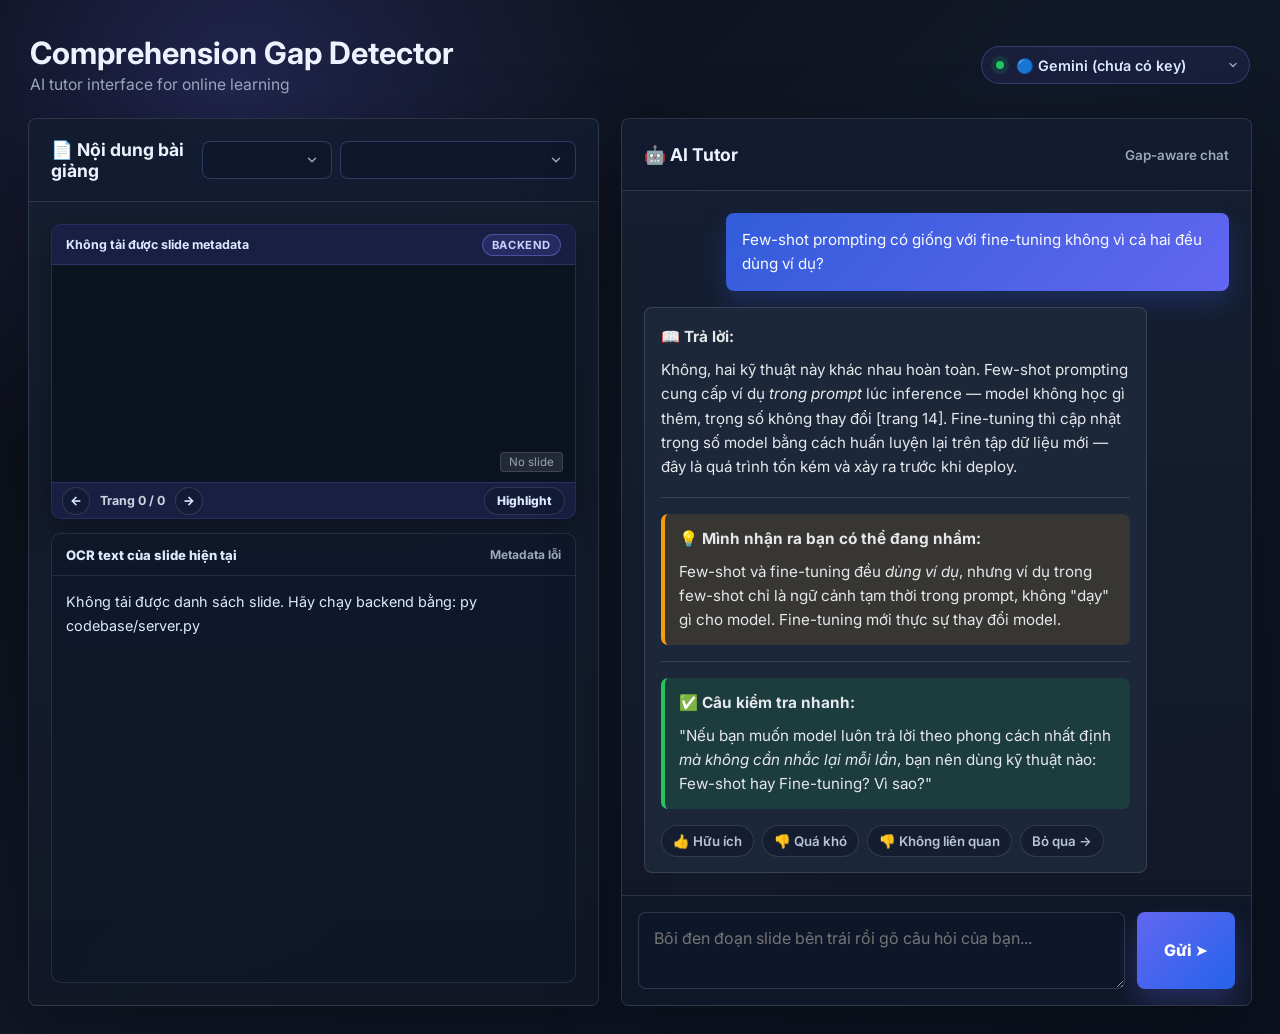
==== codebase/index.html @ dc31970b "Cap nhat chuc nang ocr - Ta Quoc Tuan - 01114" ====
<!doctype html>
<html lang="vi">
<head>
  <meta charset="utf-8">
  <meta name="viewport" content="width=device-width, initial-scale=1">
  <title>Comprehension Gap Detector</title>
  <link rel="preconnect" href="https://fonts.googleapis.com">
  <link rel="preconnect" href="https://fonts.gstatic.com" crossorigin>
  <link href="https://fonts.googleapis.com/css2?family=Inter:wght@400;500;600;700;800&display=swap" rel="stylesheet">
  <style>
    :root {
      color-scheme: dark;
      --bg: #0a0d14;
      --panel: #121826;
      --panel-2: #172033;
      --line: rgba(148, 163, 184, 0.2);
      --text: #eef2ff;
      --muted: #9aa8bd;
      --soft: #cbd5e1;
      --indigo: #6366f1;
      --indigo-2: #818cf8;
      --blue: #2563eb;
      --student: #315cda;
      --doc: #f8fafc;
      --doc-text: #1e293b;
      --amber-bg: rgba(245, 158, 11, 0.13);
      --amber-line: #f59e0b;
      --green-bg: rgba(34, 197, 94, 0.13);
      --green-line: #22c55e;
      --shadow: 0 24px 70px rgba(0, 0, 0, 0.36);
      font-family: Inter, ui-sans-serif, system-ui, -apple-system, BlinkMacSystemFont, "Segoe UI", sans-serif;
    }

    * {
      box-sizing: border-box;
    }

    body {
      margin: 0;
      min-height: 100vh;
      background:
        radial-gradient(circle at 18% 8%, rgba(99, 102, 241, 0.24), transparent 30%),
        linear-gradient(135deg, #0a0d14 0%, #111827 48%, #0c1220 100%);
      color: var(--text);
    }

    button,
    textarea,
    select {
      font: inherit;
    }

    .app {
      width: min(1440px, 100%);
      margin: 0 auto;
      padding: 28px;
    }

    .topbar {
      display: flex;
      align-items: center;
      justify-content: space-between;
      gap: 18px;
      padding: 8px 2px 24px;
    }

    .brand {
      display: flex;
      flex-direction: column;
      gap: 6px;
    }

    .brand h1 {
      margin: 0;
      font-size: clamp(1.45rem, 2.4vw, 2.35rem);
      line-height: 1.08;
      letter-spacing: 0;
    }

    .brand p {
      margin: 0;
      color: var(--muted);
      font-size: 0.98rem;
    }

    .status-pill {
      display: inline-flex;
      align-items: center;
      gap: 8px;
      min-height: 38px;
      padding: 0 14px;
      border: 1px solid rgba(129, 140, 248, 0.28);
      border-radius: 999px;
      color: #dbeafe;
      background: rgba(99, 102, 241, 0.1);
      white-space: nowrap;
      font-weight: 600;
      font-size: 0.9rem;
    }

    .status-dot {
      width: 8px;
      height: 8px;
      border-radius: 999px;
      background: #22c55e;
      box-shadow: 0 0 0 5px rgba(34, 197, 94, 0.14);
    }

    .provider-selector {
      display: inline-flex;
      align-items: center;
      gap: 8px;
      min-height: 38px;
      padding: 0 4px 0 14px;
      border: 1px solid rgba(129, 140, 248, 0.28);
      border-radius: 999px;
      background: rgba(99, 102, 241, 0.1);
      white-space: nowrap;
      transition: border-color 180ms ease;
    }

    .provider-selector:hover {
      border-color: rgba(129, 140, 248, 0.5);
    }

    .provider-selector select {
      appearance: none;
      -webkit-appearance: none;
      border: 0;
      background: transparent;
      color: #dbeafe;
      font-weight: 600;
      font-size: 0.9rem;
      font-family: inherit;
      cursor: pointer;
      padding: 0 24px 0 4px;
      outline: none;
      background-image: url("data:image/svg+xml,%3Csvg xmlns='http://www.w3.org/2000/svg' width='12' height='12' viewBox='0 0 24 24' fill='none' stroke='%239aa8bd' stroke-width='2.5' stroke-linecap='round' stroke-linejoin='round'%3E%3Cpolyline points='6 9 12 15 18 9'%3E%3C/polyline%3E%3C/svg%3E");
      background-repeat: no-repeat;
      background-position: right 6px center;
    }

    .provider-selector select option {
      background: #1e293b;
      color: #e2e8f0;
    }

    .provider-selector select:disabled {
      opacity: 0.5;
      cursor: not-allowed;
    }

    .provider-selector .no-key-warning {
      color: #fbbf24;
      font-size: 0.78rem;
      font-weight: 600;
    }

    .lesson-selector {
      min-width: min(100%, 300px);
      border: 1px solid rgba(129, 140, 248, 0.28);
      border-radius: 8px;
      color: #dbeafe;
      background: rgba(15, 23, 42, 0.74);
      font-size: 0.84rem;
      font-weight: 600;
      outline: none;
      padding: 10px 36px 10px 12px;
      cursor: pointer;
      appearance: none;
      -webkit-appearance: none;
      background-image: url("data:image/svg+xml,%3Csvg xmlns='http://www.w3.org/2000/svg' width='14' height='14' viewBox='0 0 24 24' fill='none' stroke='%239aa8bd' stroke-width='2.5' stroke-linecap='round' stroke-linejoin='round'%3E%3Cpolyline points='6 9 12 15 18 9'%3E%3C/polyline%3E%3C/svg%3E");
      background-repeat: no-repeat;
      background-position: right 12px center;
      transition: border-color 180ms ease, box-shadow 180ms ease;
    }

    .lesson-selector:hover,
    .lesson-selector:focus {
      border-color: rgba(129, 140, 248, 0.62);
      box-shadow: 0 0 0 4px rgba(99, 102, 241, 0.12);
    }

    .lesson-selector option {
      background: #1e293b;
      color: #e2e8f0;
    }

    .slide-selectors {
      display: grid;
      grid-template-columns: minmax(120px, 0.55fr) minmax(160px, 1fr);
      gap: 8px;
      width: min(100%, 500px);
    }

    .workspace {
      display: grid;
      grid-template-columns: minmax(0, 0.95fr) minmax(0, 1.05fr);
      gap: 22px;
      align-items: stretch;
    }

    .panel {
      min-width: 0;
      min-height: 680px;
      border: 1px solid var(--line);
      border-radius: 8px;
      background: linear-gradient(180deg, rgba(23, 32, 51, 0.94), rgba(18, 24, 38, 0.96));
      box-shadow: var(--shadow);
      overflow: hidden;
    }

    .panel-header {
      display: flex;
      align-items: center;
      justify-content: space-between;
      gap: 12px;
      min-height: 72px;
      padding: 20px 22px;
      border-bottom: 1px solid var(--line);
      background: rgba(15, 23, 42, 0.45);
    }

    .panel-header h2 {
      margin: 0;
      font-size: 1.1rem;
      letter-spacing: 0;
    }

    .mini-meta {
      color: var(--muted);
      font-size: 0.84rem;
      font-weight: 600;
    }

    .slide-panel {
      display: flex;
      flex-direction: column;
    }

    .slide-body {
      display: flex;
      flex: 1;
      flex-direction: column;
      gap: 14px;
      padding: 22px;
      min-height: 0;
    }

    .slide-viewer {
      flex: 0 0 auto;
      border-radius: 10px;
      overflow: hidden;
      display: flex;
      flex-direction: column;
      background: #0b1220;
      border: 1px solid rgba(99, 102, 241, 0.3);
      box-shadow: 0 8px 32px rgba(0, 0, 0, 0.4);
      aspect-ratio: 16 / 9;
      max-height: 360px;
      min-height: 260px;
      user-select: text;
      cursor: text;
    }

    .slide-topbar,
    .slide-footer {
      display: flex;
      align-items: center;
      justify-content: space-between;
      flex: 0 0 auto;
      color: #cbd5e1;
      background: rgba(99, 102, 241, 0.16);
      border-color: rgba(129, 140, 248, 0.18);
    }

    .slide-topbar {
      min-height: 40px;
      padding: 0 14px;
      border-bottom: 1px solid rgba(129, 140, 248, 0.18);
      font-size: 0.78rem;
      font-weight: 700;
    }

    .slide-file {
      overflow: hidden;
      text-overflow: ellipsis;
      white-space: nowrap;
      color: #dbeafe;
    }

    .slide-day-badge {
      border: 1px solid rgba(129, 140, 248, 0.4);
      border-radius: 999px;
      padding: 3px 9px;
      color: #c7d2fe;
      background: rgba(99, 102, 241, 0.18);
      font-size: 0.7rem;
      text-transform: uppercase;
      letter-spacing: 0.6px;
    }

    .slide-frame {
      position: relative;
      flex: 1;
      min-height: 0;
      overflow: hidden;
      background: linear-gradient(145deg, #1a2744, #0f1f3d);
    }

    .pdf-frame {
      width: 100%;
      height: 100%;
      border: 0;
      background: #0b1220;
    }

    .slide-page-badge {
      position: absolute;
      bottom: 10px;
      right: 12px;
      background: rgba(255, 255, 255, 0.1);
      border: 1px solid rgba(255, 255, 255, 0.12);
      border-radius: 4px;
      padding: 2px 8px;
      font-size: 0.72rem;
      color: #94a3b8;
    }

    .slide-footer {
      min-height: 36px;
      padding: 0 10px;
      border-top: 1px solid rgba(129, 140, 248, 0.18);
      font-size: 0.78rem;
      font-weight: 700;
    }

    .slide-nav {
      display: inline-flex;
      align-items: center;
      gap: 10px;
    }

    .slide-nav-button,
    .highlight-button {
      border: 1px solid rgba(148, 163, 184, 0.22);
      border-radius: 999px;
      color: #dbeafe;
      background: rgba(15, 23, 42, 0.5);
      cursor: pointer;
      font-weight: 800;
      transition: color 180ms ease, border-color 180ms ease, background 180ms ease, transform 180ms ease;
    }

    .slide-nav-button {
      width: 28px;
      height: 28px;
      padding: 0;
    }

    .highlight-button {
      min-height: 28px;
      padding: 0 12px;
      font-size: 0.75rem;
    }

    .slide-nav-button:hover,
    .highlight-button:hover {
      border-color: rgba(129, 140, 248, 0.58);
      background: rgba(99, 102, 241, 0.22);
      transform: translateY(-1px);
    }

    .ocr-panel {
      flex: 1;
      min-height: 250px;
      display: flex;
      flex-direction: column;
      overflow: hidden;
      border: 1px solid rgba(148, 163, 184, 0.18);
      border-radius: 10px;
      background: rgba(15, 23, 42, 0.72);
    }

    .ocr-header {
      display: flex;
      align-items: center;
      justify-content: space-between;
      gap: 12px;
      min-height: 42px;
      padding: 0 14px;
      border-bottom: 1px solid rgba(148, 163, 184, 0.16);
      color: #dbeafe;
      font-size: 0.82rem;
      font-weight: 800;
    }

    .ocr-status {
      color: var(--muted);
      font-size: 0.75rem;
      font-weight: 700;
      white-space: nowrap;
    }

    .ocr-text {
      flex: 1;
      overflow: auto;
      padding: 14px;
      color: #dbeafe;
      line-height: 1.65;
      white-space: pre-wrap;
      user-select: text;
      cursor: text;
      font-size: 0.9rem;
    }

    .chat-panel {
      display: flex;
      flex-direction: column;
    }

    .chat-stream {
      display: flex;
      flex: 1;
      flex-direction: column;
      gap: 16px;
      min-height: 0;
      overflow-y: auto;
      padding: 22px;
      scroll-behavior: smooth;
    }

    .message {
      display: flex;
      width: 100%;
    }

    .message.student {
      justify-content: flex-end;
    }

    .bubble {
      max-width: min(86%, 720px);
      border-radius: 8px;
      padding: 15px 16px;
      line-height: 1.58;
      font-size: 0.95rem;
    }

    .student .bubble {
      color: #f8fafc;
      background: linear-gradient(135deg, var(--student), var(--indigo));
      box-shadow: 0 12px 26px rgba(49, 92, 218, 0.25);
    }

    .tutor .bubble {
      width: min(92%, 760px);
      border: 1px solid rgba(148, 163, 184, 0.22);
      color: #e5e7eb;
      background: rgba(30, 41, 59, 0.92);
    }

    .section {
      padding: 2px 0;
    }

    .section h3 {
      margin: 0 0 9px;
      font-size: 0.96rem;
      letter-spacing: 0;
    }

    .section p {
      margin: 0;
    }

    .section-divider {
      height: 1px;
      margin: 16px 0;
      background: rgba(148, 163, 184, 0.22);
    }

    .misconception,
    .check {
      border-left: 4px solid;
      border-radius: 7px;
      padding: 13px 14px;
    }

    .misconception {
      border-color: var(--amber-line);
      background: var(--amber-bg);
    }

    .check {
      border-color: var(--green-line);
      background: var(--green-bg);
    }

    .misconception-wrap {
      max-height: 260px;
      opacity: 1;
      overflow: hidden;
      transition: max-height 360ms ease, opacity 260ms ease, margin 360ms ease;
    }

    .misconception-wrap.hidden {
      max-height: 0;
      opacity: 0;
      margin: 0;
    }

    .feedback-row {
      display: flex;
      flex-wrap: wrap;
      gap: 8px;
      margin-top: 16px;
    }

    .feedback,
    .skip {
      border: 1px solid rgba(148, 163, 184, 0.22);
      border-radius: 999px;
      min-height: 32px;
      padding: 0 11px;
      color: #b8c4d6;
      background: rgba(15, 23, 42, 0.5);
      cursor: pointer;
      transition: color 180ms ease, border-color 180ms ease, background 180ms ease, transform 180ms ease;
      font-size: 0.83rem;
      font-weight: 600;
    }

    .feedback:hover,
    .skip:hover {
      color: #fff;
      border-color: rgba(129, 140, 248, 0.5);
      background: rgba(99, 102, 241, 0.2);
      transform: translateY(-1px);
    }

    .feedback.selected {
      color: #fff;
      border-color: rgba(129, 140, 248, 0.72);
      background: rgba(99, 102, 241, 0.42);
    }

    .composer {
      display: grid;
      grid-template-columns: minmax(0, 1fr) auto;
      gap: 12px;
      padding: 16px;
      border-top: 1px solid var(--line);
      background: rgba(15, 23, 42, 0.58);
    }

    .composer textarea {
      width: 100%;
      min-height: 54px;
      max-height: 128px;
      resize: vertical;
      border: 1px solid rgba(148, 163, 184, 0.24);
      border-radius: 8px;
      outline: none;
      padding: 14px 15px;
      color: var(--text);
      background: rgba(15, 23, 42, 0.84);
      line-height: 1.45;
    }

    .composer textarea:focus {
      border-color: rgba(129, 140, 248, 0.72);
      box-shadow: 0 0 0 4px rgba(99, 102, 241, 0.14);
    }

    .send {
      align-self: stretch;
      min-width: 98px;
      border: 0;
      border-radius: 8px;
      padding: 0 18px;
      color: #fff;
      background: linear-gradient(135deg, var(--indigo), var(--blue));
      cursor: pointer;
      font-weight: 800;
      box-shadow: 0 14px 28px rgba(99, 102, 241, 0.27);
      transition: transform 180ms ease, filter 180ms ease;
    }

    .send:hover {
      transform: translateY(-1px);
      filter: brightness(1.06);
    }

    .send:disabled {
      cursor: wait;
      opacity: 0.72;
      transform: none;
      filter: none;
    }

    .loading .bubble {
      display: inline-flex;
      align-items: center;
      gap: 10px;
      color: #dbeafe;
      background: rgba(30, 41, 59, 0.74);
    }

    .spinner {
      width: 16px;
      height: 16px;
      border: 2px solid rgba(219, 234, 254, 0.32);
      border-top-color: #dbeafe;
      border-radius: 999px;
      animation: spin 800ms linear infinite;
    }

    @keyframes spin {
      to {
        transform: rotate(360deg);
      }
    }

    @media (max-width: 900px) {
      .app {
        padding: 18px;
      }

      .topbar {
        align-items: flex-start;
        flex-direction: column;
      }

      .panel-header {
        align-items: flex-start;
        flex-direction: column;
      }

      .lesson-selector {
        width: 100%;
      }

      .slide-selectors {
        grid-template-columns: 1fr;
        width: 100%;
      }

      .workspace {
        grid-template-columns: 1fr;
      }

      .panel {
        min-height: auto;
      }

      .slide-viewer {
        max-height: none;
      }

      .bubble,
      .tutor .bubble {
        max-width: 100%;
        width: auto;
      }
    }

    @media (max-width: 560px) {
      .app {
        padding: 14px;
      }

      .panel-header,
      .slide-body,
      .chat-stream {
        padding: 16px;
      }

      .slide-viewer {
        min-height: 230px;
      }

      .ocr-text {
        font-size: 0.84rem;
      }

      .composer {
        grid-template-columns: 1fr;
      }

      .send {
        min-height: 48px;
      }
    }
  </style>
</head>
<body>
  <main class="app">
    <header class="topbar">
      <div class="brand">
        <h1>Comprehension Gap Detector</h1>
        <p>AI tutor interface for online learning</p>
      </div>
      <div class="provider-selector">
        <span class="status-dot"></span>
        <select id="providerSelect">
          <option value="gemini">🔵 Gemini</option>
          <option value="openai">🟢 OpenAI</option>
          <option value="anthropic">🟠 Anthropic</option>
          <option value="openrouter">🟣 OpenRouter</option>
        </select>
      </div>
    </header>

    <section class="workspace" aria-label="Comprehension Gap Detector workspace">
      <article class="panel slide-panel">
        <header class="panel-header">
          <h2>📄 Nội dung bài giảng</h2>
          <div class="slide-selectors">
            <select id="daySelect" class="lesson-selector" aria-label="Chọn ngày học"></select>
            <select id="slideSelect" class="lesson-selector" aria-label="Chọn slide"></select>
          </div>
        </header>
        <div class="slide-body">
          <div class="slide-viewer" aria-label="Slide viewer" tabindex="0">
            <div class="slide-topbar">
              <span class="slide-file" id="slideFileName">day01-llm-foundation.pdf</span>
              <span class="slide-day-badge" id="slideDayBadge">Day 1 · 0 trang</span>
            </div>
            <div class="slide-frame" id="slideFrame">
              <iframe class="pdf-frame" id="pdfFrame" title="PDF slide viewer"></iframe>
              <div class="slide-page-badge" id="slidePageBadge">Trang 14</div>
            </div>
            <div class="slide-footer">
              <div class="slide-nav" aria-label="Điều hướng slide">
                <button class="slide-nav-button" id="prevSlide" type="button" aria-label="Trang trước">←</button>
                <span id="slideCounter">Trang 1 / 3</span>
                <button class="slide-nav-button" id="nextSlide" type="button" aria-label="Trang sau">→</button>
              </div>
              <button class="highlight-button" id="highlightSlide" type="button">Highlight</button>
            </div>
          </div>
          <section class="ocr-panel" aria-label="OCR text của slide hiện tại">
            <header class="ocr-header">
              <span>OCR text của slide hiện tại</span>
              <span class="ocr-status" id="ocrStatus">Đang tải...</span>
            </header>
            <div class="ocr-text" id="ocrText" tabindex="0"></div>
          </section>
        </div>
      </article>

      <article class="panel chat-panel">
        <header class="panel-header">
          <h2>🤖 AI Tutor</h2>
          <span class="mini-meta">Gap-aware chat</span>
        </header>

        <div class="chat-stream" id="chatStream" aria-live="polite">
          <div class="message student">
            <div class="bubble">Few-shot prompting có giống với fine-tuning không vì cả hai đều dùng ví dụ?</div>
          </div>

          <div class="message tutor">
            <div class="bubble tutor-response">
              <div class="section answer">
                <h3>📖 Trả lời:</h3>
                <p>Không, hai kỹ thuật này khác nhau hoàn toàn. Few-shot prompting cung cấp ví dụ <em>trong prompt</em> lúc inference — model không học gì thêm, trọng số không thay đổi [trang 14]. Fine-tuning thì cập nhật trọng số model bằng cách huấn luyện lại trên tập dữ liệu mới — đây là quá trình tốn kém và xảy ra trước khi deploy.</p>
              </div>

              <div class="section-divider"></div>

              <div class="misconception-wrap">
                <div class="section misconception">
                  <h3>💡 Mình nhận ra bạn có thể đang nhầm:</h3>
                  <p>Few-shot và fine-tuning đều <em>dùng ví dụ</em>, nhưng ví dụ trong few-shot chỉ là ngữ cảnh tạm thời trong prompt, không "dạy" gì cho model. Fine-tuning mới thực sự thay đổi model.</p>
                </div>
                <div class="section-divider"></div>
              </div>

              <div class="section check">
                <h3>✅ Câu kiểm tra nhanh:</h3>
                <p>"Nếu bạn muốn model luôn trả lời theo phong cách nhất định <em>mà không cần nhắc lại mỗi lần</em>, bạn nên dùng kỹ thuật nào: Few-shot hay Fine-tuning? Vì sao?"</p>
              </div>

              <div class="feedback-row">
                <button class="feedback" type="button">👍 Hữu ích</button>
                <button class="feedback" type="button">👎 Quá khó</button>
                <button class="feedback" type="button">👎 Không liên quan</button>
                <button class="skip" type="button">Bỏ qua →</button>
              </div>
            </div>
          </div>
        </div>

        <form class="composer" id="composer">
          <textarea id="questionInput" placeholder="Bôi đen đoạn slide bên trái rồi gõ câu hỏi của bạn..." rows="2"></textarea>
          <button class="send" id="sendButton" type="submit">Gửi ➤</button>
        </form>
      </article>
    </section>
  </main>

  <template id="mockTutorResponse">
    <div class="message tutor">
      <div class="bubble tutor-response">
        <div class="section answer">
          <h3>📖 Trả lời:</h3>
          <p>Trong ví dụ ở slide, model nhận ba cặp Input → Output để suy ra nhiệm vụ là phân loại cảm xúc. Với câu "Giao hàng chậm", few-shot prompting giúp model bắt chước định dạng và nhiều khả năng trả lời là Negative, vì nội dung thể hiện trải nghiệm không tốt [trang 14].</p>
        </div>

        <div class="section-divider"></div>

        <div class="misconception-wrap">
          <div class="section misconception">
            <h3>💡 Mình nhận ra bạn có thể đang nhầm:</h3>
            <p>Few-shot không phải là đưa càng nhiều ví dụ càng tốt. Điểm chính là chọn vài ví dụ đủ đại diện, đúng format, và sát nhiệm vụ để model nhận ra quy luật cần áp dụng.</p>
          </div>
          <div class="section-divider"></div>
        </div>

        <div class="section check">
          <h3>✅ Câu kiểm tra nhanh:</h3>
          <p>"Nếu prompt chỉ mô tả: Hãy phân loại cảm xúc câu sau thành Positive hoặc Negative, nhưng không đưa ví dụ nào, đó là zero-shot, one-shot hay few-shot? Vì sao?"</p>
        </div>

        <div class="feedback-row">
          <button class="feedback" type="button">👍 Hữu ích</button>
          <button class="feedback" type="button">👎 Quá khó</button>
          <button class="feedback" type="button">👎 Không liên quan</button>
          <button class="skip" type="button">Bỏ qua →</button>
        </div>
      </div>
    </div>
  </template>

  <script>
    /* ═══════════════════════════════════════════════
       Runtime .env loader — key KHÔNG nằm trong code
       Yêu cầu: chạy qua HTTP server, không mở file:// trực tiếp
       Start server: python3 -m http.server 8000
       Mở: http://localhost:8000/codebase/index.html
       ═══════════════════════════════════════════════ */

    (async function main() {
      /* ───────── 1. Fetch & parse .env ───────── */
      let ENV = {};
      try {
        const res = await fetch("../.env");
        if (!res.ok) throw new Error(`HTTP ${res.status}`);
        const text = await res.text();
        text.split("\n").forEach(line => {
          line = line.trim();
          if (!line || line.startsWith("#")) return;
          const idx = line.indexOf("=");
          if (idx === -1) return;
          const key = line.slice(0, idx).trim();
          const val = line.slice(idx + 1).trim();
          ENV[key] = val;
        });
        console.log("✅ .env loaded — ACTIVE_PROVIDER:", ENV.ACTIVE_PROVIDER || "(chưa set)");
      } catch (err) {
        console.warn("Không đọc được .env, app vẫn chạy ở chế độ không API key:", err.message);
      }

      /* ───────── 2. DOM refs ───────── */
      const chatStream = document.querySelector("#chatStream");
      const composer = document.querySelector("#composer");
      const questionInput = document.querySelector("#questionInput");
      const sendButton = document.querySelector("#sendButton");
      const providerSelect = document.querySelector("#providerSelect");
      const daySelect = document.querySelector("#daySelect");
      const slideSelect = document.querySelector("#slideSelect");
      const slideViewer = document.querySelector(".slide-viewer");
      const slideFileName = document.querySelector("#slideFileName");
      const slideDayBadge = document.querySelector("#slideDayBadge");
      const pdfFrame = document.querySelector("#pdfFrame");
      const slidePageBadge = document.querySelector("#slidePageBadge");
      const slideCounter = document.querySelector("#slideCounter");
      const prevSlide = document.querySelector("#prevSlide");
      const nextSlide = document.querySelector("#nextSlide");
      const highlightSlide = document.querySelector("#highlightSlide");
      const ocrText = document.querySelector("#ocrText");
      const ocrStatus = document.querySelector("#ocrStatus");

      /* ───────── 3. Slide context & System prompt ───────── */
      let SLIDES = [];
      let SLIDE_DAYS = [];
      let SLIDE_CONTEXT = "";
      let SYSTEM_PROMPT = "";
      let currentSlideIndex = 0;
      const ocrCache = new Map();

      function buildSystemPrompt(slideContext) {
        return `Bạn là AI Tutor trong nền tảng học AI Thực Chiến. Học viên đang đọc slide và vừa bôi đen một đoạn rồi hỏi bạn.
Tài liệu slide học viên đang xem:
${slideContext}
Với MỖI câu hỏi, bạn BẮT BUỘC trả lời theo đúng cấu trúc JSON sau, không thêm gì khác ngoài JSON:
{
  "answer": "Câu trả lời giải thích khái niệm, kèm citation trang tương ứng nếu có căn cứ trong tài liệu. Nếu không có căn cứ, ghi rõ 'thông tin này ngoài tài liệu hiện tại'.",
  "has_misconception": true hoặc false,
  "misconception": "Chỉ điền nếu has_misconception=true: mô tả ngắn gọn học viên đang nhầm điểm gì và đúng phải là gì, kèm citation nếu có. Nếu false, để chuỗi rỗng.",
  "check_question": "1 câu hỏi ngắn kiểm tra xem học viên đã hiểu đúng chưa. Phải liên quan trực tiếp đến câu hỏi vừa được hỏi."
}
Quy tắc:
- has_misconception = true CHỈ KHI câu hỏi ẩn chứa nhầm lẫn rõ ràng. Đừng flag false positive.
- Nếu câu hỏi quá ngắn/mơ hồ (dưới 10 chữ): answer = "Bạn đang thắc mắc về phần nào cụ thể? Hãy mô tả thêm để mình hỗ trợ chính xác hơn.", has_misconception = false, check_question = "".
- Luôn dùng tiếng Việt, giọng thân thiện như mentor, không học thuật cứng nhắc.`;
      }

      function getPdfUrl(lesson) {
        const staticUrl = `../data/vlearn-pack/slides/${lesson.pdf}#page=${lesson.page}&toolbar=0&navpanes=0&view=FitH`;
        return staticUrl;
      }

      function getPromptContext(lesson, text) {
        const ocr = text && text.trim()
          ? text.trim()
          : `Chưa có OCR text cho ${lesson.day_title || lesson.dayTitle} — trang ${lesson.page}.`;
        return `[${lesson.day_title || lesson.dayTitle} — Trang ${lesson.page}]
PDF: ${lesson.pdf}
OCR text đang hiển thị:
${ocr}`;
      }

      async function loadOcrText(lesson) {
        ocrStatus.textContent = "Đang OCR...";
        ocrText.textContent = "Đang trích xuất text từ PDF...";
        SLIDE_CONTEXT = getPromptContext(lesson, "");
        SYSTEM_PROMPT = buildSystemPrompt(SLIDE_CONTEXT);

        if (ocrCache.has(lesson.id)) {
          const cached = ocrCache.get(lesson.id);
          ocrText.textContent = cached;
          ocrStatus.textContent = "Đã tải OCR";
          SLIDE_CONTEXT = getPromptContext(lesson, cached);
          SYSTEM_PROMPT = buildSystemPrompt(SLIDE_CONTEXT);
          return;
        }

        if (location.protocol === "file:") {
          ocrText.textContent = "Cần chạy qua backend `py codebase/server.py` để lấy OCR text.";
          ocrStatus.textContent = "Chưa có backend";
          return;
        }

        try {
          const res = await fetch(`/api/ocr?slide=${encodeURIComponent(lesson.id)}`);
          if (!res.ok) throw new Error(`HTTP ${res.status}`);
          const data = await res.json();
          const text = data.text?.trim() || `Không tìm thấy text cho ${lesson.title}.`;
          ocrCache.set(lesson.id, text);
          ocrText.textContent = text;
          ocrStatus.textContent = data.source ? `Nguồn: ${data.source}` : "Đã tải OCR";
          SLIDE_CONTEXT = getPromptContext(lesson, text);
          SYSTEM_PROMPT = buildSystemPrompt(SLIDE_CONTEXT);
        } catch (err) {
          console.warn("Không tải được OCR endpoint, dùng fallback:", err);
          const fallback = `Không tải được OCR cho ${lesson.title}.\nPDF: ${lesson.pdf}\nTrang: ${lesson.page}`;
          ocrText.textContent = fallback;
          SLIDE_CONTEXT = getPromptContext(lesson, fallback);
          SYSTEM_PROMPT = buildSystemPrompt(SLIDE_CONTEXT);
          ocrStatus.textContent = "OCR lỗi";
        }
      }

      function renderSlide(index) {
        if (!SLIDES.length) return;
        currentSlideIndex = (index + SLIDES.length) % SLIDES.length;
        const lesson = SLIDES[currentSlideIndex];
        SLIDE_CONTEXT = getPromptContext(lesson, "");
        SYSTEM_PROMPT = buildSystemPrompt(SLIDE_CONTEXT);
        daySelect.value = lesson.day_id;
        populateSlideSelect(lesson.day_id, lesson.id);
        slideFileName.textContent = lesson.file;
        slideDayBadge.textContent = `${lesson.badge || lesson.day_title} · ${lesson.page_count} trang`;
        slideCounter.textContent = `Trang ${lesson.page} / ${lesson.page_count}`;
        slidePageBadge.textContent = `Trang ${lesson.page} / ${lesson.page_count}`;
        pdfFrame.src = getPdfUrl(lesson);
        questionInput.placeholder = `Trang ${lesson.page}: chọn nội dung trên PDF/OCR rồi gõ câu hỏi của bạn...`;
        questionInput.dataset.selection = "";
        loadOcrText(lesson);
      }

      function populateDaySelect() {
        daySelect.innerHTML = SLIDE_DAYS
          .map(day => `<option value="${day.id}">${day.title}</option>`)
          .join("");
      }

      function populateSlideSelect(dayId, selectedSlideId) {
        const day = SLIDE_DAYS.find(item => item.id === dayId) || SLIDE_DAYS[0];
        const slides = day ? day.slides : [];
        slideSelect.innerHTML = slides
          .map(slide => `<option value="${slide.id}">${slide.title}</option>`)
          .join("");
        if (selectedSlideId) {
          slideSelect.value = selectedSlideId;
        }
      }

      function renderSelectedSlide() {
        const selectedIndex = SLIDES.findIndex(slide => slide.id === slideSelect.value);
        renderSlide(selectedIndex === -1 ? 0 : selectedIndex);
      }

      async function loadSlideMetadata() {
        ocrStatus.textContent = "Đang tải danh sách slide...";
        try {
          const res = await fetch("/api/slides");
          if (!res.ok) throw new Error(`HTTP ${res.status}`);
          const data = await res.json();
          SLIDE_DAYS = data.days || [];
          SLIDES = SLIDE_DAYS.flatMap(day => day.slides || []);
          if (!SLIDES.length) throw new Error("Không có slide trong metadata.");
          populateDaySelect();
          populateSlideSelect(SLIDE_DAYS[0].id, SLIDES[0].id);
          renderSlide(0);
        } catch (err) {
          console.error("Không tải được /api/slides:", err);
          slideFileName.textContent = "Không tải được slide metadata";
          slideDayBadge.textContent = "Backend";
          slideCounter.textContent = "Trang 0 / 0";
          slidePageBadge.textContent = "No slide";
          ocrText.textContent = "Không tải được danh sách slide. Hãy chạy backend bằng: py codebase/server.py";
          ocrStatus.textContent = "Metadata lỗi";
        }
      }

      daySelect.addEventListener("change", () => {
        populateSlideSelect(daySelect.value);
        renderSelectedSlide();
      });
      slideSelect.addEventListener("change", renderSelectedSlide);
      prevSlide.addEventListener("click", () => renderSlide(currentSlideIndex - 1));
      nextSlide.addEventListener("click", () => renderSlide(currentSlideIndex + 1));
      highlightSlide.addEventListener("click", () => questionInput.focus());
      function captureSelection() {
        const selected = window.getSelection().toString().trim();
        if (selected.length > 10) {
          const preview = selected.length > 40 ? `${selected.substring(0, 40)}...` : selected;
          questionInput.placeholder = `Bôi đen: "${preview}" — gõ câu hỏi của bạn`;
          questionInput.dataset.selection = selected;
          if (!questionInput.value.trim()) {
            questionInput.value = `Về đoạn: "${preview}"\n`;
          }
          questionInput.focus();
        }
      }

      slideViewer.addEventListener("mouseup", captureSelection);
      ocrText.addEventListener("mouseup", captureSelection);

      /* ───────── 4. Multi-provider adapters ───────── */
      const PROVIDERS = {
        gemini: {
          name: "Gemini",
          getKey: () => ENV.GEMINI_API_KEY,
          buildRequest(userText) {
            const model = ENV.GEMINI_MODEL || "gemini-2.0-flash";
            return {
              url: `https://generativelanguage.googleapis.com/v1beta/models/${model}:generateContent?key=${this.getKey()}`,
              options: {
                method: "POST",
                headers: { "Content-Type": "application/json" },
                body: JSON.stringify({
                  contents: [{ parts: [{ text: SYSTEM_PROMPT + "\n\nCâu hỏi học viên: " + userText }] }]
                })
              }
            };
          },
          parseResponse(data) {
            if (data.error) throw new Error(data.error.message || "Lỗi từ Gemini API");
            return data.candidates[0].content.parts[0].text;
          }
        },

        openai: {
          name: "OpenAI",
          getKey: () => ENV.OPENAI_API_KEY,
          buildRequest(userText) {
            return {
              url: "https://api.openai.com/v1/chat/completions",
              options: {
                method: "POST",
                headers: {
                  "Content-Type": "application/json",
                  "Authorization": `Bearer ${this.getKey()}`
                },
                body: JSON.stringify({
                  model: ENV.OPENAI_MODEL || "gpt-4o-mini",
                  messages: [
                    { role: "system", content: SYSTEM_PROMPT },
                    { role: "user", content: userText }
                  ]
                })
              }
            };
          },
          parseResponse(data) {
            if (data.error) throw new Error(data.error.message || "Lỗi từ OpenAI API");
            return data.choices[0].message.content;
          }
        },

        anthropic: {
          name: "Anthropic",
          getKey: () => ENV.ANTHROPIC_API_KEY,
          buildRequest(userText) {
            return {
              url: "https://api.anthropic.com/v1/messages",
              options: {
                method: "POST",
                headers: {
                  "Content-Type": "application/json",
                  "x-api-key": this.getKey(),
                  "anthropic-version": "2023-06-01",
                  "anthropic-dangerous-direct-browser-access": "true"
                },
                body: JSON.stringify({
                  model: ENV.ANTHROPIC_MODEL || "claude-sonnet-4-20250514",
                  max_tokens: 1024,
                  system: SYSTEM_PROMPT,
                  messages: [
                    { role: "user", content: userText }
                  ]
                })
              }
            };
          },
          parseResponse(data) {
            if (data.error) throw new Error(data.error.message || "Lỗi từ Anthropic API");
            if (data.type === "error") throw new Error(data.error?.message || "Lỗi từ Anthropic API");
            return data.content[0].text;
          }
        },

        openrouter: {
          name: "OpenRouter",
          getKey: () => ENV.OPENROUTER_API_KEY,
          buildRequest(userText) {
            return {
              url: "https://openrouter.ai/api/v1/chat/completions",
              options: {
                method: "POST",
                headers: {
                  "Content-Type": "application/json",
                  "Authorization": `Bearer ${this.getKey()}`
                },
                body: JSON.stringify({
                  model: ENV.OPENROUTER_MODEL || "google/gemma-4-31b-it:free",
                  messages: [
                    { role: "system", content: SYSTEM_PROMPT },
                    { role: "user", content: userText }
                  ]
                })
              }
            };
          },
          parseResponse(data) {
            if (data.error) throw new Error(data.error.message || "Lỗi từ OpenRouter API");
            return data.choices[0].message.content;
          }
        }
      };

      /* ───────── 5. Provider selector init ───────── */
      function getActiveProvider() {
        return providerSelect.value;
      }

      function initProviderSelector() {
        if (ENV.ACTIVE_PROVIDER && PROVIDERS[ENV.ACTIVE_PROVIDER]) {
          providerSelect.value = ENV.ACTIVE_PROVIDER;
        }
        Array.from(providerSelect.options).forEach(opt => {
          const p = PROVIDERS[opt.value];
          if (p && !p.getKey()) {
            opt.textContent += " (chưa có key)";
            opt.style.color = "#94a3b8";
          }
        });
      }

      /* ───────── 6. Utility functions ───────── */
      function scrollToLatest() {
        chatStream.scrollTop = chatStream.scrollHeight;
      }

      function wireTutorActions(root = document) {
        root.querySelectorAll(".feedback").forEach((button) => {
          button.addEventListener("click", () => {
            const row = button.closest(".feedback-row");
            row.querySelectorAll(".feedback").forEach((item) => item.classList.remove("selected"));
            button.classList.add("selected");
          });
        });

        root.querySelectorAll(".skip").forEach((button) => {
          button.addEventListener("click", () => {
            const bubble = button.closest(".tutor-response");
            const target = bubble.querySelector(".misconception-wrap");
            if (target) {
              target.classList.add("hidden");
              button.textContent = "Đã bỏ qua";
              button.disabled = true;
            }
          });
        });
      }

      function addStudentMessage(text) {
        const wrapper = document.createElement("div");
        wrapper.className = "message student";
        const bubble = document.createElement("div");
        bubble.className = "bubble";
        bubble.textContent = text;
        wrapper.appendChild(bubble);
        chatStream.appendChild(wrapper);
      }

      function addLoadingMessage(providerName) {
        const wrapper = document.createElement("div");
        wrapper.className = "message tutor loading";
        wrapper.innerHTML = `<div class="bubble"><span class="spinner" aria-hidden="true"></span>🤔 Đang hỏi ${providerName}...</div>`;
        chatStream.appendChild(wrapper);
        return wrapper;
      }

      function renderTutorResponse(json) {
        const msgDiv = document.createElement("div");
        msgDiv.className = "message tutor";
        msgDiv.innerHTML = `
          <div class="bubble tutor-response">
            <div class="section answer">
              <h3>📖 Trả lời:</h3>
              <p>${json.answer}</p>
            </div>
            <div class="section-divider"></div>
            <div class="misconception-wrap${json.has_misconception ? "" : " hidden"}">
              <div class="section misconception">
                <h3>💡 Mình nhận ra bạn có thể đang nhầm:</h3>
                <p>${json.misconception || ""}</p>
              </div>
              <div class="section-divider"></div>
            </div>
            <div class="section check">
              <h3>✅ Câu kiểm tra nhanh:</h3>
              <p>${json.check_question || "(Không cần kiểm tra thêm cho câu hỏi này.)"}</p>
            </div>
            <div class="feedback-row">
              <button class="feedback" type="button">👍 Hữu ích</button>
              <button class="feedback" type="button">👎 Quá khó</button>
              <button class="feedback" type="button">👎 Không liên quan</button>
              <button class="skip" type="button">Bỏ qua →</button>
            </div>
          </div>`;
        chatStream.appendChild(msgDiv);
        wireTutorActions(msgDiv);
      }

      function renderError(message) {
        const errDiv = document.createElement("div");
        errDiv.className = "message tutor";
        errDiv.innerHTML = `<div class="bubble" style="border-color:rgba(239,68,68,0.4);color:#fca5a5">⚠️ ${message}</div>`;
        chatStream.appendChild(errDiv);
      }

      /* ───────── 7. Submit handler ───────── */
      composer.addEventListener("submit", async (event) => {
        event.preventDefault();
        const text = questionInput.value.trim();
        if (!text) return;

        const providerId = getActiveProvider();
        const provider = PROVIDERS[providerId];

        if (!provider) {
          renderError("Provider không hợp lệ.");
          return;
        }
        if (!provider.getKey()) {
          renderError(`Chưa có API key cho ${provider.name}. Hãy thêm key vào file .env rồi reload trang.`);
          return;
        }

        addStudentMessage(text);
        questionInput.value = "";
        questionInput.disabled = true;
        sendButton.disabled = true;
        providerSelect.disabled = true;
        const loading = addLoadingMessage(provider.name);
        scrollToLatest();

        try {
          const { url, options } = provider.buildRequest(text);
          const res = await fetch(url, options);
          const data = await res.json();
          const raw = provider.parseResponse(data);
          const json = JSON.parse(raw.replace(/```json|```/g, "").trim());
          loading.remove();
          renderTutorResponse(json);
        } catch (err) {
          loading.remove();
          renderError(`Lỗi kết nối ${provider.name}: ${err.message}. Kiểm tra API key.`);
        }

        questionInput.disabled = false;
        sendButton.disabled = false;
        providerSelect.disabled = false;
        questionInput.focus();
        scrollToLatest();
      });

      /* ───────── 8. Init ───────── */
      initProviderSelector();
      wireTutorActions();
      loadSlideMetadata();
    })();
  </script>
</body>
</html>
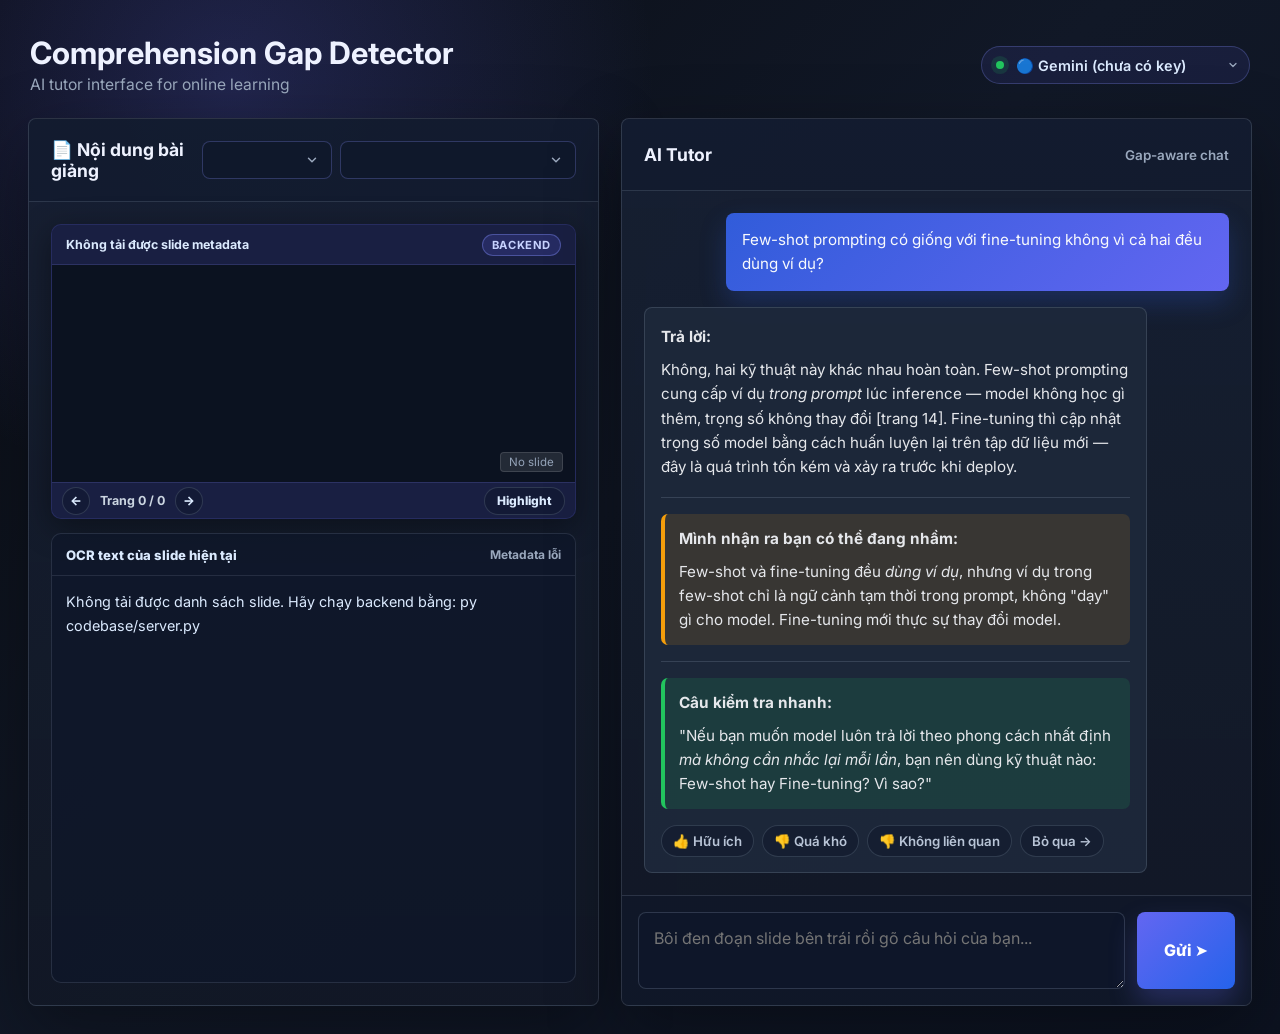
==== commit 8e0957bc: "Merge branch 'main' into feature/ocr-slide-update" ====
--- a/codebase/index.html
+++ b/codebase/index.html
@@ -148,12 +148,6 @@
     .provider-selector select:disabled {
       opacity: 0.5;
       cursor: not-allowed;
-    }
-
-    .provider-selector .no-key-warning {
-      color: #fbbf24;
-      font-size: 0.78rem;
-      font-weight: 600;
     }
 
     .lesson-selector {
@@ -752,7 +746,7 @@
 
       <article class="panel chat-panel">
         <header class="panel-header">
-          <h2>🤖 AI Tutor</h2>
+          <h2>AI Tutor</h2>
           <span class="mini-meta">Gap-aware chat</span>
         </header>
 
@@ -764,7 +758,7 @@
           <div class="message tutor">
             <div class="bubble tutor-response">
               <div class="section answer">
-                <h3>📖 Trả lời:</h3>
+                <h3>Trả lời:</h3>
                 <p>Không, hai kỹ thuật này khác nhau hoàn toàn. Few-shot prompting cung cấp ví dụ <em>trong prompt</em> lúc inference — model không học gì thêm, trọng số không thay đổi [trang 14]. Fine-tuning thì cập nhật trọng số model bằng cách huấn luyện lại trên tập dữ liệu mới — đây là quá trình tốn kém và xảy ra trước khi deploy.</p>
               </div>
 
@@ -772,14 +766,14 @@
 
               <div class="misconception-wrap">
                 <div class="section misconception">
-                  <h3>💡 Mình nhận ra bạn có thể đang nhầm:</h3>
+                  <h3>Mình nhận ra bạn có thể đang nhầm:</h3>
                   <p>Few-shot và fine-tuning đều <em>dùng ví dụ</em>, nhưng ví dụ trong few-shot chỉ là ngữ cảnh tạm thời trong prompt, không "dạy" gì cho model. Fine-tuning mới thực sự thay đổi model.</p>
                 </div>
                 <div class="section-divider"></div>
               </div>
 
               <div class="section check">
-                <h3>✅ Câu kiểm tra nhanh:</h3>
+                <h3>Câu kiểm tra nhanh:</h3>
                 <p>"Nếu bạn muốn model luôn trả lời theo phong cách nhất định <em>mà không cần nhắc lại mỗi lần</em>, bạn nên dùng kỹ thuật nào: Few-shot hay Fine-tuning? Vì sao?"</p>
               </div>
 
@@ -801,47 +795,7 @@
     </section>
   </main>
 
-  <template id="mockTutorResponse">
-    <div class="message tutor">
-      <div class="bubble tutor-response">
-        <div class="section answer">
-          <h3>📖 Trả lời:</h3>
-          <p>Trong ví dụ ở slide, model nhận ba cặp Input → Output để suy ra nhiệm vụ là phân loại cảm xúc. Với câu "Giao hàng chậm", few-shot prompting giúp model bắt chước định dạng và nhiều khả năng trả lời là Negative, vì nội dung thể hiện trải nghiệm không tốt [trang 14].</p>
-        </div>
-
-        <div class="section-divider"></div>
-
-        <div class="misconception-wrap">
-          <div class="section misconception">
-            <h3>💡 Mình nhận ra bạn có thể đang nhầm:</h3>
-            <p>Few-shot không phải là đưa càng nhiều ví dụ càng tốt. Điểm chính là chọn vài ví dụ đủ đại diện, đúng format, và sát nhiệm vụ để model nhận ra quy luật cần áp dụng.</p>
-          </div>
-          <div class="section-divider"></div>
-        </div>
-
-        <div class="section check">
-          <h3>✅ Câu kiểm tra nhanh:</h3>
-          <p>"Nếu prompt chỉ mô tả: Hãy phân loại cảm xúc câu sau thành Positive hoặc Negative, nhưng không đưa ví dụ nào, đó là zero-shot, one-shot hay few-shot? Vì sao?"</p>
-        </div>
-
-        <div class="feedback-row">
-          <button class="feedback" type="button">👍 Hữu ích</button>
-          <button class="feedback" type="button">👎 Quá khó</button>
-          <button class="feedback" type="button">👎 Không liên quan</button>
-          <button class="skip" type="button">Bỏ qua →</button>
-        </div>
-      </div>
-    </div>
-  </template>
-
   <script>
-    /* ═══════════════════════════════════════════════
-       Runtime .env loader — key KHÔNG nằm trong code
-       Yêu cầu: chạy qua HTTP server, không mở file:// trực tiếp
-       Start server: python3 -m http.server 8000
-       Mở: http://localhost:8000/codebase/index.html
-       ═══════════════════════════════════════════════ */
-
     (async function main() {
       /* ───────── 1. Fetch & parse .env ───────── */
       let ENV = {};
@@ -858,7 +812,7 @@
           const val = line.slice(idx + 1).trim();
           ENV[key] = val;
         });
-        console.log("✅ .env loaded — ACTIVE_PROVIDER:", ENV.ACTIVE_PROVIDER || "(chưa set)");
+        console.log(".env loaded — ACTIVE_PROVIDER:", ENV.ACTIVE_PROVIDER || "(chưa set)");
       } catch (err) {
         console.warn("Không đọc được .env, app vẫn chạy ở chế độ không API key:", err.message);
       }
@@ -909,8 +863,7 @@
       }
 
       function getPdfUrl(lesson) {
-        const staticUrl = `../data/vlearn-pack/slides/${lesson.pdf}#page=${lesson.page}&toolbar=0&navpanes=0&view=FitH`;
-        return staticUrl;
+        return `../data/vlearn-pack/slides/${lesson.pdf}#page=${lesson.page}&toolbar=0&navpanes=0&view=FitH`;
       }
 
       function getPromptContext(lesson, text) {
@@ -1035,6 +988,7 @@
       prevSlide.addEventListener("click", () => renderSlide(currentSlideIndex - 1));
       nextSlide.addEventListener("click", () => renderSlide(currentSlideIndex + 1));
       highlightSlide.addEventListener("click", () => questionInput.focus());
+
       function captureSelection() {
         const selected = window.getSelection().toString().trim();
         if (selected.length > 10) {
@@ -1319,5 +1273,4 @@
     })();
   </script>
 </body>
-</html>
-
+</html>
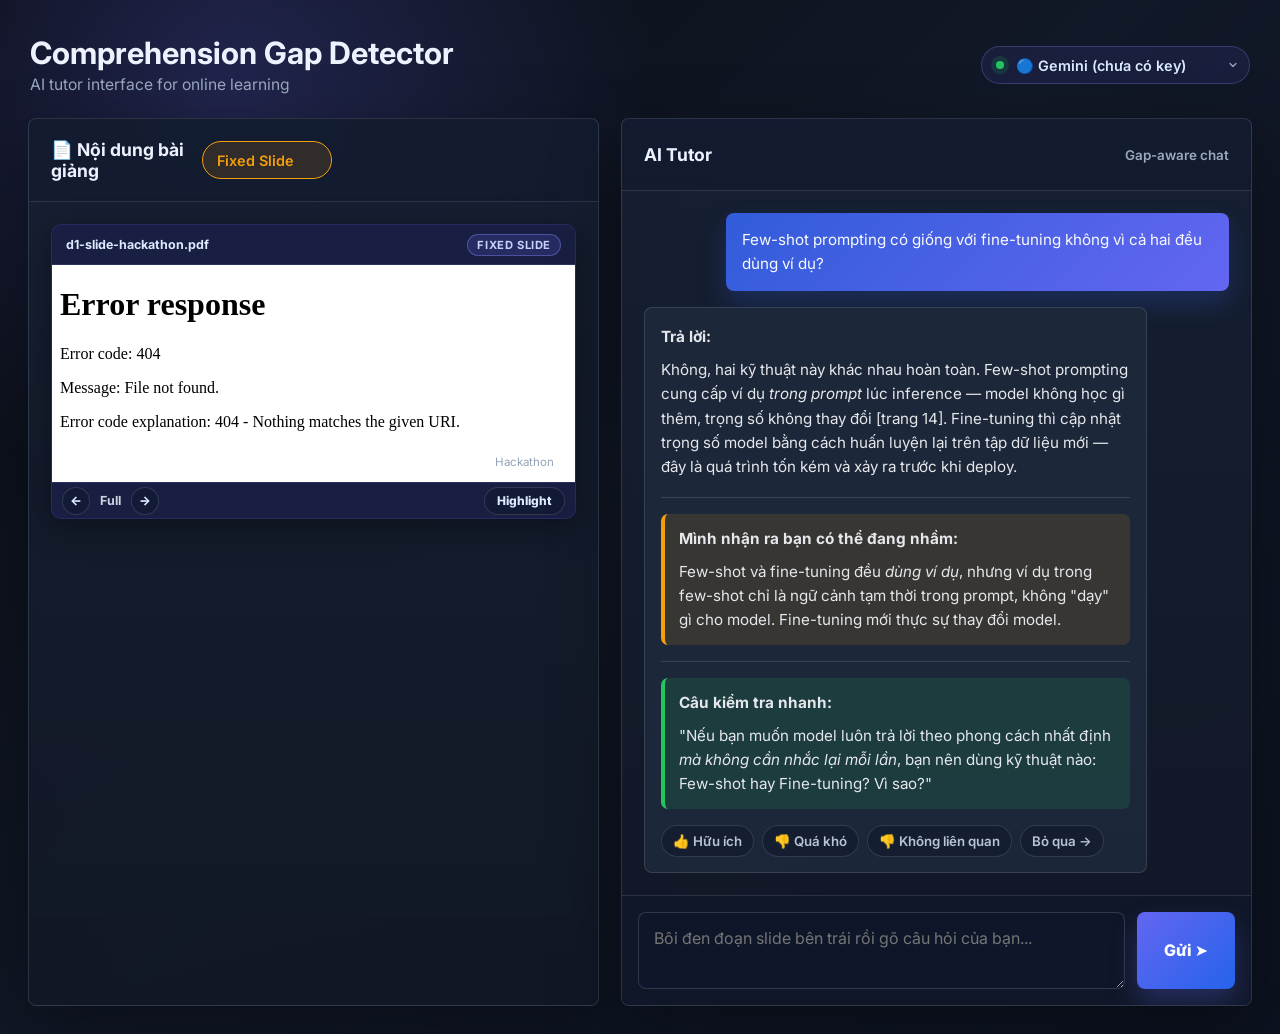
==== commit e6ea911a: "Remove OCR functionality" ====
--- a/codebase/index.html
+++ b/codebase/index.html
@@ -365,49 +365,6 @@
       transform: translateY(-1px);
     }
 
-    .ocr-panel {
-      flex: 1;
-      min-height: 250px;
-      display: flex;
-      flex-direction: column;
-      overflow: hidden;
-      border: 1px solid rgba(148, 163, 184, 0.18);
-      border-radius: 10px;
-      background: rgba(15, 23, 42, 0.72);
-    }
-
-    .ocr-header {
-      display: flex;
-      align-items: center;
-      justify-content: space-between;
-      gap: 12px;
-      min-height: 42px;
-      padding: 0 14px;
-      border-bottom: 1px solid rgba(148, 163, 184, 0.16);
-      color: #dbeafe;
-      font-size: 0.82rem;
-      font-weight: 800;
-    }
-
-    .ocr-status {
-      color: var(--muted);
-      font-size: 0.75rem;
-      font-weight: 700;
-      white-space: nowrap;
-    }
-
-    .ocr-text {
-      flex: 1;
-      overflow: auto;
-      padding: 14px;
-      color: #dbeafe;
-      line-height: 1.65;
-      white-space: pre-wrap;
-      user-select: text;
-      cursor: text;
-      font-size: 0.9rem;
-    }
-
     .chat-panel {
       display: flex;
       flex-direction: column;
@@ -672,10 +629,6 @@
 
       .slide-viewer {
         min-height: 230px;
-      }
-
-      .ocr-text {
-        font-size: 0.84rem;
       }
 
       .composer {
@@ -711,8 +664,7 @@
         <header class="panel-header">
           <h2>📄 Nội dung bài giảng</h2>
           <div class="slide-selectors">
-            <select id="daySelect" class="lesson-selector" aria-label="Chọn ngày học"></select>
-            <select id="slideSelect" class="lesson-selector" aria-label="Chọn slide"></select>
+            <span class="status-pill" style="border-color: var(--amber-line); color: var(--amber-line); background: var(--amber-bg);">Fixed Slide</span>
           </div>
         </header>
         <div class="slide-body">
@@ -734,13 +686,6 @@
               <button class="highlight-button" id="highlightSlide" type="button">Highlight</button>
             </div>
           </div>
-          <section class="ocr-panel" aria-label="OCR text của slide hiện tại">
-            <header class="ocr-header">
-              <span>OCR text của slide hiện tại</span>
-              <span class="ocr-status" id="ocrStatus">Đang tải...</span>
-            </header>
-            <div class="ocr-text" id="ocrText" tabindex="0"></div>
-          </section>
         </div>
       </article>
 
@@ -798,24 +743,8 @@
   <script>
     (async function main() {
       /* ───────── 1. Fetch & parse .env ───────── */
+      // Đã chuyển xử lý API Key xuống Backend, không cần fetch .env lên Frontend nữa
       let ENV = {};
-      try {
-        const res = await fetch("../.env");
-        if (!res.ok) throw new Error(`HTTP ${res.status}`);
-        const text = await res.text();
-        text.split("\n").forEach(line => {
-          line = line.trim();
-          if (!line || line.startsWith("#")) return;
-          const idx = line.indexOf("=");
-          if (idx === -1) return;
-          const key = line.slice(0, idx).trim();
-          const val = line.slice(idx + 1).trim();
-          ENV[key] = val;
-        });
-        console.log(".env loaded — ACTIVE_PROVIDER:", ENV.ACTIVE_PROVIDER || "(chưa set)");
-      } catch (err) {
-        console.warn("Không đọc được .env, app vẫn chạy ở chế độ không API key:", err.message);
-      }
 
       /* ───────── 2. DOM refs ───────── */
       const chatStream = document.querySelector("#chatStream");
@@ -823,8 +752,6 @@
       const questionInput = document.querySelector("#questionInput");
       const sendButton = document.querySelector("#sendButton");
       const providerSelect = document.querySelector("#providerSelect");
-      const daySelect = document.querySelector("#daySelect");
-      const slideSelect = document.querySelector("#slideSelect");
       const slideViewer = document.querySelector(".slide-viewer");
       const slideFileName = document.querySelector("#slideFileName");
       const slideDayBadge = document.querySelector("#slideDayBadge");
@@ -834,8 +761,6 @@
       const prevSlide = document.querySelector("#prevSlide");
       const nextSlide = document.querySelector("#nextSlide");
       const highlightSlide = document.querySelector("#highlightSlide");
-      const ocrText = document.querySelector("#ocrText");
-      const ocrStatus = document.querySelector("#ocrStatus");
 
       /* ───────── 3. Slide context & System prompt ───────── */
       let SLIDES = [];
@@ -843,7 +768,6 @@
       let SLIDE_CONTEXT = "";
       let SYSTEM_PROMPT = "";
       let currentSlideIndex = 0;
-      const ocrCache = new Map();
 
       function buildSystemPrompt(slideContext) {
         return `Bạn là AI Tutor trong nền tảng học AI Thực Chiến. Học viên đang đọc slide và vừa bôi đen một đoạn rồi hỏi bạn.
@@ -866,127 +790,23 @@
         return `../data/vlearn-pack/slides/${lesson.pdf}#page=${lesson.page}&toolbar=0&navpanes=0&view=FitH`;
       }
 
-      function getPromptContext(lesson, text) {
-        const ocr = text && text.trim()
-          ? text.trim()
-          : `Chưa có OCR text cho ${lesson.day_title || lesson.dayTitle} — trang ${lesson.page}.`;
+      function getPromptContext(lesson) {
         return `[${lesson.day_title || lesson.dayTitle} — Trang ${lesson.page}]
-PDF: ${lesson.pdf}
-OCR text đang hiển thị:
-${ocr}`;
-      }
-
-      async function loadOcrText(lesson) {
-        ocrStatus.textContent = "Đang OCR...";
-        ocrText.textContent = "Đang trích xuất text từ PDF...";
-        SLIDE_CONTEXT = getPromptContext(lesson, "");
-        SYSTEM_PROMPT = buildSystemPrompt(SLIDE_CONTEXT);
-
-        if (ocrCache.has(lesson.id)) {
-          const cached = ocrCache.get(lesson.id);
-          ocrText.textContent = cached;
-          ocrStatus.textContent = "Đã tải OCR";
-          SLIDE_CONTEXT = getPromptContext(lesson, cached);
-          SYSTEM_PROMPT = buildSystemPrompt(SLIDE_CONTEXT);
-          return;
-        }
-
-        if (location.protocol === "file:") {
-          ocrText.textContent = "Cần chạy qua backend `py codebase/server.py` để lấy OCR text.";
-          ocrStatus.textContent = "Chưa có backend";
-          return;
-        }
-
-        try {
-          const res = await fetch(`/api/ocr?slide=${encodeURIComponent(lesson.id)}`);
-          if (!res.ok) throw new Error(`HTTP ${res.status}`);
-          const data = await res.json();
-          const text = data.text?.trim() || `Không tìm thấy text cho ${lesson.title}.`;
-          ocrCache.set(lesson.id, text);
-          ocrText.textContent = text;
-          ocrStatus.textContent = data.source ? `Nguồn: ${data.source}` : "Đã tải OCR";
-          SLIDE_CONTEXT = getPromptContext(lesson, text);
-          SYSTEM_PROMPT = buildSystemPrompt(SLIDE_CONTEXT);
-        } catch (err) {
-          console.warn("Không tải được OCR endpoint, dùng fallback:", err);
-          const fallback = `Không tải được OCR cho ${lesson.title}.\nPDF: ${lesson.pdf}\nTrang: ${lesson.page}`;
-          ocrText.textContent = fallback;
-          SLIDE_CONTEXT = getPromptContext(lesson, fallback);
-          SYSTEM_PROMPT = buildSystemPrompt(SLIDE_CONTEXT);
-          ocrStatus.textContent = "OCR lỗi";
-        }
-      }
-
-      function renderSlide(index) {
-        if (!SLIDES.length) return;
-        currentSlideIndex = (index + SLIDES.length) % SLIDES.length;
-        const lesson = SLIDES[currentSlideIndex];
-        SLIDE_CONTEXT = getPromptContext(lesson, "");
-        SYSTEM_PROMPT = buildSystemPrompt(SLIDE_CONTEXT);
-        daySelect.value = lesson.day_id;
-        populateSlideSelect(lesson.day_id, lesson.id);
-        slideFileName.textContent = lesson.file;
-        slideDayBadge.textContent = `${lesson.badge || lesson.day_title} · ${lesson.page_count} trang`;
-        slideCounter.textContent = `Trang ${lesson.page} / ${lesson.page_count}`;
-        slidePageBadge.textContent = `Trang ${lesson.page} / ${lesson.page_count}`;
-        pdfFrame.src = getPdfUrl(lesson);
-        questionInput.placeholder = `Trang ${lesson.page}: chọn nội dung trên PDF/OCR rồi gõ câu hỏi của bạn...`;
-        questionInput.dataset.selection = "";
-        loadOcrText(lesson);
-      }
-
-      function populateDaySelect() {
-        daySelect.innerHTML = SLIDE_DAYS
-          .map(day => `<option value="${day.id}">${day.title}</option>`)
-          .join("");
-      }
-
-      function populateSlideSelect(dayId, selectedSlideId) {
-        const day = SLIDE_DAYS.find(item => item.id === dayId) || SLIDE_DAYS[0];
-        const slides = day ? day.slides : [];
-        slideSelect.innerHTML = slides
-          .map(slide => `<option value="${slide.id}">${slide.title}</option>`)
-          .join("");
-        if (selectedSlideId) {
-          slideSelect.value = selectedSlideId;
-        }
-      }
-
-      function renderSelectedSlide() {
-        const selectedIndex = SLIDES.findIndex(slide => slide.id === slideSelect.value);
-        renderSlide(selectedIndex === -1 ? 0 : selectedIndex);
-      }
-
-      async function loadSlideMetadata() {
-        ocrStatus.textContent = "Đang tải danh sách slide...";
-        try {
-          const res = await fetch("/api/slides");
-          if (!res.ok) throw new Error(`HTTP ${res.status}`);
-          const data = await res.json();
-          SLIDE_DAYS = data.days || [];
-          SLIDES = SLIDE_DAYS.flatMap(day => day.slides || []);
-          if (!SLIDES.length) throw new Error("Không có slide trong metadata.");
-          populateDaySelect();
-          populateSlideSelect(SLIDE_DAYS[0].id, SLIDES[0].id);
-          renderSlide(0);
-        } catch (err) {
-          console.error("Không tải được /api/slides:", err);
-          slideFileName.textContent = "Không tải được slide metadata";
-          slideDayBadge.textContent = "Backend";
-          slideCounter.textContent = "Trang 0 / 0";
-          slidePageBadge.textContent = "No slide";
-          ocrText.textContent = "Không tải được danh sách slide. Hãy chạy backend bằng: py codebase/server.py";
-          ocrStatus.textContent = "Metadata lỗi";
-        }
-      }
-
-      daySelect.addEventListener("change", () => {
-        populateSlideSelect(daySelect.value);
-        renderSelectedSlide();
-      });
-      slideSelect.addEventListener("change", renderSelectedSlide);
-      prevSlide.addEventListener("click", () => renderSlide(currentSlideIndex - 1));
-      nextSlide.addEventListener("click", () => renderSlide(currentSlideIndex + 1));
+PDF: ${lesson.pdf}`;
+      }
+      const fixedFilePath = "data/vlearn-pack/slides/d1-slide-hackathon.pdf";
+      const fixedFileUrl = "/data/vlearn-pack/slides/d1-slide-hackathon.pdf";
+      
+      async function loadFixedSlide() {
+        slideFileName.textContent = "d1-slide-hackathon.pdf";
+        slideDayBadge.textContent = "Fixed Slide";
+        slideCounter.textContent = "Full";
+        slidePageBadge.textContent = "Hackathon";
+        pdfFrame.src = fixedFileUrl + "#view=FitH";
+        
+        SLIDES = [{ id: fixedFilePath, file: "d1-slide-hackathon.pdf", page: 1, page_count: 29 }];
+        currentSlideIndex = 0;
+      }
       highlightSlide.addEventListener("click", () => questionInput.focus());
 
       function captureSelection() {
@@ -1003,7 +823,6 @@
       }
 
       slideViewer.addEventListener("mouseup", captureSelection);
-      ocrText.addEventListener("mouseup", captureSelection);
 
       /* ───────── 4. Multi-provider adapters ───────── */
       const PROVIDERS = {
@@ -1233,10 +1052,6 @@
           renderError("Provider không hợp lệ.");
           return;
         }
-        if (!provider.getKey()) {
-          renderError(`Chưa có API key cho ${provider.name}. Hãy thêm key vào file .env rồi reload trang.`);
-          return;
-        }
 
         addStudentMessage(text);
         questionInput.value = "";
@@ -1247,16 +1062,25 @@
         scrollToLatest();
 
         try {
-          const { url, options } = provider.buildRequest(text);
-          const res = await fetch(url, options);
-          const data = await res.json();
-          const raw = provider.parseResponse(data);
-          const json = JSON.parse(raw.replace(/```json|```/g, "").trim());
+          const slideId = SLIDES[currentSlideIndex]?.id || "slide_1";
+          const res = await fetch('/api/chat', {
+              method: 'POST',
+              headers: { 'Content-Type': 'application/json' },
+              body: JSON.stringify({
+                  question: text,
+                  slide_id: slideId,
+                  provider: providerId
+              })
+          });
+          
+          if (!res.ok) throw new Error(`HTTP ${res.status}`);
+          const json = await res.json();
+          
           loading.remove();
           renderTutorResponse(json);
         } catch (err) {
           loading.remove();
-          renderError(`Lỗi kết nối ${provider.name}: ${err.message}. Kiểm tra API key.`);
+          renderError(`Lỗi khi gọi backend Agent: ${err.message}`);
         }
 
         questionInput.disabled = false;
@@ -1269,7 +1093,7 @@
       /* ───────── 8. Init ───────── */
       initProviderSelector();
       wireTutorActions();
-      loadSlideMetadata();
+      loadFixedSlide();
     })();
   </script>
 </body>
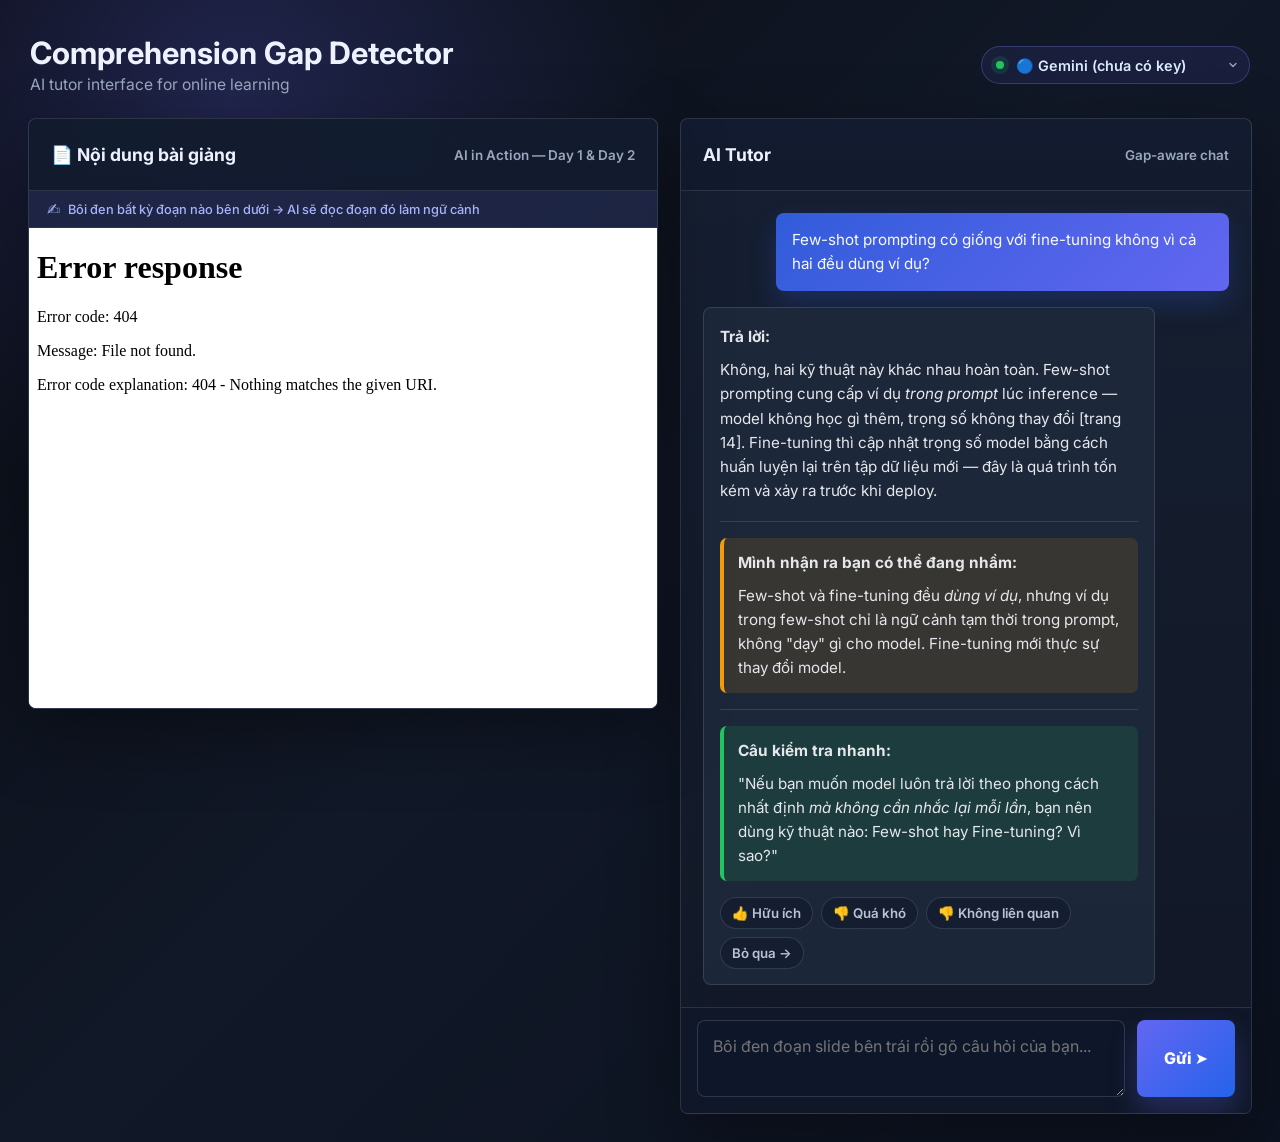
==== commit e87e5304: "Update slide view" ====
--- a/codebase/index.html
+++ b/codebase/index.html
@@ -180,23 +180,15 @@
       color: #e2e8f0;
     }
 
-    .slide-selectors {
-      display: grid;
-      grid-template-columns: minmax(120px, 0.55fr) minmax(160px, 1fr);
-      gap: 8px;
-      width: min(100%, 500px);
-    }
-
     .workspace {
       display: grid;
-      grid-template-columns: minmax(0, 0.95fr) minmax(0, 1.05fr);
+      grid-template-columns: minmax(0, 1.1fr) minmax(0, 1fr);
       gap: 22px;
-      align-items: stretch;
+      align-items: start;
     }
 
     .panel {
       min-width: 0;
-      min-height: 680px;
       border: 1px solid var(--line);
       border-radius: 8px;
       background: linear-gradient(180deg, rgba(23, 32, 51, 0.94), rgba(18, 24, 38, 0.96));
@@ -230,112 +222,79 @@
     .slide-panel {
       display: flex;
       flex-direction: column;
+      /* Stick slide viewer on screen — chat can scroll independently */
+      position: sticky;
+      top: 28px;
     }
 
     .slide-body {
       display: flex;
+      flex-direction: column;
+      min-height: 0;
+      padding: 0;
+    }
+
+    /* HTML slide iframe viewer */
+    .html-slide-wrapper {
       flex: 1;
+      position: relative;
+      min-height: 0;
+      display: flex;
       flex-direction: column;
-      gap: 14px;
-      padding: 22px;
-      min-height: 0;
-    }
-
-    .slide-viewer {
-      flex: 0 0 auto;
-      border-radius: 10px;
-      overflow: hidden;
-      display: flex;
-      flex-direction: column;
-      background: #0b1220;
-      border: 1px solid rgba(99, 102, 241, 0.3);
-      box-shadow: 0 8px 32px rgba(0, 0, 0, 0.4);
-      aspect-ratio: 16 / 9;
-      max-height: 360px;
-      min-height: 260px;
-      user-select: text;
-      cursor: text;
-    }
-
-    .slide-topbar,
-    .slide-footer {
+    }
+
+    .html-slide-hint {
       display: flex;
       align-items: center;
-      justify-content: space-between;
-      flex: 0 0 auto;
-      color: #cbd5e1;
-      background: rgba(99, 102, 241, 0.16);
-      border-color: rgba(129, 140, 248, 0.18);
-    }
-
-    .slide-topbar {
-      min-height: 40px;
-      padding: 0 14px;
-      border-bottom: 1px solid rgba(129, 140, 248, 0.18);
+      gap: 8px;
+      padding: 8px 18px;
+      background: rgba(99, 102, 241, 0.1);
+      border-bottom: 1px solid rgba(99, 102, 241, 0.2);
+      font-size: 0.8rem;
+      color: #a5b4fc;
+      font-weight: 500;
+      flex-shrink: 0;
+    }
+
+    .html-slide-hint .hint-icon {
+      font-size: 1rem;
+    }
+
+    .selection-pill {
+      display: none;
+      align-items: center;
+      gap: 6px;
+      padding: 4px 10px;
+      background: rgba(99, 102, 241, 0.25);
+      border: 1px solid rgba(129, 140, 248, 0.4);
+      border-radius: 999px;
       font-size: 0.78rem;
-      font-weight: 700;
-    }
-
-    .slide-file {
+      color: #c7d2fe;
+      margin-left: auto;
+      max-width: 260px;
       overflow: hidden;
       text-overflow: ellipsis;
       white-space: nowrap;
-      color: #dbeafe;
-    }
-
-    .slide-day-badge {
-      border: 1px solid rgba(129, 140, 248, 0.4);
-      border-radius: 999px;
-      padding: 3px 9px;
-      color: #c7d2fe;
-      background: rgba(99, 102, 241, 0.18);
-      font-size: 0.7rem;
-      text-transform: uppercase;
-      letter-spacing: 0.6px;
-    }
-
-    .slide-frame {
-      position: relative;
-      flex: 1;
-      min-height: 0;
-      overflow: hidden;
-      background: linear-gradient(145deg, #1a2744, #0f1f3d);
-    }
-
-    .pdf-frame {
+    }
+
+    .selection-pill.active {
+      display: flex;
+    }
+
+    .html-slide-frame {
       width: 100%;
-      height: 100%;
       border: 0;
-      background: #0b1220;
-    }
-
-    .slide-page-badge {
-      position: absolute;
-      bottom: 10px;
-      right: 12px;
-      background: rgba(255, 255, 255, 0.1);
-      border: 1px solid rgba(255, 255, 255, 0.12);
-      border-radius: 4px;
-      padding: 2px 8px;
-      font-size: 0.72rem;
-      color: #94a3b8;
-    }
-
-    .slide-footer {
-      min-height: 36px;
-      padding: 0 10px;
-      border-top: 1px solid rgba(129, 140, 248, 0.18);
-      font-size: 0.78rem;
-      font-weight: 700;
-    }
-
-    .slide-nav {
-      display: inline-flex;
-      align-items: center;
-      gap: 10px;
-    }
-
-    .slide-nav-button,
+      /* Height = 1.5 slides at 16:9. Since iframe width ≈ 100% of panel,
+         1 slide height = (panelWidth / 16 * 9). We set a fixed px that fits ~1.5 slides.
+         Using aspect-ratio trick: 1 slide = 56.25vw * panelRatio / 16 * 9.
+         Simpler: just use a fixed height that looks like 1.5 slides */
+      height: calc(56.25% * 1.5);
+      min-height: 480px;
+      max-height: 640px;
+      background: #f8fafc;
+      display: block;
+    }
+
     .highlight-button {
       border: 1px solid rgba(148, 163, 184, 0.22);
       border-radius: 999px;
@@ -347,6 +306,7 @@
     }
 
     .slide-nav-button {
+      display: none;
       width: 28px;
       height: 28px;
       padding: 0;
@@ -365,9 +325,107 @@
       transform: translateY(-1px);
     }
 
+    .ocr-panel {
+      flex: 1;
+      min-height: 250px;
+      display: flex;
+      flex-direction: column;
+      overflow: hidden;
+      border: 1px solid rgba(148, 163, 184, 0.18);
+      border-radius: 10px;
+      background: rgba(15, 23, 42, 0.72);
+    }
+
+    .ocr-header {
+      display: flex;
+      align-items: center;
+      justify-content: space-between;
+      gap: 12px;
+      min-height: 42px;
+      padding: 0 14px;
+      border-bottom: 1px solid rgba(148, 163, 184, 0.16);
+      color: #dbeafe;
+      font-size: 0.82rem;
+      font-weight: 800;
+    }
+
+    .ocr-status {
+      color: var(--muted);
+      font-size: 0.75rem;
+      font-weight: 700;
+      white-space: nowrap;
+    }
+
+    .ocr-text {
+      flex: 1;
+      overflow: auto;
+      padding: 14px;
+      color: #dbeafe;
+      line-height: 1.65;
+      white-space: pre-wrap;
+      user-select: text;
+      cursor: text;
+      font-size: 0.9rem;
+    }
+
     .chat-panel {
       display: flex;
       flex-direction: column;
+      min-height: 680px;
+    }
+
+    /* Selection display box — shows highlighted text separately from chat input */
+    .selection-display {
+      display: none;
+      flex-direction: column;
+      gap: 4px;
+      padding: 10px 14px;
+      margin: 0 16px 0;
+      border: 1px solid rgba(129, 140, 248, 0.35);
+      border-radius: 8px;
+      background: rgba(99, 102, 241, 0.08);
+    }
+
+    .selection-display.active {
+      display: flex;
+    }
+
+    .selection-display-label {
+      display: flex;
+      align-items: center;
+      justify-content: space-between;
+      gap: 8px;
+      font-size: 0.74rem;
+      font-weight: 700;
+      color: #818cf8;
+      text-transform: uppercase;
+      letter-spacing: 0.5px;
+    }
+
+    .selection-clear-btn {
+      background: none;
+      border: none;
+      color: #64748b;
+      cursor: pointer;
+      font-size: 0.78rem;
+      padding: 0 4px;
+      line-height: 1;
+      border-radius: 4px;
+      transition: color 140ms ease;
+    }
+
+    .selection-clear-btn:hover {
+      color: #f87171;
+    }
+
+    .selection-display-text {
+      font-size: 0.84rem;
+      color: #c7d2fe;
+      line-height: 1.55;
+      white-space: pre-wrap;
+      max-height: 80px;
+      overflow-y: auto;
+      word-break: break-word;
     }
 
     .chat-stream {
@@ -497,12 +555,18 @@
     }
 
     .composer {
+      display: flex;
+      flex-direction: column;
+      gap: 8px;
+      padding: 12px 16px 16px;
+      border-top: 1px solid var(--line);
+      background: rgba(15, 23, 42, 0.58);
+    }
+
+    .composer-row {
       display: grid;
       grid-template-columns: minmax(0, 1fr) auto;
       gap: 12px;
-      padding: 16px;
-      border-top: 1px solid var(--line);
-      background: rgba(15, 23, 42, 0.58);
     }
 
     .composer textarea {
@@ -629,6 +693,10 @@
 
       .slide-viewer {
         min-height: 230px;
+      }
+
+      .ocr-text {
+        font-size: 0.84rem;
       }
 
       .composer {
@@ -663,28 +731,22 @@
       <article class="panel slide-panel">
         <header class="panel-header">
           <h2>📄 Nội dung bài giảng</h2>
-          <div class="slide-selectors">
-            <span class="status-pill" style="border-color: var(--amber-line); color: var(--amber-line); background: var(--amber-bg);">Fixed Slide</span>
-          </div>
+          <span class="mini-meta">AI in Action — Day 1 &amp; Day 2</span>
         </header>
         <div class="slide-body">
-          <div class="slide-viewer" aria-label="Slide viewer" tabindex="0">
-            <div class="slide-topbar">
-              <span class="slide-file" id="slideFileName">day01-llm-foundation.pdf</span>
-              <span class="slide-day-badge" id="slideDayBadge">Day 1 · 0 trang</span>
+          <div class="html-slide-wrapper">
+            <div class="html-slide-hint">
+              <span class="hint-icon">✍️</span>
+              <span>Bôi đen bất kỳ đoạn nào bên dưới → AI sẽ đọc đoạn đó làm ngữ cảnh</span>
+              <span class="selection-pill" id="selectionPill">📌 <span id="selectionPreview"></span></span>
             </div>
-            <div class="slide-frame" id="slideFrame">
-              <iframe class="pdf-frame" id="pdfFrame" title="PDF slide viewer"></iframe>
-              <div class="slide-page-badge" id="slidePageBadge">Trang 14</div>
-            </div>
-            <div class="slide-footer">
-              <div class="slide-nav" aria-label="Điều hướng slide">
-                <button class="slide-nav-button" id="prevSlide" type="button" aria-label="Trang trước">←</button>
-                <span id="slideCounter">Trang 1 / 3</span>
-                <button class="slide-nav-button" id="nextSlide" type="button" aria-label="Trang sau">→</button>
-              </div>
-              <button class="highlight-button" id="highlightSlide" type="button">Highlight</button>
-            </div>
+            <iframe
+              id="slideHtmlFrame"
+              class="html-slide-frame"
+              src="/slides/ai_in_action_slides.html"
+              title="AI in Action slide viewer"
+              sandbox="allow-same-origin allow-scripts"
+            ></iframe>
           </div>
         </div>
       </article>
@@ -733,8 +795,17 @@
         </div>
 
         <form class="composer" id="composer">
-          <textarea id="questionInput" placeholder="Bôi đen đoạn slide bên trái rồi gõ câu hỏi của bạn..." rows="2"></textarea>
-          <button class="send" id="sendButton" type="submit">Gửi ➤</button>
+          <div class="selection-display" id="selectionDisplay">
+            <div class="selection-display-label">
+              <span>✍️ Đoạn đang bôi đen (ngữ cảnh AI)</span>
+              <button class="selection-clear-btn" id="selectionClearBtn" type="button" title="Xóa bôi đen">✕ Xóa</button>
+            </div>
+            <div class="selection-display-text" id="selectionDisplayText"></div>
+          </div>
+          <div class="composer-row">
+            <textarea id="questionInput" placeholder="Bôi đen đoạn slide bên trái rồi gõ câu hỏi của bạn..." rows="2"></textarea>
+            <button class="send" id="sendButton" type="submit">Gửi ➤</button>
+          </div>
         </form>
       </article>
     </section>
@@ -743,8 +814,24 @@
   <script>
     (async function main() {
       /* ───────── 1. Fetch & parse .env ───────── */
-      // Đã chuyển xử lý API Key xuống Backend, không cần fetch .env lên Frontend nữa
       let ENV = {};
+      try {
+        const res = await fetch("../.env");
+        if (!res.ok) throw new Error(`HTTP ${res.status}`);
+        const text = await res.text();
+        text.split("\n").forEach(line => {
+          line = line.trim();
+          if (!line || line.startsWith("#")) return;
+          const idx = line.indexOf("=");
+          if (idx === -1) return;
+          const key = line.slice(0, idx).trim();
+          const val = line.slice(idx + 1).trim();
+          ENV[key] = val;
+        });
+        console.log(".env loaded — ACTIVE_PROVIDER:", ENV.ACTIVE_PROVIDER || "(chưa set)");
+      } catch (err) {
+        console.warn("Không đọc được .env, app vẫn chạy ở chế độ không API key:", err.message);
+      }
 
       /* ───────── 2. DOM refs ───────── */
       const chatStream = document.querySelector("#chatStream");
@@ -752,32 +839,25 @@
       const questionInput = document.querySelector("#questionInput");
       const sendButton = document.querySelector("#sendButton");
       const providerSelect = document.querySelector("#providerSelect");
-      const slideViewer = document.querySelector(".slide-viewer");
-      const slideFileName = document.querySelector("#slideFileName");
-      const slideDayBadge = document.querySelector("#slideDayBadge");
-      const pdfFrame = document.querySelector("#pdfFrame");
-      const slidePageBadge = document.querySelector("#slidePageBadge");
-      const slideCounter = document.querySelector("#slideCounter");
-      const prevSlide = document.querySelector("#prevSlide");
-      const nextSlide = document.querySelector("#nextSlide");
-      const highlightSlide = document.querySelector("#highlightSlide");
+      const slideHtmlFrame = document.querySelector("#slideHtmlFrame");
+      const selectionPill = document.querySelector("#selectionPill");
+      const selectionPreview = document.querySelector("#selectionPreview");
 
       /* ───────── 3. Slide context & System prompt ───────── */
-      let SLIDES = [];
-      let SLIDE_DAYS = [];
-      let SLIDE_CONTEXT = "";
+      let SLIDE_CONTEXT = "(Chưa có đoạn nào được bôi đen.)";
       let SYSTEM_PROMPT = "";
-      let currentSlideIndex = 0;
-
-      function buildSystemPrompt(slideContext) {
-        return `Bạn là AI Tutor trong nền tảng học AI Thực Chiến. Học viên đang đọc slide và vừa bôi đen một đoạn rồi hỏi bạn.
-Tài liệu slide học viên đang xem:
-${slideContext}
+
+      function buildSystemPrompt(selectedText) {
+        const ctx = selectedText && selectedText.trim()
+          ? `Đoạn slide học viên đang bôi đen:\n---\n${selectedText.trim()}\n---`
+          : "(Học viên chưa bôi đen đoạn nào cụ thể. Hãy gợi ý họ bôi đen nội dung muốn hỏi.)";
+        return `Bạn là AI Tutor trong nền tảng học AI Thực Chiến. Học viên đang đọc slide HTML và vừa bôi đen một đoạn rồi hỏi bạn.
+${ctx}
 Với MỖI câu hỏi, bạn BẮT BUỘC trả lời theo đúng cấu trúc JSON sau, không thêm gì khác ngoài JSON:
 {
-  "answer": "Câu trả lời giải thích khái niệm, kèm citation trang tương ứng nếu có căn cứ trong tài liệu. Nếu không có căn cứ, ghi rõ 'thông tin này ngoài tài liệu hiện tại'.",
+  "answer": "Câu trả lời giải thích khái niệm, dựa vào đoạn bôi đen nếu có. Nếu không có căn cứ trong đoạn, ghi rõ 'thông tin này ngoài đoạn đang xem'.",
   "has_misconception": true hoặc false,
-  "misconception": "Chỉ điền nếu has_misconception=true: mô tả ngắn gọn học viên đang nhầm điểm gì và đúng phải là gì, kèm citation nếu có. Nếu false, để chuỗi rỗng.",
+  "misconception": "Chỉ điền nếu has_misconception=true: mô tả ngắn gọn học viên đang nhầm điểm gì và đúng phải là gì. Nếu false, để chuỗi rỗng.",
   "check_question": "1 câu hỏi ngắn kiểm tra xem học viên đã hiểu đúng chưa. Phải liên quan trực tiếp đến câu hỏi vừa được hỏi."
 }
 Quy tắc:
@@ -786,43 +866,49 @@
 - Luôn dùng tiếng Việt, giọng thân thiện như mentor, không học thuật cứng nhắc.`;
       }
 
-      function getPdfUrl(lesson) {
-        return `../data/vlearn-pack/slides/${lesson.pdf}#page=${lesson.page}&toolbar=0&navpanes=0&view=FitH`;
-      }
-
-      function getPromptContext(lesson) {
-        return `[${lesson.day_title || lesson.dayTitle} — Trang ${lesson.page}]
-PDF: ${lesson.pdf}`;
-      }
-      const fixedFilePath = "data/vlearn-pack/slides/d1-slide-hackathon.pdf";
-      const fixedFileUrl = "/data/vlearn-pack/slides/d1-slide-hackathon.pdf";
-      
-      async function loadFixedSlide() {
-        slideFileName.textContent = "d1-slide-hackathon.pdf";
-        slideDayBadge.textContent = "Fixed Slide";
-        slideCounter.textContent = "Full";
-        slidePageBadge.textContent = "Hackathon";
-        pdfFrame.src = fixedFileUrl + "#view=FitH";
-        
-        SLIDES = [{ id: fixedFilePath, file: "d1-slide-hackathon.pdf", page: 1, page_count: 29 }];
-        currentSlideIndex = 0;
-      }
-      highlightSlide.addEventListener("click", () => questionInput.focus());
-
+      // Khởi tạo SYSTEM_PROMPT ban đầu (chưa có selection)
+      SYSTEM_PROMPT = buildSystemPrompt("");
+
+      /* ───────── 3b. Capture selection từ iframe ───────── */
       function captureSelection() {
-        const selected = window.getSelection().toString().trim();
+        let selected = "";
+        // Thử lấy selection từ bên trong iframe (same-origin)
+        try {
+          const iframeWin = slideHtmlFrame.contentWindow;
+          if (iframeWin) {
+            selected = (iframeWin.getSelection() || "").toString().trim();
+          }
+        } catch (e) {}
+        // Fallback: lấy từ main window
+        if (!selected) {
+          selected = window.getSelection().toString().trim();
+        }
         if (selected.length > 10) {
-          const preview = selected.length > 40 ? `${selected.substring(0, 40)}...` : selected;
-          questionInput.placeholder = `Bôi đen: "${preview}" — gõ câu hỏi của bạn`;
-          questionInput.dataset.selection = selected;
+          SLIDE_CONTEXT = selected;
+          SYSTEM_PROMPT = buildSystemPrompt(selected);
+          const preview = selected.length > 50 ? `${selected.substring(0, 50)}...` : selected;
+          selectionPreview.textContent = preview;
+          selectionPill.classList.add("active");
+          questionInput.placeholder = `Đã bôi đen "${preview.substring(0, 30)}..." — gõ câu hỏi của bạn`;
           if (!questionInput.value.trim()) {
-            questionInput.value = `Về đoạn: "${preview}"\n`;
+            questionInput.value = `Về đoạn: "${preview.substring(0, 40)}"\n`;
           }
           questionInput.focus();
         }
       }
 
-      slideViewer.addEventListener("mouseup", captureSelection);
+      // Lắng nghe mouseup trên iframe khi đã load xong
+      slideHtmlFrame.addEventListener("load", () => {
+        try {
+          slideHtmlFrame.contentDocument.addEventListener("mouseup", captureSelection);
+        } catch (e) {
+          console.warn("Không thể attach mouseup vào iframe:", e);
+        }
+      });
+      // Cũng lắng nghe mouseup trên main document (khi focus ra ngoài iframe)
+      document.addEventListener("mouseup", (e) => {
+        if (e.target !== slideHtmlFrame) captureSelection();
+      });
 
       /* ───────── 4. Multi-provider adapters ───────── */
       const PROVIDERS = {
@@ -1052,6 +1138,10 @@
           renderError("Provider không hợp lệ.");
           return;
         }
+        if (!provider.getKey()) {
+          renderError(`Chưa có API key cho ${provider.name}. Hãy thêm key vào file .env rồi reload trang.`);
+          return;
+        }
 
         addStudentMessage(text);
         questionInput.value = "";
@@ -1062,25 +1152,16 @@
         scrollToLatest();
 
         try {
-          const slideId = SLIDES[currentSlideIndex]?.id || "slide_1";
-          const res = await fetch('/api/chat', {
-              method: 'POST',
-              headers: { 'Content-Type': 'application/json' },
-              body: JSON.stringify({
-                  question: text,
-                  slide_id: slideId,
-                  provider: providerId
-              })
-          });
-          
-          if (!res.ok) throw new Error(`HTTP ${res.status}`);
-          const json = await res.json();
-          
+          const { url, options } = provider.buildRequest(text);
+          const res = await fetch(url, options);
+          const data = await res.json();
+          const raw = provider.parseResponse(data);
+          const json = JSON.parse(raw.replace(/```json|```/g, "").trim());
           loading.remove();
           renderTutorResponse(json);
         } catch (err) {
           loading.remove();
-          renderError(`Lỗi khi gọi backend Agent: ${err.message}`);
+          renderError(`Lỗi kết nối ${provider.name}: ${err.message}. Kiểm tra API key.`);
         }
 
         questionInput.disabled = false;
@@ -1093,7 +1174,7 @@
       /* ───────── 8. Init ───────── */
       initProviderSelector();
       wireTutorActions();
-      loadFixedSlide();
+      // Không cần load slide metadata nữa — HTML iframe tự load
     })();
   </script>
 </body>
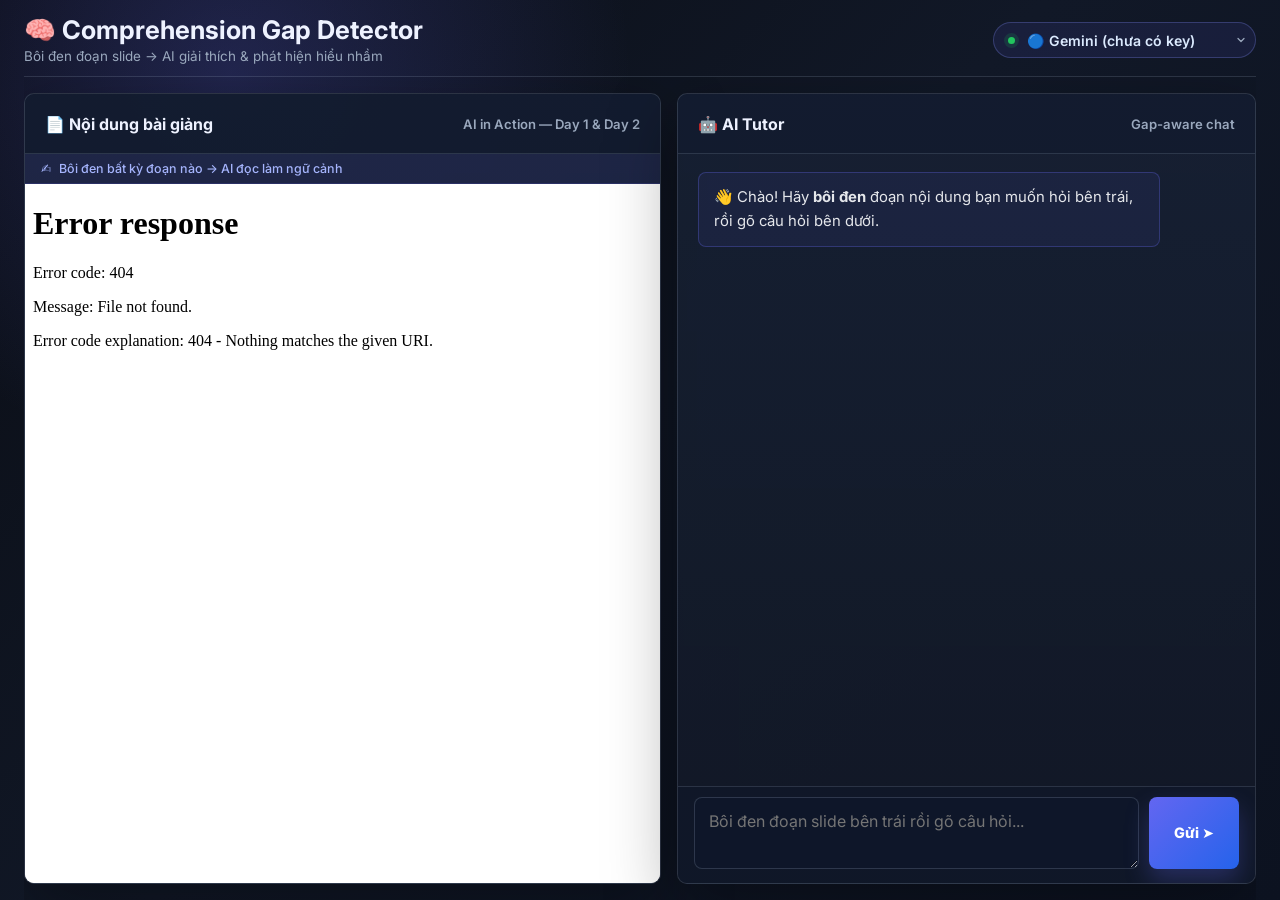
==== commit ec5624e5: "Update LLM input" ====
--- a/codebase/index.html
+++ b/codebase/index.html
@@ -11,188 +11,126 @@
     :root {
       color-scheme: dark;
       --bg: #0a0d14;
-      --panel: #121826;
-      --panel-2: #172033;
       --line: rgba(148, 163, 184, 0.2);
       --text: #eef2ff;
       --muted: #9aa8bd;
-      --soft: #cbd5e1;
       --indigo: #6366f1;
       --indigo-2: #818cf8;
       --blue: #2563eb;
       --student: #315cda;
-      --doc: #f8fafc;
-      --doc-text: #1e293b;
       --amber-bg: rgba(245, 158, 11, 0.13);
       --amber-line: #f59e0b;
       --green-bg: rgba(34, 197, 94, 0.13);
       --green-line: #22c55e;
       --shadow: 0 24px 70px rgba(0, 0, 0, 0.36);
-      font-family: Inter, ui-sans-serif, system-ui, -apple-system, BlinkMacSystemFont, "Segoe UI", sans-serif;
-    }
-
-    * {
-      box-sizing: border-box;
-    }
-
-    body {
+      font-family: Inter, ui-sans-serif, system-ui, -apple-system, sans-serif;
+    }
+
+    *, *::before, *::after { box-sizing: border-box; }
+
+    /* ── True viewport layout — NO page scroll ── */
+    html, body {
+      height: 100%;
       margin: 0;
-      min-height: 100vh;
+      overflow: hidden;
       background:
         radial-gradient(circle at 18% 8%, rgba(99, 102, 241, 0.24), transparent 30%),
         linear-gradient(135deg, #0a0d14 0%, #111827 48%, #0c1220 100%);
       color: var(--text);
     }
 
-    button,
-    textarea,
-    select {
-      font: inherit;
-    }
+    button, textarea, select { font: inherit; }
 
     .app {
-      width: min(1440px, 100%);
+      height: 100vh;
+      display: flex;
+      flex-direction: column;
+      max-width: 1440px;
       margin: 0 auto;
-      padding: 28px;
-    }
-
+      padding: 0 24px;
+    }
+
+    /* ── Topbar ── */
     .topbar {
       display: flex;
       align-items: center;
       justify-content: space-between;
       gap: 18px;
-      padding: 8px 2px 24px;
-    }
-
-    .brand {
-      display: flex;
-      flex-direction: column;
-      gap: 6px;
-    }
+      flex-shrink: 0;
+      padding: 16px 0 12px;
+      border-bottom: 1px solid var(--line);
+    }
+
+    .brand { display: flex; flex-direction: column; gap: 4px; }
 
     .brand h1 {
       margin: 0;
-      font-size: clamp(1.45rem, 2.4vw, 2.35rem);
-      line-height: 1.08;
-      letter-spacing: 0;
+      font-size: clamp(1.1rem, 2vw, 1.6rem);
+      line-height: 1.1;
     }
 
     .brand p {
       margin: 0;
       color: var(--muted);
-      font-size: 0.98rem;
-    }
-
-    .status-pill {
-      display: inline-flex;
-      align-items: center;
-      gap: 8px;
-      min-height: 38px;
-      padding: 0 14px;
-      border: 1px solid rgba(129, 140, 248, 0.28);
-      border-radius: 999px;
-      color: #dbeafe;
-      background: rgba(99, 102, 241, 0.1);
-      white-space: nowrap;
-      font-weight: 600;
-      font-size: 0.9rem;
-    }
-
-    .status-dot {
-      width: 8px;
-      height: 8px;
-      border-radius: 999px;
-      background: #22c55e;
-      box-shadow: 0 0 0 5px rgba(34, 197, 94, 0.14);
+      font-size: 0.84rem;
     }
 
     .provider-selector {
       display: inline-flex;
       align-items: center;
       gap: 8px;
-      min-height: 38px;
+      min-height: 36px;
       padding: 0 4px 0 14px;
       border: 1px solid rgba(129, 140, 248, 0.28);
       border-radius: 999px;
       background: rgba(99, 102, 241, 0.1);
-      white-space: nowrap;
-      transition: border-color 180ms ease;
-    }
-
-    .provider-selector:hover {
-      border-color: rgba(129, 140, 248, 0.5);
+      transition: border-color 180ms;
+    }
+    .provider-selector:hover { border-color: rgba(129, 140, 248, 0.5); }
+
+    .status-dot {
+      width: 7px; height: 7px;
+      border-radius: 50%;
+      background: #22c55e;
+      box-shadow: 0 0 0 4px rgba(34, 197, 94, 0.14);
     }
 
     .provider-selector select {
       appearance: none;
-      -webkit-appearance: none;
       border: 0;
       background: transparent;
       color: #dbeafe;
       font-weight: 600;
-      font-size: 0.9rem;
-      font-family: inherit;
+      font-size: 0.88rem;
       cursor: pointer;
-      padding: 0 24px 0 4px;
+      padding: 0 22px 0 4px;
       outline: none;
       background-image: url("data:image/svg+xml,%3Csvg xmlns='http://www.w3.org/2000/svg' width='12' height='12' viewBox='0 0 24 24' fill='none' stroke='%239aa8bd' stroke-width='2.5' stroke-linecap='round' stroke-linejoin='round'%3E%3Cpolyline points='6 9 12 15 18 9'%3E%3C/polyline%3E%3C/svg%3E");
       background-repeat: no-repeat;
-      background-position: right 6px center;
-    }
-
-    .provider-selector select option {
-      background: #1e293b;
-      color: #e2e8f0;
-    }
-
-    .provider-selector select:disabled {
-      opacity: 0.5;
-      cursor: not-allowed;
-    }
-
-    .lesson-selector {
-      min-width: min(100%, 300px);
-      border: 1px solid rgba(129, 140, 248, 0.28);
-      border-radius: 8px;
-      color: #dbeafe;
-      background: rgba(15, 23, 42, 0.74);
-      font-size: 0.84rem;
-      font-weight: 600;
-      outline: none;
-      padding: 10px 36px 10px 12px;
-      cursor: pointer;
-      appearance: none;
-      -webkit-appearance: none;
-      background-image: url("data:image/svg+xml,%3Csvg xmlns='http://www.w3.org/2000/svg' width='14' height='14' viewBox='0 0 24 24' fill='none' stroke='%239aa8bd' stroke-width='2.5' stroke-linecap='round' stroke-linejoin='round'%3E%3Cpolyline points='6 9 12 15 18 9'%3E%3C/polyline%3E%3C/svg%3E");
-      background-repeat: no-repeat;
-      background-position: right 12px center;
-      transition: border-color 180ms ease, box-shadow 180ms ease;
-    }
-
-    .lesson-selector:hover,
-    .lesson-selector:focus {
-      border-color: rgba(129, 140, 248, 0.62);
-      box-shadow: 0 0 0 4px rgba(99, 102, 241, 0.12);
-    }
-
-    .lesson-selector option {
-      background: #1e293b;
-      color: #e2e8f0;
-    }
-
+      background-position: right 4px center;
+    }
+    .provider-selector select option { background: #1e293b; color: #e2e8f0; }
+    .provider-selector select:disabled { opacity: 0.5; cursor: not-allowed; }
+
+    /* ── Workspace: two columns, each scrolls independently ── */
     .workspace {
+      flex: 1;
+      min-height: 0;
       display: grid;
       grid-template-columns: minmax(0, 1.1fr) minmax(0, 1fr);
-      gap: 22px;
-      align-items: start;
+      gap: 16px;
+      padding: 16px 0;
+      overflow: hidden;
     }
 
     .panel {
       min-width: 0;
       border: 1px solid var(--line);
-      border-radius: 8px;
+      border-radius: 10px;
       background: linear-gradient(180deg, rgba(23, 32, 51, 0.94), rgba(18, 24, 38, 0.96));
       box-shadow: var(--shadow);
+      display: flex;
+      flex-direction: column;
       overflow: hidden;
     }
 
@@ -201,201 +139,173 @@
       align-items: center;
       justify-content: space-between;
       gap: 12px;
-      min-height: 72px;
-      padding: 20px 22px;
+      flex-shrink: 0;
+      min-height: 60px;
+      padding: 14px 20px;
       border-bottom: 1px solid var(--line);
       background: rgba(15, 23, 42, 0.45);
     }
-
-    .panel-header h2 {
-      margin: 0;
-      font-size: 1.1rem;
-      letter-spacing: 0;
-    }
-
-    .mini-meta {
-      color: var(--muted);
-      font-size: 0.84rem;
-      font-weight: 600;
-    }
-
-    .slide-panel {
-      display: flex;
-      flex-direction: column;
-      /* Stick slide viewer on screen — chat can scroll independently */
-      position: sticky;
-      top: 28px;
-    }
-
-    .slide-body {
-      display: flex;
-      flex-direction: column;
-      min-height: 0;
-      padding: 0;
-    }
-
-    /* HTML slide iframe viewer */
-    .html-slide-wrapper {
-      flex: 1;
-      position: relative;
-      min-height: 0;
-      display: flex;
-      flex-direction: column;
-    }
-
-    .html-slide-hint {
+    .panel-header h2 { margin: 0; font-size: 1rem; }
+    .mini-meta { color: var(--muted); font-size: 0.82rem; font-weight: 600; }
+
+    /* ── Left: Slide panel — scrolls through slides ── */
+    .slide-panel { /* inherits flex-column from .panel */ }
+
+    .slide-hint {
       display: flex;
       align-items: center;
       gap: 8px;
-      padding: 8px 18px;
+      flex-shrink: 0;
+      padding: 7px 16px;
       background: rgba(99, 102, 241, 0.1);
-      border-bottom: 1px solid rgba(99, 102, 241, 0.2);
-      font-size: 0.8rem;
+      border-bottom: 1px solid rgba(99, 102, 241, 0.18);
+      font-size: 0.78rem;
       color: #a5b4fc;
       font-weight: 500;
-      flex-shrink: 0;
-    }
-
-    .html-slide-hint .hint-icon {
-      font-size: 1rem;
     }
 
     .selection-pill {
       display: none;
       align-items: center;
-      gap: 6px;
-      padding: 4px 10px;
-      background: rgba(99, 102, 241, 0.25);
-      border: 1px solid rgba(129, 140, 248, 0.4);
+      gap: 5px;
+      margin-left: auto;
+      padding: 3px 9px;
+      background: rgba(99, 102, 241, 0.28);
+      border: 1px solid rgba(129, 140, 248, 0.45);
       border-radius: 999px;
-      font-size: 0.78rem;
+      font-size: 0.74rem;
       color: #c7d2fe;
-      margin-left: auto;
-      max-width: 260px;
+      max-width: 220px;
       overflow: hidden;
       text-overflow: ellipsis;
       white-space: nowrap;
     }
-
-    .selection-pill.active {
-      display: flex;
-    }
-
+    .selection-pill.active { display: flex; }
+
+    /* The iframe fills the rest of the left panel and scrolls internally */
     .html-slide-frame {
+      flex: 1;
+      min-height: 0;
       width: 100%;
       border: 0;
-      /* Height = 1.5 slides at 16:9. Since iframe width ≈ 100% of panel,
-         1 slide height = (panelWidth / 16 * 9). We set a fixed px that fits ~1.5 slides.
-         Using aspect-ratio trick: 1 slide = 56.25vw * panelRatio / 16 * 9.
-         Simpler: just use a fixed height that looks like 1.5 slides */
-      height: calc(56.25% * 1.5);
-      min-height: 480px;
-      max-height: 640px;
-      background: #f8fafc;
+      background: #f0f2f5;
       display: block;
     }
 
-    .highlight-button {
+    /* ── Right: Chat panel ── */
+    .chat-panel { /* inherits flex-column from .panel */ }
+
+    .chat-stream {
+      flex: 1;
+      min-height: 0;
+      overflow-y: auto;
+      display: flex;
+      flex-direction: column;
+      gap: 14px;
+      padding: 18px 20px;
+      scroll-behavior: smooth;
+    }
+
+    .message { display: flex; width: 100%; }
+    .message.student { justify-content: flex-end; }
+
+    .bubble {
+      max-width: min(86%, 720px);
+      border-radius: 8px;
+      padding: 13px 15px;
+      line-height: 1.58;
+      font-size: 0.93rem;
+    }
+    .student .bubble {
+      color: #f8fafc;
+      background: linear-gradient(135deg, var(--student), var(--indigo));
+      box-shadow: 0 10px 24px rgba(49, 92, 218, 0.25);
+    }
+    .tutor .bubble {
+      width: min(92%, 760px);
+      border: 1px solid rgba(148, 163, 184, 0.22);
+      color: #e5e7eb;
+      background: rgba(30, 41, 59, 0.92);
+    }
+
+    .section { padding: 2px 0; }
+    .section h3 { margin: 0 0 8px; font-size: 0.94rem; }
+    .section p { margin: 0; }
+
+    .section-divider { height: 1px; margin: 14px 0; background: rgba(148, 163, 184, 0.22); }
+
+    .misconception, .check {
+      border-left: 4px solid;
+      border-radius: 7px;
+      padding: 12px 13px;
+    }
+    .misconception { border-color: var(--amber-line); background: var(--amber-bg); }
+    .check { border-color: var(--green-line); background: var(--green-bg); }
+
+    .misconception-wrap {
+      max-height: 260px; opacity: 1; overflow: hidden;
+      transition: max-height 360ms ease, opacity 260ms ease, margin 360ms ease;
+    }
+    .misconception-wrap.hidden { max-height: 0; opacity: 0; margin: 0; }
+
+    .feedback-row { display: flex; flex-wrap: wrap; gap: 7px; margin-top: 14px; }
+
+    .feedback, .skip {
       border: 1px solid rgba(148, 163, 184, 0.22);
       border-radius: 999px;
-      color: #dbeafe;
+      min-height: 30px;
+      padding: 0 10px;
+      color: #b8c4d6;
       background: rgba(15, 23, 42, 0.5);
       cursor: pointer;
-      font-weight: 800;
-      transition: color 180ms ease, border-color 180ms ease, background 180ms ease, transform 180ms ease;
-    }
-
-    .slide-nav-button {
-      display: none;
-      width: 28px;
-      height: 28px;
-      padding: 0;
-    }
-
-    .highlight-button {
-      min-height: 28px;
-      padding: 0 12px;
-      font-size: 0.75rem;
-    }
-
-    .slide-nav-button:hover,
-    .highlight-button:hover {
-      border-color: rgba(129, 140, 248, 0.58);
-      background: rgba(99, 102, 241, 0.22);
+      transition: color 180ms, border-color 180ms, background 180ms, transform 180ms;
+      font-size: 0.81rem;
+      font-weight: 600;
+    }
+    .feedback:hover, .skip:hover {
+      color: #fff;
+      border-color: rgba(129, 140, 248, 0.5);
+      background: rgba(99, 102, 241, 0.2);
       transform: translateY(-1px);
     }
-
-    .ocr-panel {
-      flex: 1;
-      min-height: 250px;
+    .feedback.selected {
+      color: #fff;
+      border-color: rgba(129, 140, 248, 0.72);
+      background: rgba(99, 102, 241, 0.42);
+    }
+
+    /* ── Composer area (bottom of chat) ── */
+    .composer {
+      flex-shrink: 0;
       display: flex;
       flex-direction: column;
-      overflow: hidden;
-      border: 1px solid rgba(148, 163, 184, 0.18);
-      border-radius: 10px;
-      background: rgba(15, 23, 42, 0.72);
-    }
-
-    .ocr-header {
-      display: flex;
-      align-items: center;
-      justify-content: space-between;
-      gap: 12px;
-      min-height: 42px;
-      padding: 0 14px;
-      border-bottom: 1px solid rgba(148, 163, 184, 0.16);
-      color: #dbeafe;
-      font-size: 0.82rem;
-      font-weight: 800;
-    }
-
-    .ocr-status {
-      color: var(--muted);
-      font-size: 0.75rem;
-      font-weight: 700;
-      white-space: nowrap;
-    }
-
-    .ocr-text {
-      flex: 1;
-      overflow: auto;
-      padding: 14px;
-      color: #dbeafe;
-      line-height: 1.65;
-      white-space: pre-wrap;
-      user-select: text;
-      cursor: text;
-      font-size: 0.9rem;
-    }
-
-    .chat-panel {
-      display: flex;
-      flex-direction: column;
-      min-height: 680px;
-    }
-
-    /* Selection display box — shows highlighted text separately from chat input */
+      gap: 8px;
+      padding: 10px 16px 14px;
+      border-top: 1px solid var(--line);
+      background: rgba(15, 23, 42, 0.58);
+    }
+
+    /* Selection display box — shown when text is highlighted */
     .selection-display {
       display: none;
       flex-direction: column;
       gap: 4px;
-      padding: 10px 14px;
-      margin: 0 16px 0;
-      border: 1px solid rgba(129, 140, 248, 0.35);
-      border-radius: 8px;
-      background: rgba(99, 102, 241, 0.08);
-    }
-
-    .selection-display.active {
-      display: flex;
-    }
+      padding: 8px 12px;
+      border: 1px solid rgba(129, 140, 248, 0.38);
+      border-radius: 7px;
+      background: rgba(99, 102, 241, 0.09);
+      animation: fadeIn 200ms ease;
+    }
+    .selection-display.active { display: flex; }
+
+    @keyframes fadeIn { from { opacity: 0; transform: translateY(4px); } to { opacity: 1; transform: none; } }
 
     .selection-display-label {
       display: flex;
       align-items: center;
       justify-content: space-between;
       gap: 8px;
-      font-size: 0.74rem;
+      font-size: 0.72rem;
       font-weight: 700;
       color: #818cf8;
       text-transform: uppercase;
@@ -403,318 +313,92 @@
     }
 
     .selection-clear-btn {
-      background: none;
-      border: none;
-      color: #64748b;
-      cursor: pointer;
-      font-size: 0.78rem;
-      padding: 0 4px;
-      line-height: 1;
-      border-radius: 4px;
-      transition: color 140ms ease;
-    }
-
-    .selection-clear-btn:hover {
-      color: #f87171;
-    }
+      background: none; border: none;
+      color: #64748b; cursor: pointer;
+      font-size: 0.76rem; padding: 0 3px;
+      border-radius: 3px;
+      transition: color 140ms;
+    }
+    .selection-clear-btn:hover { color: #f87171; }
 
     .selection-display-text {
-      font-size: 0.84rem;
+      font-size: 0.83rem;
       color: #c7d2fe;
-      line-height: 1.55;
+      line-height: 1.5;
       white-space: pre-wrap;
-      max-height: 80px;
+      max-height: 72px;
       overflow-y: auto;
       word-break: break-word;
-    }
-
-    .chat-stream {
-      display: flex;
-      flex: 1;
-      flex-direction: column;
-      gap: 16px;
-      min-height: 0;
-      overflow-y: auto;
-      padding: 22px;
-      scroll-behavior: smooth;
-    }
-
-    .message {
-      display: flex;
-      width: 100%;
-    }
-
-    .message.student {
-      justify-content: flex-end;
-    }
-
-    .bubble {
-      max-width: min(86%, 720px);
-      border-radius: 8px;
-      padding: 15px 16px;
-      line-height: 1.58;
-      font-size: 0.95rem;
-    }
-
-    .student .bubble {
-      color: #f8fafc;
-      background: linear-gradient(135deg, var(--student), var(--indigo));
-      box-shadow: 0 12px 26px rgba(49, 92, 218, 0.25);
-    }
-
-    .tutor .bubble {
-      width: min(92%, 760px);
-      border: 1px solid rgba(148, 163, 184, 0.22);
-      color: #e5e7eb;
-      background: rgba(30, 41, 59, 0.92);
-    }
-
-    .section {
-      padding: 2px 0;
-    }
-
-    .section h3 {
-      margin: 0 0 9px;
-      font-size: 0.96rem;
-      letter-spacing: 0;
-    }
-
-    .section p {
-      margin: 0;
-    }
-
-    .section-divider {
-      height: 1px;
-      margin: 16px 0;
-      background: rgba(148, 163, 184, 0.22);
-    }
-
-    .misconception,
-    .check {
-      border-left: 4px solid;
-      border-radius: 7px;
-      padding: 13px 14px;
-    }
-
-    .misconception {
-      border-color: var(--amber-line);
-      background: var(--amber-bg);
-    }
-
-    .check {
-      border-color: var(--green-line);
-      background: var(--green-bg);
-    }
-
-    .misconception-wrap {
-      max-height: 260px;
-      opacity: 1;
-      overflow: hidden;
-      transition: max-height 360ms ease, opacity 260ms ease, margin 360ms ease;
-    }
-
-    .misconception-wrap.hidden {
-      max-height: 0;
-      opacity: 0;
-      margin: 0;
-    }
-
-    .feedback-row {
-      display: flex;
-      flex-wrap: wrap;
-      gap: 8px;
-      margin-top: 16px;
-    }
-
-    .feedback,
-    .skip {
-      border: 1px solid rgba(148, 163, 184, 0.22);
-      border-radius: 999px;
-      min-height: 32px;
-      padding: 0 11px;
-      color: #b8c4d6;
-      background: rgba(15, 23, 42, 0.5);
-      cursor: pointer;
-      transition: color 180ms ease, border-color 180ms ease, background 180ms ease, transform 180ms ease;
-      font-size: 0.83rem;
-      font-weight: 600;
-    }
-
-    .feedback:hover,
-    .skip:hover {
-      color: #fff;
-      border-color: rgba(129, 140, 248, 0.5);
-      background: rgba(99, 102, 241, 0.2);
-      transform: translateY(-1px);
-    }
-
-    .feedback.selected {
-      color: #fff;
-      border-color: rgba(129, 140, 248, 0.72);
-      background: rgba(99, 102, 241, 0.42);
-    }
-
-    .composer {
-      display: flex;
-      flex-direction: column;
-      gap: 8px;
-      padding: 12px 16px 16px;
-      border-top: 1px solid var(--line);
-      background: rgba(15, 23, 42, 0.58);
     }
 
     .composer-row {
       display: grid;
       grid-template-columns: minmax(0, 1fr) auto;
-      gap: 12px;
+      gap: 10px;
     }
 
     .composer textarea {
       width: 100%;
-      min-height: 54px;
-      max-height: 128px;
+      min-height: 50px;
+      max-height: 120px;
       resize: vertical;
       border: 1px solid rgba(148, 163, 184, 0.24);
       border-radius: 8px;
       outline: none;
-      padding: 14px 15px;
+      padding: 12px 14px;
       color: var(--text);
       background: rgba(15, 23, 42, 0.84);
       line-height: 1.45;
     }
-
     .composer textarea:focus {
       border-color: rgba(129, 140, 248, 0.72);
-      box-shadow: 0 0 0 4px rgba(99, 102, 241, 0.14);
+      box-shadow: 0 0 0 3px rgba(99, 102, 241, 0.14);
     }
 
     .send {
       align-self: stretch;
-      min-width: 98px;
+      min-width: 90px;
       border: 0;
       border-radius: 8px;
-      padding: 0 18px;
+      padding: 0 16px;
       color: #fff;
       background: linear-gradient(135deg, var(--indigo), var(--blue));
       cursor: pointer;
       font-weight: 800;
-      box-shadow: 0 14px 28px rgba(99, 102, 241, 0.27);
-      transition: transform 180ms ease, filter 180ms ease;
-    }
-
-    .send:hover {
-      transform: translateY(-1px);
-      filter: brightness(1.06);
-    }
-
-    .send:disabled {
-      cursor: wait;
-      opacity: 0.72;
-      transform: none;
-      filter: none;
-    }
+      font-size: 0.9rem;
+      box-shadow: 0 12px 24px rgba(99, 102, 241, 0.27);
+      transition: transform 180ms, filter 180ms;
+    }
+    .send:hover { transform: translateY(-1px); filter: brightness(1.06); }
+    .send:disabled { cursor: wait; opacity: 0.72; transform: none; filter: none; }
 
     .loading .bubble {
-      display: inline-flex;
-      align-items: center;
-      gap: 10px;
-      color: #dbeafe;
-      background: rgba(30, 41, 59, 0.74);
+      display: inline-flex; align-items: center; gap: 10px;
+      color: #dbeafe; background: rgba(30, 41, 59, 0.74);
     }
 
     .spinner {
-      width: 16px;
-      height: 16px;
-      border: 2px solid rgba(219, 234, 254, 0.32);
+      width: 15px; height: 15px;
+      border: 2px solid rgba(219, 234, 254, 0.3);
       border-top-color: #dbeafe;
-      border-radius: 999px;
+      border-radius: 50%;
       animation: spin 800ms linear infinite;
     }
-
-    @keyframes spin {
-      to {
-        transform: rotate(360deg);
-      }
-    }
-
-    @media (max-width: 900px) {
-      .app {
-        padding: 18px;
-      }
-
-      .topbar {
-        align-items: flex-start;
-        flex-direction: column;
-      }
-
-      .panel-header {
-        align-items: flex-start;
-        flex-direction: column;
-      }
-
-      .lesson-selector {
-        width: 100%;
-      }
-
-      .slide-selectors {
-        grid-template-columns: 1fr;
-        width: 100%;
-      }
-
-      .workspace {
-        grid-template-columns: 1fr;
-      }
-
-      .panel {
-        min-height: auto;
-      }
-
-      .slide-viewer {
-        max-height: none;
-      }
-
-      .bubble,
-      .tutor .bubble {
-        max-width: 100%;
-        width: auto;
-      }
-    }
-
-    @media (max-width: 560px) {
-      .app {
-        padding: 14px;
-      }
-
-      .panel-header,
-      .slide-body,
-      .chat-stream {
-        padding: 16px;
-      }
-
-      .slide-viewer {
-        min-height: 230px;
-      }
-
-      .ocr-text {
-        font-size: 0.84rem;
-      }
-
-      .composer {
-        grid-template-columns: 1fr;
-      }
-
-      .send {
-        min-height: 48px;
-      }
+    @keyframes spin { to { transform: rotate(360deg); } }
+
+    @media (max-width: 860px) {
+      .workspace { grid-template-columns: 1fr; overflow-y: auto; }
+      .panel { min-height: 400px; }
+      .html-slide-frame { height: 500px; flex: none; }
     }
   </style>
 </head>
 <body>
-  <main class="app">
+  <div class="app">
     <header class="topbar">
       <div class="brand">
-        <h1>Comprehension Gap Detector</h1>
-        <p>AI tutor interface for online learning</p>
+        <h1>🧠 Comprehension Gap Detector</h1>
+        <p>Bôi đen đoạn slide → AI giải thích & phát hiện hiểu nhầm</p>
       </div>
       <div class="provider-selector">
         <span class="status-dot"></span>
@@ -728,95 +412,66 @@
     </header>
 
     <section class="workspace" aria-label="Comprehension Gap Detector workspace">
+
+      <!-- LEFT: Slide viewer -->
       <article class="panel slide-panel">
         <header class="panel-header">
           <h2>📄 Nội dung bài giảng</h2>
           <span class="mini-meta">AI in Action — Day 1 &amp; Day 2</span>
         </header>
-        <div class="slide-body">
-          <div class="html-slide-wrapper">
-            <div class="html-slide-hint">
-              <span class="hint-icon">✍️</span>
-              <span>Bôi đen bất kỳ đoạn nào bên dưới → AI sẽ đọc đoạn đó làm ngữ cảnh</span>
-              <span class="selection-pill" id="selectionPill">📌 <span id="selectionPreview"></span></span>
-            </div>
-            <iframe
-              id="slideHtmlFrame"
-              class="html-slide-frame"
-              src="/slides/ai_in_action_slides.html"
-              title="AI in Action slide viewer"
-              sandbox="allow-same-origin allow-scripts"
-            ></iframe>
-          </div>
+        <div class="slide-hint">
+          <span>✍️</span>
+          <span>Bôi đen bất kỳ đoạn nào → AI đọc làm ngữ cảnh</span>
+          <span class="selection-pill" id="selectionPill">📌 <span id="selectionPreview"></span></span>
         </div>
+        <iframe
+          id="slideHtmlFrame"
+          class="html-slide-frame"
+          src="/slides/ai_in_action_slides.html"
+          title="AI in Action slide viewer"
+        ></iframe>
       </article>
 
+      <!-- RIGHT: Chat panel -->
       <article class="panel chat-panel">
         <header class="panel-header">
-          <h2>AI Tutor</h2>
+          <h2>🤖 AI Tutor</h2>
           <span class="mini-meta">Gap-aware chat</span>
         </header>
 
         <div class="chat-stream" id="chatStream" aria-live="polite">
-          <div class="message student">
-            <div class="bubble">Few-shot prompting có giống với fine-tuning không vì cả hai đều dùng ví dụ?</div>
-          </div>
-
           <div class="message tutor">
-            <div class="bubble tutor-response">
-              <div class="section answer">
-                <h3>Trả lời:</h3>
-                <p>Không, hai kỹ thuật này khác nhau hoàn toàn. Few-shot prompting cung cấp ví dụ <em>trong prompt</em> lúc inference — model không học gì thêm, trọng số không thay đổi [trang 14]. Fine-tuning thì cập nhật trọng số model bằng cách huấn luyện lại trên tập dữ liệu mới — đây là quá trình tốn kém và xảy ra trước khi deploy.</p>
-              </div>
-
-              <div class="section-divider"></div>
-
-              <div class="misconception-wrap">
-                <div class="section misconception">
-                  <h3>Mình nhận ra bạn có thể đang nhầm:</h3>
-                  <p>Few-shot và fine-tuning đều <em>dùng ví dụ</em>, nhưng ví dụ trong few-shot chỉ là ngữ cảnh tạm thời trong prompt, không "dạy" gì cho model. Fine-tuning mới thực sự thay đổi model.</p>
-                </div>
-                <div class="section-divider"></div>
-              </div>
-
-              <div class="section check">
-                <h3>Câu kiểm tra nhanh:</h3>
-                <p>"Nếu bạn muốn model luôn trả lời theo phong cách nhất định <em>mà không cần nhắc lại mỗi lần</em>, bạn nên dùng kỹ thuật nào: Few-shot hay Fine-tuning? Vì sao?"</p>
-              </div>
-
-              <div class="feedback-row">
-                <button class="feedback" type="button">👍 Hữu ích</button>
-                <button class="feedback" type="button">👎 Quá khó</button>
-                <button class="feedback" type="button">👎 Không liên quan</button>
-                <button class="skip" type="button">Bỏ qua →</button>
-              </div>
+            <div class="bubble" style="border-color:rgba(99,102,241,0.3);background:rgba(99,102,241,0.08);">
+              👋 Chào! Hãy <strong>bôi đen</strong> đoạn nội dung bạn muốn hỏi bên trái, rồi gõ câu hỏi bên dưới.
             </div>
           </div>
         </div>
 
         <form class="composer" id="composer">
+          <!-- Selection display: shown when user highlights text -->
           <div class="selection-display" id="selectionDisplay">
             <div class="selection-display-label">
               <span>✍️ Đoạn đang bôi đen (ngữ cảnh AI)</span>
-              <button class="selection-clear-btn" id="selectionClearBtn" type="button" title="Xóa bôi đen">✕ Xóa</button>
+              <button class="selection-clear-btn" id="selectionClearBtn" type="button">✕ Xóa</button>
             </div>
             <div class="selection-display-text" id="selectionDisplayText"></div>
           </div>
           <div class="composer-row">
-            <textarea id="questionInput" placeholder="Bôi đen đoạn slide bên trái rồi gõ câu hỏi của bạn..." rows="2"></textarea>
+            <textarea id="questionInput" placeholder="Bôi đen đoạn slide bên trái rồi gõ câu hỏi..." rows="2"></textarea>
             <button class="send" id="sendButton" type="submit">Gửi ➤</button>
           </div>
         </form>
       </article>
     </section>
-  </main>
+  </div>
 
   <script>
     (async function main() {
-      /* ───────── 1. Fetch & parse .env ───────── */
+
+      /* ── 1. Load .env ── */
       let ENV = {};
       try {
-        const res = await fetch("../.env");
+        const res = await fetch("/.env");
         if (!res.ok) throw new Error(`HTTP ${res.status}`);
         const text = await res.text();
         text.split("\n").forEach(line => {
@@ -824,33 +479,34 @@
           if (!line || line.startsWith("#")) return;
           const idx = line.indexOf("=");
           if (idx === -1) return;
-          const key = line.slice(0, idx).trim();
-          const val = line.slice(idx + 1).trim();
-          ENV[key] = val;
+          ENV[line.slice(0, idx).trim()] = line.slice(idx + 1).trim();
         });
         console.log(".env loaded — ACTIVE_PROVIDER:", ENV.ACTIVE_PROVIDER || "(chưa set)");
       } catch (err) {
-        console.warn("Không đọc được .env, app vẫn chạy ở chế độ không API key:", err.message);
-      }
-
-      /* ───────── 2. DOM refs ───────── */
-      const chatStream = document.querySelector("#chatStream");
-      const composer = document.querySelector("#composer");
-      const questionInput = document.querySelector("#questionInput");
-      const sendButton = document.querySelector("#sendButton");
-      const providerSelect = document.querySelector("#providerSelect");
-      const slideHtmlFrame = document.querySelector("#slideHtmlFrame");
-      const selectionPill = document.querySelector("#selectionPill");
-      const selectionPreview = document.querySelector("#selectionPreview");
-
-      /* ───────── 3. Slide context & System prompt ───────── */
-      let SLIDE_CONTEXT = "(Chưa có đoạn nào được bôi đen.)";
-      let SYSTEM_PROMPT = "";
+        console.warn("Không đọc được .env:", err.message);
+      }
+
+      /* ── 2. DOM refs ── */
+      const chatStream       = document.getElementById("chatStream");
+      const composer         = document.getElementById("composer");
+      const questionInput    = document.getElementById("questionInput");
+      const sendButton       = document.getElementById("sendButton");
+      const providerSelect   = document.getElementById("providerSelect");
+      const slideHtmlFrame   = document.getElementById("slideHtmlFrame");
+      const selectionPill    = document.getElementById("selectionPill");
+      const selectionPreview = document.getElementById("selectionPreview");
+      const selectionDisplay = document.getElementById("selectionDisplay");
+      const selectionDisplayText = document.getElementById("selectionDisplayText");
+      const selectionClearBtn    = document.getElementById("selectionClearBtn");
+
+      /* ── 3. System prompt ── */
+      let SLIDE_CONTEXT = "";
+      let SYSTEM_PROMPT = buildSystemPrompt("");
 
       function buildSystemPrompt(selectedText) {
         const ctx = selectedText && selectedText.trim()
           ? `Đoạn slide học viên đang bôi đen:\n---\n${selectedText.trim()}\n---`
-          : "(Học viên chưa bôi đen đoạn nào cụ thể. Hãy gợi ý họ bôi đen nội dung muốn hỏi.)";
+          : "(Học viên chưa bôi đen đoạn nào. Hãy gợi ý họ bôi đen nội dung muốn hỏi.)";
         return `Bạn là AI Tutor trong nền tảng học AI Thực Chiến. Học viên đang đọc slide HTML và vừa bôi đen một đoạn rồi hỏi bạn.
 ${ctx}
 Với MỖI câu hỏi, bạn BẮT BUỘC trả lời theo đúng cấu trúc JSON sau, không thêm gì khác ngoài JSON:
@@ -858,59 +514,59 @@
   "answer": "Câu trả lời giải thích khái niệm, dựa vào đoạn bôi đen nếu có. Nếu không có căn cứ trong đoạn, ghi rõ 'thông tin này ngoài đoạn đang xem'.",
   "has_misconception": true hoặc false,
   "misconception": "Chỉ điền nếu has_misconception=true: mô tả ngắn gọn học viên đang nhầm điểm gì và đúng phải là gì. Nếu false, để chuỗi rỗng.",
-  "check_question": "1 câu hỏi ngắn kiểm tra xem học viên đã hiểu đúng chưa. Phải liên quan trực tiếp đến câu hỏi vừa được hỏi."
+  "check_question": "1 câu hỏi ngắn kiểm tra xem học viên đã hiểu đúng chưa."
 }
 Quy tắc:
-- has_misconception = true CHỈ KHI câu hỏi ẩn chứa nhầm lẫn rõ ràng. Đừng flag false positive.
-- Nếu câu hỏi quá ngắn/mơ hồ (dưới 10 chữ): answer = "Bạn đang thắc mắc về phần nào cụ thể? Hãy mô tả thêm để mình hỗ trợ chính xác hơn.", has_misconception = false, check_question = "".
-- Luôn dùng tiếng Việt, giọng thân thiện như mentor, không học thuật cứng nhắc.`;
-      }
-
-      // Khởi tạo SYSTEM_PROMPT ban đầu (chưa có selection)
-      SYSTEM_PROMPT = buildSystemPrompt("");
-
-      /* ───────── 3b. Capture selection từ iframe ───────── */
-      function captureSelection() {
-        let selected = "";
-        // Thử lấy selection từ bên trong iframe (same-origin)
-        try {
-          const iframeWin = slideHtmlFrame.contentWindow;
-          if (iframeWin) {
-            selected = (iframeWin.getSelection() || "").toString().trim();
-          }
-        } catch (e) {}
-        // Fallback: lấy từ main window
-        if (!selected) {
-          selected = window.getSelection().toString().trim();
-        }
-        if (selected.length > 10) {
-          SLIDE_CONTEXT = selected;
-          SYSTEM_PROMPT = buildSystemPrompt(selected);
-          const preview = selected.length > 50 ? `${selected.substring(0, 50)}...` : selected;
+- has_misconception = true CHỈ KHI câu hỏi ẩn chứa nhầm lẫn rõ ràng.
+- Nếu câu hỏi quá ngắn/mơ hồ (dưới 10 chữ): answer = "Bạn đang thắc mắc về phần nào cụ thể? Hãy mô tả thêm.", has_misconception = false, check_question = "".
+- Luôn dùng tiếng Việt, giọng thân thiện như mentor.`;
+      }
+
+      /* ── 4. Selection capture — nhận postMessage từ iframe slide ── */
+      // Slide HTML tự gửi selection qua postMessage mỗi khi user bôi đen.
+      // Đây là cách duy nhất reliable để vượt qua iframe boundary.
+
+      function applySelection(text) {
+        const trimmed = (text || "").trim();
+        if (trimmed.length > 8) {
+          SLIDE_CONTEXT = trimmed;
+          SYSTEM_PROMPT = buildSystemPrompt(trimmed);
+
+          const preview = trimmed.length > 45 ? trimmed.substring(0, 45) + "…" : trimmed;
           selectionPreview.textContent = preview;
           selectionPill.classList.add("active");
-          questionInput.placeholder = `Đã bôi đen "${preview.substring(0, 30)}..." — gõ câu hỏi của bạn`;
-          if (!questionInput.value.trim()) {
-            questionInput.value = `Về đoạn: "${preview.substring(0, 40)}"\n`;
-          }
+
+          selectionDisplayText.textContent = trimmed;
+          selectionDisplay.classList.add("active");
+
+          questionInput.placeholder = "Đoạn đã bôi đen ở trên. Gõ câu hỏi của bạn...";
           questionInput.focus();
         }
       }
 
-      // Lắng nghe mouseup trên iframe khi đã load xong
-      slideHtmlFrame.addEventListener("load", () => {
+      function clearSelection() {
+        SLIDE_CONTEXT = "";
+        SYSTEM_PROMPT = buildSystemPrompt("");
+        selectionDisplay.classList.remove("active");
+        selectionDisplayText.textContent = "";
+        selectionPill.classList.remove("active");
+        selectionPreview.textContent = "";
+        questionInput.placeholder = "Bôi đen đoạn slide bên trái rồi gõ câu hỏi...";
+      }
+
+      selectionClearBtn.addEventListener("click", clearSelection);
+
+      // Lắng nghe postMessage từ iframe slide
+      window.addEventListener("message", function (event) {
+        // Chỉ nhận từ đúng iframe, bỏ qua mọi source khác
         try {
-          slideHtmlFrame.contentDocument.addEventListener("mouseup", captureSelection);
-        } catch (e) {
-          console.warn("Không thể attach mouseup vào iframe:", e);
-        }
+          if (event.source !== slideHtmlFrame.contentWindow) return;
+        } catch (e) { return; }
+        if (!event.data || event.data.type !== "SLIDE_SELECTION") return;
+        applySelection(event.data.text);
       });
-      // Cũng lắng nghe mouseup trên main document (khi focus ra ngoài iframe)
-      document.addEventListener("mouseup", (e) => {
-        if (e.target !== slideHtmlFrame) captureSelection();
-      });
-
-      /* ───────── 4. Multi-provider adapters ───────── */
+
+      /* ── 5. Multi-provider adapters ── */
       const PROVIDERS = {
         gemini: {
           name: "Gemini",
@@ -923,13 +579,15 @@
                 method: "POST",
                 headers: { "Content-Type": "application/json" },
                 body: JSON.stringify({
-                  contents: [{ parts: [{ text: SYSTEM_PROMPT + "\n\nCâu hỏi học viên: " + userText }] }]
+                  // Gemini API: systemInstruction riêng, contents chỉ chứa user message
+                  systemInstruction: { parts: [{ text: SYSTEM_PROMPT }] },
+                  contents: [{ role: "user", parts: [{ text: userText }] }]
                 })
               }
             };
           },
           parseResponse(data) {
-            if (data.error) throw new Error(data.error.message || "Lỗi từ Gemini API");
+            if (data.error) throw new Error(data.error.message || "Lỗi Gemini: " + JSON.stringify(data.error));
             return data.candidates[0].content.parts[0].text;
           }
         },
@@ -980,16 +638,14 @@
                   model: ENV.ANTHROPIC_MODEL || "claude-sonnet-4-20250514",
                   max_tokens: 1024,
                   system: SYSTEM_PROMPT,
-                  messages: [
-                    { role: "user", content: userText }
-                  ]
+                  messages: [{ role: "user", content: userText }]
                 })
               }
             };
           },
           parseResponse(data) {
             if (data.error) throw new Error(data.error.message || "Lỗi từ Anthropic API");
-            if (data.type === "error") throw new Error(data.error?.message || "Lỗi từ Anthropic API");
+            if (data.type === "error") throw new Error(data.error?.message || "Lỗi từ Anthropic");
             return data.content[0].text;
           }
         },
@@ -1023,11 +679,7 @@
         }
       };
 
-      /* ───────── 5. Provider selector init ───────── */
-      function getActiveProvider() {
-        return providerSelect.value;
-      }
-
+      /* ── 6. Provider selector ── */
       function initProviderSelector() {
         if (ENV.ACTIVE_PROVIDER && PROVIDERS[ENV.ACTIVE_PROVIDER]) {
           providerSelect.value = ENV.ACTIVE_PROVIDER;
@@ -1041,55 +693,45 @@
         });
       }
 
-      /* ───────── 6. Utility functions ───────── */
+      /* ── 7. Chat utilities ── */
       function scrollToLatest() {
         chatStream.scrollTop = chatStream.scrollHeight;
       }
 
       function wireTutorActions(root = document) {
-        root.querySelectorAll(".feedback").forEach((button) => {
-          button.addEventListener("click", () => {
-            const row = button.closest(".feedback-row");
-            row.querySelectorAll(".feedback").forEach((item) => item.classList.remove("selected"));
-            button.classList.add("selected");
+        root.querySelectorAll(".feedback").forEach(btn => {
+          btn.addEventListener("click", () => {
+            btn.closest(".feedback-row").querySelectorAll(".feedback").forEach(b => b.classList.remove("selected"));
+            btn.classList.add("selected");
           });
         });
-
-        root.querySelectorAll(".skip").forEach((button) => {
-          button.addEventListener("click", () => {
-            const bubble = button.closest(".tutor-response");
-            const target = bubble.querySelector(".misconception-wrap");
-            if (target) {
-              target.classList.add("hidden");
-              button.textContent = "Đã bỏ qua";
-              button.disabled = true;
-            }
+        root.querySelectorAll(".skip").forEach(btn => {
+          btn.addEventListener("click", () => {
+            const wrap = btn.closest(".tutor-response")?.querySelector(".misconception-wrap");
+            if (wrap) { wrap.classList.add("hidden"); btn.textContent = "Đã bỏ qua"; btn.disabled = true; }
           });
         });
       }
 
       function addStudentMessage(text) {
-        const wrapper = document.createElement("div");
-        wrapper.className = "message student";
-        const bubble = document.createElement("div");
-        bubble.className = "bubble";
-        bubble.textContent = text;
-        wrapper.appendChild(bubble);
-        chatStream.appendChild(wrapper);
+        const el = document.createElement("div");
+        el.className = "message student";
+        el.innerHTML = `<div class="bubble">${text.replace(/</g,"&lt;")}</div>`;
+        chatStream.appendChild(el);
       }
 
       function addLoadingMessage(providerName) {
-        const wrapper = document.createElement("div");
-        wrapper.className = "message tutor loading";
-        wrapper.innerHTML = `<div class="bubble"><span class="spinner" aria-hidden="true"></span>🤔 Đang hỏi ${providerName}...</div>`;
-        chatStream.appendChild(wrapper);
-        return wrapper;
+        const el = document.createElement("div");
+        el.className = "message tutor loading";
+        el.innerHTML = `<div class="bubble"><span class="spinner" aria-hidden="true"></span>🤔 Đang hỏi ${providerName}...</div>`;
+        chatStream.appendChild(el);
+        return el;
       }
 
       function renderTutorResponse(json) {
-        const msgDiv = document.createElement("div");
-        msgDiv.className = "message tutor";
-        msgDiv.innerHTML = `
+        const el = document.createElement("div");
+        el.className = "message tutor";
+        el.innerHTML = `
           <div class="bubble tutor-response">
             <div class="section answer">
               <h3>📖 Trả lời:</h3>
@@ -1098,48 +740,43 @@
             <div class="section-divider"></div>
             <div class="misconception-wrap${json.has_misconception ? "" : " hidden"}">
               <div class="section misconception">
-                <h3>💡 Mình nhận ra bạn có thể đang nhầm:</h3>
+                <h3>💡 Có thể bạn đang nhầm:</h3>
                 <p>${json.misconception || ""}</p>
               </div>
               <div class="section-divider"></div>
             </div>
             <div class="section check">
               <h3>✅ Câu kiểm tra nhanh:</h3>
-              <p>${json.check_question || "(Không cần kiểm tra thêm cho câu hỏi này.)"}</p>
+              <p>${json.check_question || "(Không cần kiểm tra thêm.)"}</p>
             </div>
             <div class="feedback-row">
               <button class="feedback" type="button">👍 Hữu ích</button>
-              <button class="feedback" type="button">👎 Quá khó</button>
-              <button class="feedback" type="button">👎 Không liên quan</button>
+              <button class="feedback" type="button">😕 Quá khó</button>
+              <button class="feedback" type="button">🚫 Không liên quan</button>
               <button class="skip" type="button">Bỏ qua →</button>
             </div>
           </div>`;
-        chatStream.appendChild(msgDiv);
-        wireTutorActions(msgDiv);
+        chatStream.appendChild(el);
+        wireTutorActions(el);
       }
 
       function renderError(message) {
-        const errDiv = document.createElement("div");
-        errDiv.className = "message tutor";
-        errDiv.innerHTML = `<div class="bubble" style="border-color:rgba(239,68,68,0.4);color:#fca5a5">⚠️ ${message}</div>`;
-        chatStream.appendChild(errDiv);
-      }
-
-      /* ───────── 7. Submit handler ───────── */
-      composer.addEventListener("submit", async (event) => {
-        event.preventDefault();
+        const el = document.createElement("div");
+        el.className = "message tutor";
+        el.innerHTML = `<div class="bubble" style="border-color:rgba(239,68,68,0.4);color:#fca5a5">⚠️ ${message}</div>`;
+        chatStream.appendChild(el);
+      }
+
+      /* ── 8. Submit handler ── */
+      composer.addEventListener("submit", async (e) => {
+        e.preventDefault();
         const text = questionInput.value.trim();
         if (!text) return;
 
-        const providerId = getActiveProvider();
-        const provider = PROVIDERS[providerId];
-
-        if (!provider) {
-          renderError("Provider không hợp lệ.");
-          return;
-        }
+        const provider = PROVIDERS[providerSelect.value];
+        if (!provider) { renderError("Provider không hợp lệ."); return; }
         if (!provider.getKey()) {
-          renderError(`Chưa có API key cho ${provider.name}. Hãy thêm key vào file .env rồi reload trang.`);
+          renderError(`Chưa có API key cho ${provider.name}. Thêm key vào file .env rồi reload.`);
           return;
         }
 
@@ -1153,15 +790,33 @@
 
         try {
           const { url, options } = provider.buildRequest(text);
+          console.log("[DEBUG] Gửi tới", provider.name, "| SYSTEM_PROMPT snippet:", SYSTEM_PROMPT.substring(0, 120));
           const res = await fetch(url, options);
           const data = await res.json();
           const raw = provider.parseResponse(data);
-          const json = JSON.parse(raw.replace(/```json|```/g, "").trim());
+          console.log("[DEBUG] Raw response:", raw.substring(0, 300));
+          // Parse JSON — thử nhiều cách khác nhau
+          let json;
+          try {
+            // Loại bỏ markdown code fence và trim
+            const cleaned = raw.replace(/^```(?:json)?\s*/m, "").replace(/\s*```$/m, "").trim();
+            json = JSON.parse(cleaned);
+          } catch (parseErr) {
+            // Thử tìm JSON object đầu tiên trong response
+            const match = raw.match(/\{[\s\S]*\}/);
+            if (match) {
+              json = JSON.parse(match[0]);
+            } else {
+              // Fallback: render raw text nếu không parse được
+              json = { answer: raw, has_misconception: false, misconception: "", check_question: "" };
+            }
+          }
           loading.remove();
           renderTutorResponse(json);
         } catch (err) {
+          console.error("[ERROR]", err);
           loading.remove();
-          renderError(`Lỗi kết nối ${provider.name}: ${err.message}. Kiểm tra API key.`);
+          renderError(`Lỗi ${provider.name}: ${err.message}`);
         }
 
         questionInput.disabled = false;
@@ -1171,10 +826,10 @@
         scrollToLatest();
       });
 
-      /* ───────── 8. Init ───────── */
+      /* ── 9. Init ── */
       initProviderSelector();
       wireTutorActions();
-      // Không cần load slide metadata nữa — HTML iframe tự load
+
     })();
   </script>
 </body>
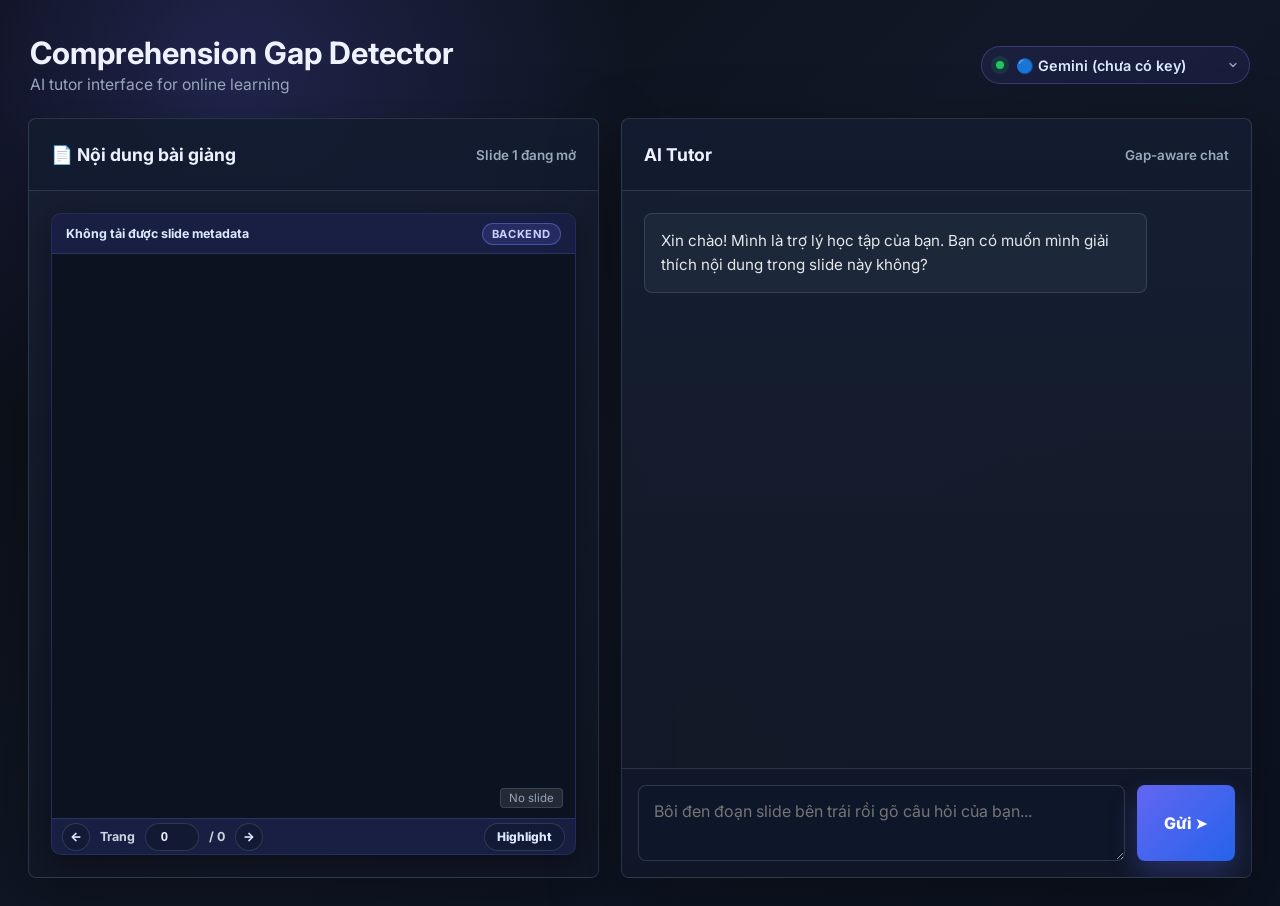
==== commit 5038356c: "Cap nhat nhanh feature/ocr" ====
--- a/codebase/index.html
+++ b/codebase/index.html
@@ -11,126 +11,159 @@
     :root {
       color-scheme: dark;
       --bg: #0a0d14;
+      --panel: #121826;
+      --panel-2: #172033;
       --line: rgba(148, 163, 184, 0.2);
       --text: #eef2ff;
       --muted: #9aa8bd;
+      --soft: #cbd5e1;
       --indigo: #6366f1;
       --indigo-2: #818cf8;
       --blue: #2563eb;
       --student: #315cda;
+      --doc: #f8fafc;
+      --doc-text: #1e293b;
       --amber-bg: rgba(245, 158, 11, 0.13);
       --amber-line: #f59e0b;
       --green-bg: rgba(34, 197, 94, 0.13);
       --green-line: #22c55e;
       --shadow: 0 24px 70px rgba(0, 0, 0, 0.36);
-      font-family: Inter, ui-sans-serif, system-ui, -apple-system, sans-serif;
-    }
-
-    *, *::before, *::after { box-sizing: border-box; }
-
-    /* ── True viewport layout — NO page scroll ── */
-    html, body {
-      height: 100%;
+      font-family: Inter, ui-sans-serif, system-ui, -apple-system, BlinkMacSystemFont, "Segoe UI", sans-serif;
+    }
+
+    * {
+      box-sizing: border-box;
+    }
+
+    body {
       margin: 0;
-      overflow: hidden;
+      min-height: 100vh;
       background:
         radial-gradient(circle at 18% 8%, rgba(99, 102, 241, 0.24), transparent 30%),
         linear-gradient(135deg, #0a0d14 0%, #111827 48%, #0c1220 100%);
       color: var(--text);
     }
 
-    button, textarea, select { font: inherit; }
+    button,
+    textarea,
+    select {
+      font: inherit;
+    }
 
     .app {
-      height: 100vh;
-      display: flex;
-      flex-direction: column;
-      max-width: 1440px;
+      width: min(1440px, 100%);
       margin: 0 auto;
-      padding: 0 24px;
-    }
-
-    /* ── Topbar ── */
+      padding: 28px;
+    }
+
     .topbar {
       display: flex;
       align-items: center;
       justify-content: space-between;
       gap: 18px;
-      flex-shrink: 0;
-      padding: 16px 0 12px;
-      border-bottom: 1px solid var(--line);
-    }
-
-    .brand { display: flex; flex-direction: column; gap: 4px; }
+      padding: 8px 2px 24px;
+    }
+
+    .brand {
+      display: flex;
+      flex-direction: column;
+      gap: 6px;
+    }
 
     .brand h1 {
       margin: 0;
-      font-size: clamp(1.1rem, 2vw, 1.6rem);
-      line-height: 1.1;
+      font-size: clamp(1.45rem, 2.4vw, 2.35rem);
+      line-height: 1.08;
+      letter-spacing: 0;
     }
 
     .brand p {
       margin: 0;
       color: var(--muted);
-      font-size: 0.84rem;
+      font-size: 0.98rem;
+    }
+
+    .status-pill {
+      display: inline-flex;
+      align-items: center;
+      gap: 8px;
+      min-height: 38px;
+      padding: 0 14px;
+      border: 1px solid rgba(129, 140, 248, 0.28);
+      border-radius: 999px;
+      color: #dbeafe;
+      background: rgba(99, 102, 241, 0.1);
+      white-space: nowrap;
+      font-weight: 600;
+      font-size: 0.9rem;
+    }
+
+    .status-dot {
+      width: 8px;
+      height: 8px;
+      border-radius: 999px;
+      background: #22c55e;
+      box-shadow: 0 0 0 5px rgba(34, 197, 94, 0.14);
     }
 
     .provider-selector {
       display: inline-flex;
       align-items: center;
       gap: 8px;
-      min-height: 36px;
+      min-height: 38px;
       padding: 0 4px 0 14px;
       border: 1px solid rgba(129, 140, 248, 0.28);
       border-radius: 999px;
       background: rgba(99, 102, 241, 0.1);
-      transition: border-color 180ms;
-    }
-    .provider-selector:hover { border-color: rgba(129, 140, 248, 0.5); }
-
-    .status-dot {
-      width: 7px; height: 7px;
-      border-radius: 50%;
-      background: #22c55e;
-      box-shadow: 0 0 0 4px rgba(34, 197, 94, 0.14);
+      white-space: nowrap;
+      transition: border-color 180ms ease;
+    }
+
+    .provider-selector:hover {
+      border-color: rgba(129, 140, 248, 0.5);
     }
 
     .provider-selector select {
       appearance: none;
+      -webkit-appearance: none;
       border: 0;
       background: transparent;
       color: #dbeafe;
       font-weight: 600;
-      font-size: 0.88rem;
+      font-size: 0.9rem;
+      font-family: inherit;
       cursor: pointer;
-      padding: 0 22px 0 4px;
+      padding: 0 24px 0 4px;
       outline: none;
       background-image: url("data:image/svg+xml,%3Csvg xmlns='http://www.w3.org/2000/svg' width='12' height='12' viewBox='0 0 24 24' fill='none' stroke='%239aa8bd' stroke-width='2.5' stroke-linecap='round' stroke-linejoin='round'%3E%3Cpolyline points='6 9 12 15 18 9'%3E%3C/polyline%3E%3C/svg%3E");
       background-repeat: no-repeat;
-      background-position: right 4px center;
-    }
-    .provider-selector select option { background: #1e293b; color: #e2e8f0; }
-    .provider-selector select:disabled { opacity: 0.5; cursor: not-allowed; }
-
-    /* ── Workspace: two columns, each scrolls independently ── */
+      background-position: right 6px center;
+    }
+
+    .provider-selector select option {
+      background: #1e293b;
+      color: #e2e8f0;
+    }
+
+    .provider-selector select:disabled {
+      opacity: 0.5;
+      cursor: not-allowed;
+    }
+
     .workspace {
-      flex: 1;
-      min-height: 0;
       display: grid;
-      grid-template-columns: minmax(0, 1.1fr) minmax(0, 1fr);
-      gap: 16px;
-      padding: 16px 0;
-      overflow: hidden;
+      grid-template-columns: minmax(0, 0.95fr) minmax(0, 1.05fr);
+      gap: 22px;
+      align-items: stretch;
     }
 
     .panel {
       min-width: 0;
+      min-height: 680px;
       border: 1px solid var(--line);
-      border-radius: 10px;
+      border-radius: 8px;
       background: linear-gradient(180deg, rgba(23, 32, 51, 0.94), rgba(18, 24, 38, 0.96));
       box-shadow: var(--shadow);
-      display: flex;
-      flex-direction: column;
       overflow: hidden;
     }
 
@@ -139,88 +172,263 @@
       align-items: center;
       justify-content: space-between;
       gap: 12px;
-      flex-shrink: 0;
-      min-height: 60px;
-      padding: 14px 20px;
+      min-height: 72px;
+      padding: 20px 22px;
       border-bottom: 1px solid var(--line);
       background: rgba(15, 23, 42, 0.45);
     }
-    .panel-header h2 { margin: 0; font-size: 1rem; }
-    .mini-meta { color: var(--muted); font-size: 0.82rem; font-weight: 600; }
-
-    /* ── Left: Slide panel — scrolls through slides ── */
-    .slide-panel { /* inherits flex-column from .panel */ }
-
-    .slide-hint {
+
+    .panel-header h2 {
+      margin: 0;
+      font-size: 1.1rem;
+      letter-spacing: 0;
+    }
+
+    .mini-meta {
+      color: var(--muted);
+      font-size: 0.84rem;
+      font-weight: 600;
+    }
+
+    .slide-panel {
+      display: flex;
+      flex-direction: column;
+    }
+
+    .slide-body {
+      display: flex;
+      flex: 1;
+      flex-direction: column;
+      padding: 22px;
+      min-height: 0;
+    }
+
+    .slide-viewer {
+      flex: 1;
+      border-radius: 10px;
+      overflow: hidden;
+      display: flex;
+      flex-direction: column;
+      background: #0b1220;
+      border: 1px solid rgba(99, 102, 241, 0.3);
+      box-shadow: 0 8px 32px rgba(0, 0, 0, 0.4);
+      aspect-ratio: 16 / 9;
+      max-height: none;
+      min-height: 260px;
+      user-select: text;
+      cursor: text;
+    }
+
+    .slide-topbar,
+    .slide-footer {
       display: flex;
       align-items: center;
-      gap: 8px;
-      flex-shrink: 0;
-      padding: 7px 16px;
-      background: rgba(99, 102, 241, 0.1);
-      border-bottom: 1px solid rgba(99, 102, 241, 0.18);
+      justify-content: space-between;
+      flex: 0 0 auto;
+      color: #cbd5e1;
+      background: rgba(99, 102, 241, 0.16);
+      border-color: rgba(129, 140, 248, 0.18);
+    }
+
+    .slide-topbar {
+      min-height: 40px;
+      padding: 0 14px;
+      border-bottom: 1px solid rgba(129, 140, 248, 0.18);
       font-size: 0.78rem;
-      color: #a5b4fc;
-      font-weight: 500;
-    }
-
-    .selection-pill {
-      display: none;
-      align-items: center;
-      gap: 5px;
-      margin-left: auto;
-      padding: 3px 9px;
-      background: rgba(99, 102, 241, 0.28);
-      border: 1px solid rgba(129, 140, 248, 0.45);
-      border-radius: 999px;
-      font-size: 0.74rem;
-      color: #c7d2fe;
-      max-width: 220px;
+      font-weight: 700;
+    }
+
+    .slide-file {
       overflow: hidden;
       text-overflow: ellipsis;
       white-space: nowrap;
-    }
-    .selection-pill.active { display: flex; }
-
-    /* The iframe fills the rest of the left panel and scrolls internally */
-    .html-slide-frame {
+      color: #dbeafe;
+    }
+
+    .slide-day-badge {
+      border: 1px solid rgba(129, 140, 248, 0.4);
+      border-radius: 999px;
+      padding: 3px 9px;
+      color: #c7d2fe;
+      background: rgba(99, 102, 241, 0.18);
+      font-size: 0.7rem;
+      text-transform: uppercase;
+      letter-spacing: 0.6px;
+    }
+
+    .slide-frame {
+      position: relative;
       flex: 1;
       min-height: 0;
+      overflow: hidden;
+      background: linear-gradient(145deg, #1a2744, #0f1f3d);
+    }
+
+    .pdf-frame {
       width: 100%;
+      height: 100%;
       border: 0;
-      background: #f0f2f5;
-      display: block;
-    }
-
-    /* ── Right: Chat panel ── */
-    .chat-panel { /* inherits flex-column from .panel */ }
+      background: #0b1220;
+    }
+
+    .slide-page-badge {
+      position: absolute;
+      bottom: 10px;
+      right: 12px;
+      background: rgba(255, 255, 255, 0.1);
+      border: 1px solid rgba(255, 255, 255, 0.12);
+      border-radius: 4px;
+      padding: 2px 8px;
+      font-size: 0.72rem;
+      color: #94a3b8;
+    }
+
+    .slide-footer {
+      min-height: 36px;
+      padding: 0 10px;
+      border-top: 1px solid rgba(129, 140, 248, 0.18);
+      font-size: 0.78rem;
+      font-weight: 700;
+    }
+
+    .slide-nav {
+      display: inline-flex;
+      align-items: center;
+      gap: 10px;
+    }
+
+    .page-input {
+      width: 54px;
+      height: 28px;
+      border: 1px solid rgba(148, 163, 184, 0.22);
+      border-radius: 999px;
+      color: #eef2ff;
+      background: rgba(15, 23, 42, 0.62);
+      text-align: center;
+      font-size: 0.82rem;
+      font-weight: 800;
+      outline: none;
+    }
+
+    .page-input:focus {
+      border-color: rgba(129, 140, 248, 0.7);
+      box-shadow: 0 0 0 3px rgba(99, 102, 241, 0.14);
+    }
+
+    .slide-nav-button,
+    .highlight-button {
+      border: 1px solid rgba(148, 163, 184, 0.22);
+      border-radius: 999px;
+      color: #dbeafe;
+      background: rgba(15, 23, 42, 0.5);
+      cursor: pointer;
+      font-weight: 800;
+      transition: color 180ms ease, border-color 180ms ease, background 180ms ease, transform 180ms ease;
+    }
+
+    .slide-nav-button {
+      width: 28px;
+      height: 28px;
+      padding: 0;
+    }
+
+    .highlight-button {
+      min-height: 28px;
+      padding: 0 12px;
+      font-size: 0.75rem;
+    }
+
+    .slide-nav-button:hover,
+    .highlight-button:hover {
+      border-color: rgba(129, 140, 248, 0.58);
+      background: rgba(99, 102, 241, 0.22);
+      transform: translateY(-1px);
+    }
+
+    .selection-popover {
+      position: fixed;
+      z-index: 50;
+      display: none;
+      align-items: center;
+      gap: 8px;
+      max-width: min(360px, calc(100vw - 28px));
+      border: 1px solid rgba(129, 140, 248, 0.38);
+      border-radius: 8px;
+      padding: 9px 10px;
+      color: #e5e7eb;
+      background: rgba(15, 23, 42, 0.96);
+      box-shadow: 0 16px 40px rgba(0, 0, 0, 0.36);
+      font-size: 0.82rem;
+      font-weight: 700;
+      opacity: 0;
+      transform: translateY(6px);
+      transition: opacity 140ms ease, transform 140ms ease;
+    }
+
+    .selection-popover.visible {
+      display: flex;
+      opacity: 1;
+      transform: translateY(0);
+    }
+
+    .selection-popover button {
+      border: 1px solid rgba(148, 163, 184, 0.22);
+      border-radius: 999px;
+      min-height: 28px;
+      padding: 0 10px;
+      color: #fff;
+      background: rgba(99, 102, 241, 0.78);
+      cursor: pointer;
+      font-size: 0.78rem;
+      font-weight: 800;
+      white-space: nowrap;
+    }
+
+    .selection-popover .dismiss-selection {
+      color: #cbd5e1;
+      background: rgba(15, 23, 42, 0.74);
+    }
+
+    .chat-panel {
+      display: flex;
+      flex-direction: column;
+      height: min(760px, calc(100vh - 132px));
+    }
 
     .chat-stream {
+      display: flex;
       flex: 1;
+      flex-direction: column;
+      gap: 16px;
       min-height: 0;
       overflow-y: auto;
+      padding: 22px;
+      scroll-behavior: smooth;
+    }
+
+    .message {
       display: flex;
-      flex-direction: column;
-      gap: 14px;
-      padding: 18px 20px;
-      scroll-behavior: smooth;
-    }
-
-    .message { display: flex; width: 100%; }
-    .message.student { justify-content: flex-end; }
+      width: 100%;
+    }
+
+    .message.student {
+      justify-content: flex-end;
+    }
 
     .bubble {
       max-width: min(86%, 720px);
       border-radius: 8px;
-      padding: 13px 15px;
+      padding: 15px 16px;
       line-height: 1.58;
-      font-size: 0.93rem;
-    }
+      font-size: 0.95rem;
+    }
+
     .student .bubble {
       color: #f8fafc;
       background: linear-gradient(135deg, var(--student), var(--indigo));
-      box-shadow: 0 10px 24px rgba(49, 92, 218, 0.25);
-    }
+      box-shadow: 0 12px 26px rgba(49, 92, 218, 0.25);
+    }
+
     .tutor .bubble {
       width: min(92%, 760px);
       border: 1px solid rgba(148, 163, 184, 0.22);
@@ -228,177 +436,239 @@
       background: rgba(30, 41, 59, 0.92);
     }
 
-    .section { padding: 2px 0; }
-    .section h3 { margin: 0 0 8px; font-size: 0.94rem; }
-    .section p { margin: 0; }
-
-    .section-divider { height: 1px; margin: 14px 0; background: rgba(148, 163, 184, 0.22); }
-
-    .misconception, .check {
+    .message.skipped .bubble {
+      color: #cbd5e1;
+      border-color: rgba(148, 163, 184, 0.18);
+      background: rgba(15, 23, 42, 0.58);
+    }
+
+    .section {
+      padding: 2px 0;
+    }
+
+    .section h3 {
+      margin: 0 0 9px;
+      font-size: 0.96rem;
+      letter-spacing: 0;
+    }
+
+    .section p {
+      margin: 0;
+    }
+
+    .section-divider {
+      height: 1px;
+      margin: 16px 0;
+      background: rgba(148, 163, 184, 0.22);
+    }
+
+    .misconception,
+    .check {
       border-left: 4px solid;
       border-radius: 7px;
-      padding: 12px 13px;
-    }
-    .misconception { border-color: var(--amber-line); background: var(--amber-bg); }
-    .check { border-color: var(--green-line); background: var(--green-bg); }
+      padding: 13px 14px;
+    }
+
+    .misconception {
+      border-color: var(--amber-line);
+      background: var(--amber-bg);
+    }
+
+    .check {
+      border-color: var(--green-line);
+      background: var(--green-bg);
+    }
 
     .misconception-wrap {
-      max-height: 260px; opacity: 1; overflow: hidden;
+      max-height: 260px;
+      opacity: 1;
+      overflow: hidden;
       transition: max-height 360ms ease, opacity 260ms ease, margin 360ms ease;
     }
-    .misconception-wrap.hidden { max-height: 0; opacity: 0; margin: 0; }
-
-    .feedback-row { display: flex; flex-wrap: wrap; gap: 7px; margin-top: 14px; }
-
-    .feedback, .skip {
+
+    .misconception-wrap.hidden {
+      max-height: 0;
+      opacity: 0;
+      margin: 0;
+    }
+
+    .feedback-row {
+      display: flex;
+      flex-wrap: wrap;
+      gap: 8px;
+      margin-top: 16px;
+    }
+
+    .feedback,
+    .skip {
       border: 1px solid rgba(148, 163, 184, 0.22);
       border-radius: 999px;
-      min-height: 30px;
-      padding: 0 10px;
+      min-height: 32px;
+      padding: 0 11px;
       color: #b8c4d6;
       background: rgba(15, 23, 42, 0.5);
       cursor: pointer;
-      transition: color 180ms, border-color 180ms, background 180ms, transform 180ms;
-      font-size: 0.81rem;
+      transition: color 180ms ease, border-color 180ms ease, background 180ms ease, transform 180ms ease;
+      font-size: 0.83rem;
       font-weight: 600;
     }
-    .feedback:hover, .skip:hover {
+
+    .feedback:hover,
+    .skip:hover {
       color: #fff;
       border-color: rgba(129, 140, 248, 0.5);
       background: rgba(99, 102, 241, 0.2);
       transform: translateY(-1px);
     }
+
     .feedback.selected {
       color: #fff;
       border-color: rgba(129, 140, 248, 0.72);
       background: rgba(99, 102, 241, 0.42);
     }
 
-    /* ── Composer area (bottom of chat) ── */
     .composer {
-      flex-shrink: 0;
-      display: flex;
-      flex-direction: column;
-      gap: 8px;
-      padding: 10px 16px 14px;
+      display: grid;
+      grid-template-columns: minmax(0, 1fr) auto;
+      gap: 12px;
+      padding: 16px;
       border-top: 1px solid var(--line);
       background: rgba(15, 23, 42, 0.58);
     }
 
-    /* Selection display box — shown when text is highlighted */
-    .selection-display {
-      display: none;
-      flex-direction: column;
-      gap: 4px;
-      padding: 8px 12px;
-      border: 1px solid rgba(129, 140, 248, 0.38);
-      border-radius: 7px;
-      background: rgba(99, 102, 241, 0.09);
-      animation: fadeIn 200ms ease;
-    }
-    .selection-display.active { display: flex; }
-
-    @keyframes fadeIn { from { opacity: 0; transform: translateY(4px); } to { opacity: 1; transform: none; } }
-
-    .selection-display-label {
-      display: flex;
-      align-items: center;
-      justify-content: space-between;
-      gap: 8px;
-      font-size: 0.72rem;
-      font-weight: 700;
-      color: #818cf8;
-      text-transform: uppercase;
-      letter-spacing: 0.5px;
-    }
-
-    .selection-clear-btn {
-      background: none; border: none;
-      color: #64748b; cursor: pointer;
-      font-size: 0.76rem; padding: 0 3px;
-      border-radius: 3px;
-      transition: color 140ms;
-    }
-    .selection-clear-btn:hover { color: #f87171; }
-
-    .selection-display-text {
-      font-size: 0.83rem;
-      color: #c7d2fe;
-      line-height: 1.5;
-      white-space: pre-wrap;
-      max-height: 72px;
-      overflow-y: auto;
-      word-break: break-word;
-    }
-
-    .composer-row {
-      display: grid;
-      grid-template-columns: minmax(0, 1fr) auto;
-      gap: 10px;
-    }
-
     .composer textarea {
       width: 100%;
-      min-height: 50px;
-      max-height: 120px;
+      min-height: 54px;
+      max-height: 128px;
       resize: vertical;
       border: 1px solid rgba(148, 163, 184, 0.24);
       border-radius: 8px;
       outline: none;
-      padding: 12px 14px;
+      padding: 14px 15px;
       color: var(--text);
       background: rgba(15, 23, 42, 0.84);
       line-height: 1.45;
     }
+
     .composer textarea:focus {
       border-color: rgba(129, 140, 248, 0.72);
-      box-shadow: 0 0 0 3px rgba(99, 102, 241, 0.14);
+      box-shadow: 0 0 0 4px rgba(99, 102, 241, 0.14);
     }
 
     .send {
       align-self: stretch;
-      min-width: 90px;
+      min-width: 98px;
       border: 0;
       border-radius: 8px;
-      padding: 0 16px;
+      padding: 0 18px;
       color: #fff;
       background: linear-gradient(135deg, var(--indigo), var(--blue));
       cursor: pointer;
       font-weight: 800;
-      font-size: 0.9rem;
-      box-shadow: 0 12px 24px rgba(99, 102, 241, 0.27);
-      transition: transform 180ms, filter 180ms;
-    }
-    .send:hover { transform: translateY(-1px); filter: brightness(1.06); }
-    .send:disabled { cursor: wait; opacity: 0.72; transform: none; filter: none; }
+      box-shadow: 0 14px 28px rgba(99, 102, 241, 0.27);
+      transition: transform 180ms ease, filter 180ms ease;
+    }
+
+    .send:hover {
+      transform: translateY(-1px);
+      filter: brightness(1.06);
+    }
+
+    .send:disabled {
+      cursor: wait;
+      opacity: 0.72;
+      transform: none;
+      filter: none;
+    }
 
     .loading .bubble {
-      display: inline-flex; align-items: center; gap: 10px;
-      color: #dbeafe; background: rgba(30, 41, 59, 0.74);
+      display: inline-flex;
+      align-items: center;
+      gap: 10px;
+      color: #dbeafe;
+      background: rgba(30, 41, 59, 0.74);
     }
 
     .spinner {
-      width: 15px; height: 15px;
-      border: 2px solid rgba(219, 234, 254, 0.3);
+      width: 16px;
+      height: 16px;
+      border: 2px solid rgba(219, 234, 254, 0.32);
       border-top-color: #dbeafe;
-      border-radius: 50%;
+      border-radius: 999px;
       animation: spin 800ms linear infinite;
     }
-    @keyframes spin { to { transform: rotate(360deg); } }
-
-    @media (max-width: 860px) {
-      .workspace { grid-template-columns: 1fr; overflow-y: auto; }
-      .panel { min-height: 400px; }
-      .html-slide-frame { height: 500px; flex: none; }
+
+    @keyframes spin {
+      to {
+        transform: rotate(360deg);
+      }
+    }
+
+    @media (max-width: 900px) {
+      .app {
+        padding: 18px;
+      }
+
+      .topbar {
+        align-items: flex-start;
+        flex-direction: column;
+      }
+
+      .panel-header {
+        align-items: flex-start;
+        flex-direction: column;
+      }
+
+      .workspace {
+        grid-template-columns: 1fr;
+      }
+
+      .panel {
+        min-height: auto;
+      }
+
+      .slide-viewer {
+        max-height: none;
+      }
+
+      .bubble,
+      .tutor .bubble {
+        max-width: 100%;
+        width: auto;
+      }
+    }
+
+    @media (max-width: 560px) {
+      .app {
+        padding: 14px;
+      }
+
+      .panel-header,
+      .slide-body,
+      .chat-stream {
+        padding: 16px;
+      }
+
+      .slide-viewer {
+        min-height: 230px;
+      }
+
+      .composer {
+        grid-template-columns: 1fr;
+      }
+
+      .send {
+        min-height: 48px;
+      }
     }
   </style>
 </head>
 <body>
-  <div class="app">
+  <main class="app">
     <header class="topbar">
       <div class="brand">
-        <h1>🧠 Comprehension Gap Detector</h1>
-        <p>Bôi đen đoạn slide → AI giải thích & phát hiện hiểu nhầm</p>
+        <h1>Comprehension Gap Detector</h1>
+        <p>AI tutor interface for online learning</p>
       </div>
       <div class="provider-selector">
         <span class="status-dot"></span>
@@ -412,66 +682,66 @@
     </header>
 
     <section class="workspace" aria-label="Comprehension Gap Detector workspace">
-
-      <!-- LEFT: Slide viewer -->
       <article class="panel slide-panel">
         <header class="panel-header">
           <h2>📄 Nội dung bài giảng</h2>
-          <span class="mini-meta">AI in Action — Day 1 &amp; Day 2</span>
+          <span class="mini-meta" id="activeSlideMeta">Slide 1 đang mở</span>
         </header>
-        <div class="slide-hint">
-          <span>✍️</span>
-          <span>Bôi đen bất kỳ đoạn nào → AI đọc làm ngữ cảnh</span>
-          <span class="selection-pill" id="selectionPill">📌 <span id="selectionPreview"></span></span>
-        </div>
-        <iframe
-          id="slideHtmlFrame"
-          class="html-slide-frame"
-          src="/slides/ai_in_action_slides.html"
-          title="AI in Action slide viewer"
-        ></iframe>
-      </article>
-
-      <!-- RIGHT: Chat panel -->
-      <article class="panel chat-panel">
-        <header class="panel-header">
-          <h2>🤖 AI Tutor</h2>
-          <span class="mini-meta">Gap-aware chat</span>
-        </header>
-
-        <div class="chat-stream" id="chatStream" aria-live="polite">
-          <div class="message tutor">
-            <div class="bubble" style="border-color:rgba(99,102,241,0.3);background:rgba(99,102,241,0.08);">
-              👋 Chào! Hãy <strong>bôi đen</strong> đoạn nội dung bạn muốn hỏi bên trái, rồi gõ câu hỏi bên dưới.
+        <div class="slide-body">
+          <div class="slide-viewer" aria-label="Slide viewer" tabindex="0">
+            <div class="slide-topbar">
+              <span class="slide-file" id="slideFileName">day01-llm-foundation.pdf</span>
+              <span class="slide-day-badge" id="slideDayBadge">Day 1 · 0 trang</span>
+            </div>
+            <div class="slide-frame" id="slideFrame">
+              <iframe class="pdf-frame" id="pdfFrame" title="PDF slide viewer"></iframe>
+              <div class="slide-page-badge" id="slidePageBadge">Trang 14</div>
+            </div>
+            <div class="slide-footer">
+              <div class="slide-nav" aria-label="Điều hướng slide">
+                <button class="slide-nav-button" id="prevSlide" type="button" aria-label="Trang trước">←</button>
+                <span>Trang</span>
+                <input class="page-input" id="pageInput" type="number" min="1" value="1" aria-label="Nhập trang">
+                <span id="slideCounter">/ 29</span>
+                <button class="slide-nav-button" id="nextSlide" type="button" aria-label="Trang sau">→</button>
+              </div>
+              <button class="highlight-button" id="highlightSlide" type="button">Highlight</button>
             </div>
           </div>
         </div>
+      </article>
+
+      <article class="panel chat-panel">
+        <header class="panel-header">
+          <h2>AI Tutor</h2>
+          <span class="mini-meta">Gap-aware chat</span>
+        </header>
+
+        <div class="chat-stream" id="chatStream" aria-live="polite">
+          <div class="message tutor">
+            <div class="bubble">Xin chào! Mình là trợ lý học tập của bạn. Bạn có muốn mình giải thích nội dung trong slide này không?</div>
+          </div>
+        </div>
 
         <form class="composer" id="composer">
-          <!-- Selection display: shown when user highlights text -->
-          <div class="selection-display" id="selectionDisplay">
-            <div class="selection-display-label">
-              <span>✍️ Đoạn đang bôi đen (ngữ cảnh AI)</span>
-              <button class="selection-clear-btn" id="selectionClearBtn" type="button">✕ Xóa</button>
-            </div>
-            <div class="selection-display-text" id="selectionDisplayText"></div>
-          </div>
-          <div class="composer-row">
-            <textarea id="questionInput" placeholder="Bôi đen đoạn slide bên trái rồi gõ câu hỏi..." rows="2"></textarea>
-            <button class="send" id="sendButton" type="submit">Gửi ➤</button>
-          </div>
+          <textarea id="questionInput" placeholder="Bôi đen đoạn slide bên trái rồi gõ câu hỏi của bạn..." rows="2"></textarea>
+          <button class="send" id="sendButton" type="submit">Gửi ➤</button>
         </form>
       </article>
     </section>
+  </main>
+  <div class="selection-popover" id="selectionPopover" role="dialog" aria-live="polite">
+    <span>Bạn có muốn hỏi AI về nội dung này không?</span>
+    <button id="askSelection" type="button">Có</button>
+    <button class="dismiss-selection" id="dismissSelection" type="button">Không</button>
   </div>
 
   <script>
     (async function main() {
-
-      /* ── 1. Load .env ── */
+      /* ───────── 1. Fetch & parse .env ───────── */
       let ENV = {};
       try {
-        const res = await fetch("/.env");
+        const res = await fetch("../.env");
         if (!res.ok) throw new Error(`HTTP ${res.status}`);
         const text = await res.text();
         text.split("\n").forEach(line => {
@@ -479,94 +749,241 @@
           if (!line || line.startsWith("#")) return;
           const idx = line.indexOf("=");
           if (idx === -1) return;
-          ENV[line.slice(0, idx).trim()] = line.slice(idx + 1).trim();
+          const key = line.slice(0, idx).trim();
+          const val = line.slice(idx + 1).trim();
+          ENV[key] = val;
         });
         console.log(".env loaded — ACTIVE_PROVIDER:", ENV.ACTIVE_PROVIDER || "(chưa set)");
       } catch (err) {
-        console.warn("Không đọc được .env:", err.message);
-      }
-
-      /* ── 2. DOM refs ── */
-      const chatStream       = document.getElementById("chatStream");
-      const composer         = document.getElementById("composer");
-      const questionInput    = document.getElementById("questionInput");
-      const sendButton       = document.getElementById("sendButton");
-      const providerSelect   = document.getElementById("providerSelect");
-      const slideHtmlFrame   = document.getElementById("slideHtmlFrame");
-      const selectionPill    = document.getElementById("selectionPill");
-      const selectionPreview = document.getElementById("selectionPreview");
-      const selectionDisplay = document.getElementById("selectionDisplay");
-      const selectionDisplayText = document.getElementById("selectionDisplayText");
-      const selectionClearBtn    = document.getElementById("selectionClearBtn");
-
-      /* ── 3. System prompt ── */
+        console.warn("Không đọc được .env, app vẫn chạy ở chế độ không API key:", err.message);
+      }
+
+      /* ───────── 2. DOM refs ───────── */
+      const chatStream = document.querySelector("#chatStream");
+      const composer = document.querySelector("#composer");
+      const questionInput = document.querySelector("#questionInput");
+      const sendButton = document.querySelector("#sendButton");
+      const providerSelect = document.querySelector("#providerSelect");
+      const activeSlideMeta = document.querySelector("#activeSlideMeta");
+      const slideViewer = document.querySelector(".slide-viewer");
+      const slideFileName = document.querySelector("#slideFileName");
+      const slideDayBadge = document.querySelector("#slideDayBadge");
+      const pdfFrame = document.querySelector("#pdfFrame");
+      const slidePageBadge = document.querySelector("#slidePageBadge");
+      const slideCounter = document.querySelector("#slideCounter");
+      const pageInput = document.querySelector("#pageInput");
+      const prevSlide = document.querySelector("#prevSlide");
+      const nextSlide = document.querySelector("#nextSlide");
+      const highlightSlide = document.querySelector("#highlightSlide");
+      const selectionPopover = document.querySelector("#selectionPopover");
+      const askSelection = document.querySelector("#askSelection");
+      const dismissSelection = document.querySelector("#dismissSelection");
+
+      /* ───────── 3. Slide context & System prompt ───────── */
+      let SLIDES = [];
+      let SLIDE_DAYS = [];
       let SLIDE_CONTEXT = "";
-      let SYSTEM_PROMPT = buildSystemPrompt("");
-
-      function buildSystemPrompt(selectedText) {
-        const ctx = selectedText && selectedText.trim()
-          ? `Đoạn slide học viên đang bôi đen:\n---\n${selectedText.trim()}\n---`
-          : "(Học viên chưa bôi đen đoạn nào. Hãy gợi ý họ bôi đen nội dung muốn hỏi.)";
-        return `Bạn là AI Tutor trong nền tảng học AI Thực Chiến. Học viên đang đọc slide HTML và vừa bôi đen một đoạn rồi hỏi bạn.
-${ctx}
+      let SYSTEM_PROMPT = "";
+      let currentSlideIndex = 0;
+      let selectedSlideText = "";
+      let pdfHashSyncTimer = null;
+      const ocrCache = new Map();
+
+      function buildSystemPrompt(slideContext) {
+        return `Bạn là AI Tutor trong nền tảng học AI Thực Chiến. Học viên đang đọc slide và vừa bôi đen một đoạn rồi hỏi bạn.
+Tài liệu slide học viên đang xem:
+${slideContext}
 Với MỖI câu hỏi, bạn BẮT BUỘC trả lời theo đúng cấu trúc JSON sau, không thêm gì khác ngoài JSON:
 {
-  "answer": "Câu trả lời giải thích khái niệm, dựa vào đoạn bôi đen nếu có. Nếu không có căn cứ trong đoạn, ghi rõ 'thông tin này ngoài đoạn đang xem'.",
+  "answer": "Câu trả lời giải thích khái niệm, kèm citation trang tương ứng nếu có căn cứ trong tài liệu. Nếu không có căn cứ, ghi rõ 'thông tin này ngoài tài liệu hiện tại'.",
   "has_misconception": true hoặc false,
-  "misconception": "Chỉ điền nếu has_misconception=true: mô tả ngắn gọn học viên đang nhầm điểm gì và đúng phải là gì. Nếu false, để chuỗi rỗng.",
-  "check_question": "1 câu hỏi ngắn kiểm tra xem học viên đã hiểu đúng chưa."
+  "misconception": "Chỉ điền nếu has_misconception=true: mô tả ngắn gọn học viên đang nhầm điểm gì và đúng phải là gì, kèm citation nếu có. Nếu false, để chuỗi rỗng.",
+  "check_question": "1 câu hỏi ngắn kiểm tra xem học viên đã hiểu đúng chưa. Phải liên quan trực tiếp đến câu hỏi vừa được hỏi."
 }
 Quy tắc:
-- has_misconception = true CHỈ KHI câu hỏi ẩn chứa nhầm lẫn rõ ràng.
-- Nếu câu hỏi quá ngắn/mơ hồ (dưới 10 chữ): answer = "Bạn đang thắc mắc về phần nào cụ thể? Hãy mô tả thêm.", has_misconception = false, check_question = "".
-- Luôn dùng tiếng Việt, giọng thân thiện như mentor.`;
-      }
-
-      /* ── 4. Selection capture — nhận postMessage từ iframe slide ── */
-      // Slide HTML tự gửi selection qua postMessage mỗi khi user bôi đen.
-      // Đây là cách duy nhất reliable để vượt qua iframe boundary.
-
-      function applySelection(text) {
-        const trimmed = (text || "").trim();
-        if (trimmed.length > 8) {
-          SLIDE_CONTEXT = trimmed;
-          SYSTEM_PROMPT = buildSystemPrompt(trimmed);
-
-          const preview = trimmed.length > 45 ? trimmed.substring(0, 45) + "…" : trimmed;
-          selectionPreview.textContent = preview;
-          selectionPill.classList.add("active");
-
-          selectionDisplayText.textContent = trimmed;
-          selectionDisplay.classList.add("active");
-
-          questionInput.placeholder = "Đoạn đã bôi đen ở trên. Gõ câu hỏi của bạn...";
-          questionInput.focus();
-        }
-      }
-
-      function clearSelection() {
-        SLIDE_CONTEXT = "";
-        SYSTEM_PROMPT = buildSystemPrompt("");
-        selectionDisplay.classList.remove("active");
-        selectionDisplayText.textContent = "";
-        selectionPill.classList.remove("active");
-        selectionPreview.textContent = "";
-        questionInput.placeholder = "Bôi đen đoạn slide bên trái rồi gõ câu hỏi...";
-      }
-
-      selectionClearBtn.addEventListener("click", clearSelection);
-
-      // Lắng nghe postMessage từ iframe slide
-      window.addEventListener("message", function (event) {
-        // Chỉ nhận từ đúng iframe, bỏ qua mọi source khác
+- has_misconception = true CHỈ KHI câu hỏi ẩn chứa nhầm lẫn rõ ràng. Đừng flag false positive.
+- Nếu câu hỏi quá ngắn/mơ hồ (dưới 10 chữ): answer = "Bạn đang thắc mắc về phần nào cụ thể? Hãy mô tả thêm để mình hỗ trợ chính xác hơn.", has_misconception = false, check_question = "".
+- Luôn dùng tiếng Việt, giọng thân thiện như mentor, không học thuật cứng nhắc.`;
+      }
+
+      function getPdfUrl(lesson) {
+        return `../data/vlearn-pack/slides/${lesson.pdf}#page=${lesson.page}&toolbar=0&navpanes=0&view=FitH`;
+      }
+
+      function getPromptContext(lesson, text) {
+        const ocr = text && text.trim()
+          ? text.trim()
+          : `Chưa có OCR text cho ${lesson.day_title || lesson.dayTitle} — trang ${lesson.page}.`;
+        return `[${lesson.day_title || lesson.dayTitle} — Trang ${lesson.page}]
+PDF: ${lesson.pdf}
+Nội dung trích xuất từ slide:
+${ocr}`;
+      }
+
+      async function loadOcrText(lesson) {
+        SLIDE_CONTEXT = getPromptContext(lesson, "");
+        SYSTEM_PROMPT = buildSystemPrompt(SLIDE_CONTEXT);
+
+        if (ocrCache.has(lesson.id)) {
+          const cached = ocrCache.get(lesson.id);
+          SLIDE_CONTEXT = getPromptContext(lesson, cached);
+          SYSTEM_PROMPT = buildSystemPrompt(SLIDE_CONTEXT);
+          return;
+        }
+
+        if (location.protocol === "file:") {
+          return;
+        }
+
         try {
-          if (event.source !== slideHtmlFrame.contentWindow) return;
-        } catch (e) { return; }
-        if (!event.data || event.data.type !== "SLIDE_SELECTION") return;
-        applySelection(event.data.text);
+          const res = await fetch(`/api/ocr?slide=${encodeURIComponent(lesson.id)}`);
+          if (!res.ok) throw new Error(`HTTP ${res.status}`);
+          const data = await res.json();
+          const text = data.text?.trim() || `Không tìm thấy text cho ${lesson.title}.`;
+          ocrCache.set(lesson.id, text);
+          if (data.page && data.page_count && data.slide === lesson.id) {
+            pageInput.value = data.page;
+            slideCounter.textContent = `/ ${data.page_count}`;
+            slidePageBadge.textContent = `Trang ${data.page} / ${data.page_count}`;
+          }
+          SLIDE_CONTEXT = getPromptContext(lesson, text);
+          SYSTEM_PROMPT = buildSystemPrompt(SLIDE_CONTEXT);
+        } catch (err) {
+          console.warn("Không tải được OCR endpoint, dùng fallback:", err);
+          const fallback = `Không tải được OCR cho ${lesson.title}.\nPDF: ${lesson.pdf}\nTrang: ${lesson.page}`;
+          SLIDE_CONTEXT = getPromptContext(lesson, fallback);
+          SYSTEM_PROMPT = buildSystemPrompt(SLIDE_CONTEXT);
+        }
+      }
+
+      function renderSlide(index) {
+        if (!SLIDES.length) return;
+        currentSlideIndex = (index + SLIDES.length) % SLIDES.length;
+        const lesson = SLIDES[currentSlideIndex];
+        SLIDE_CONTEXT = getPromptContext(lesson, "");
+        SYSTEM_PROMPT = buildSystemPrompt(SLIDE_CONTEXT);
+        activeSlideMeta.textContent = `${lesson.day_title} · Slide ${lesson.page}`;
+        slideFileName.textContent = lesson.file;
+        slideDayBadge.textContent = `${lesson.badge || lesson.day_title} · ${lesson.page_count} trang`;
+        pageInput.max = lesson.page_count;
+        pageInput.value = lesson.page;
+        slideCounter.textContent = `/ ${lesson.page_count}`;
+        slidePageBadge.textContent = `Trang ${lesson.page} / ${lesson.page_count}`;
+        pdfFrame.src = getPdfUrl(lesson);
+        questionInput.placeholder = `Trang ${lesson.page}: bôi đen nội dung trên slide rồi gõ câu hỏi của bạn...`;
+        questionInput.dataset.selection = "";
+        loadOcrText(lesson);
+      }
+
+      async function loadSlideMetadata() {
+        try {
+          const res = await fetch("/api/slides");
+          if (!res.ok) throw new Error(`HTTP ${res.status}`);
+          const data = await res.json();
+          SLIDE_DAYS = data.days || [];
+          SLIDES = SLIDE_DAYS.flatMap(day => day.slides || []);
+          if (!SLIDES.length) throw new Error("Không có slide trong metadata.");
+          renderSlide(0);
+        } catch (err) {
+          console.error("Không tải được /api/slides:", err);
+          slideFileName.textContent = "Không tải được slide metadata";
+          slideDayBadge.textContent = "Backend";
+          pageInput.value = 0;
+          slideCounter.textContent = "/ 0";
+          slidePageBadge.textContent = "No slide";
+        }
+      }
+
+      prevSlide.addEventListener("click", () => renderSlide(currentSlideIndex - 1));
+      nextSlide.addEventListener("click", () => renderSlide(currentSlideIndex + 1));
+      pageInput.addEventListener("change", () => {
+        const requestedPage = Number(pageInput.value);
+        renderPageByNumber(requestedPage);
       });
-
-      /* ── 5. Multi-provider adapters ── */
+      highlightSlide.addEventListener("click", () => questionInput.focus());
+
+      function renderPageByNumber(page) {
+        const activeDay = SLIDES[currentSlideIndex]?.day_id;
+        const selectedIndex = SLIDES.findIndex(slide => slide.day_id === activeDay && slide.page === page);
+        if (selectedIndex === -1) {
+          pageInput.value = SLIDES[currentSlideIndex]?.page || 1;
+          return;
+        }
+        renderSlide(selectedIndex);
+      }
+
+      function syncPageFromPdfHash() {
+        try {
+          const hash = pdfFrame.contentWindow?.location?.hash || "";
+          const match = hash.match(/page=(\d+)/);
+          if (!match) return;
+          const page = Number(match[1]);
+          if (page && page !== SLIDES[currentSlideIndex]?.page) {
+            renderPageByNumber(page);
+          }
+        } catch (err) {
+          // Browser PDF viewers may block access to their internal location.
+        }
+      }
+
+      function capturePdfSelection(event) {
+        try {
+          const selected = pdfFrame.contentWindow?.getSelection?.().toString().trim() || "";
+          if (selected.length > 10) {
+            captureSelection(event, selected);
+          }
+        } catch (err) {
+          console.warn("Không thể đọc selection trực tiếp từ PDF viewer:", err);
+        }
+      }
+
+      function wirePdfFrameInteractions() {
+        window.clearInterval(pdfHashSyncTimer);
+        try {
+          const doc = pdfFrame.contentDocument || pdfFrame.contentWindow?.document;
+          doc?.addEventListener("mouseup", capturePdfSelection);
+          pdfFrame.contentWindow?.addEventListener("hashchange", syncPageFromPdfHash);
+        } catch (err) {
+          console.warn("PDF viewer không cho gắn selection listener trực tiếp:", err);
+        }
+        pdfHashSyncTimer = window.setInterval(syncPageFromPdfHash, 700);
+      }
+
+      function hideSelectionPopover() {
+        selectionPopover.classList.remove("visible");
+      }
+
+      function showSelectionPopover(event, selected) {
+        selectedSlideText = selected;
+        const iframeRect = pdfFrame.getBoundingClientRect();
+        const fromIframe = event.view === pdfFrame.contentWindow;
+        const baseX = fromIframe ? iframeRect.left + event.clientX : event.clientX;
+        const baseY = fromIframe ? iframeRect.top + event.clientY : event.clientY;
+        const x = Math.min(baseX + 12, window.innerWidth - 320);
+        const y = Math.min(baseY + 12, window.innerHeight - 70);
+        selectionPopover.style.left = `${Math.max(14, x)}px`;
+        selectionPopover.style.top = `${Math.max(14, y)}px`;
+        selectionPopover.classList.add("visible");
+      }
+
+      function captureSelection(event, explicitText) {
+        const selected = (explicitText || window.getSelection().toString()).trim();
+        if (selected.length > 10) {
+          const preview = selected.length > 40 ? `${selected.substring(0, 40)}...` : selected;
+          selectedSlideText = selected;
+          questionInput.placeholder = `Bôi đen: "${preview}" — gõ câu hỏi của bạn`;
+          questionInput.dataset.selection = selected;
+          showSelectionPopover(event, selected);
+        }
+      }
+
+      pdfFrame.addEventListener("load", wirePdfFrameInteractions);
+      dismissSelection.addEventListener("click", hideSelectionPopover);
+      document.addEventListener("keydown", (event) => {
+        if (event.key === "Escape") hideSelectionPopover();
+      });
+
+      /* ───────── 4. Multi-provider adapters ───────── */
       const PROVIDERS = {
         gemini: {
           name: "Gemini",
@@ -579,15 +996,13 @@
                 method: "POST",
                 headers: { "Content-Type": "application/json" },
                 body: JSON.stringify({
-                  // Gemini API: systemInstruction riêng, contents chỉ chứa user message
-                  systemInstruction: { parts: [{ text: SYSTEM_PROMPT }] },
-                  contents: [{ role: "user", parts: [{ text: userText }] }]
+                  contents: [{ parts: [{ text: SYSTEM_PROMPT + "\n\nCâu hỏi học viên: " + userText }] }]
                 })
               }
             };
           },
           parseResponse(data) {
-            if (data.error) throw new Error(data.error.message || "Lỗi Gemini: " + JSON.stringify(data.error));
+            if (data.error) throw new Error(data.error.message || "Lỗi từ Gemini API");
             return data.candidates[0].content.parts[0].text;
           }
         },
@@ -638,14 +1053,16 @@
                   model: ENV.ANTHROPIC_MODEL || "claude-sonnet-4-20250514",
                   max_tokens: 1024,
                   system: SYSTEM_PROMPT,
-                  messages: [{ role: "user", content: userText }]
+                  messages: [
+                    { role: "user", content: userText }
+                  ]
                 })
               }
             };
           },
           parseResponse(data) {
             if (data.error) throw new Error(data.error.message || "Lỗi từ Anthropic API");
-            if (data.type === "error") throw new Error(data.error?.message || "Lỗi từ Anthropic");
+            if (data.type === "error") throw new Error(data.error?.message || "Lỗi từ Anthropic API");
             return data.content[0].text;
           }
         },
@@ -679,7 +1096,11 @@
         }
       };
 
-      /* ── 6. Provider selector ── */
+      /* ───────── 5. Provider selector init ───────── */
+      function getActiveProvider() {
+        return providerSelect.value;
+      }
+
       function initProviderSelector() {
         if (ENV.ACTIVE_PROVIDER && PROVIDERS[ENV.ACTIVE_PROVIDER]) {
           providerSelect.value = ENV.ACTIVE_PROVIDER;
@@ -693,45 +1114,56 @@
         });
       }
 
-      /* ── 7. Chat utilities ── */
+      /* ───────── 6. Utility functions ───────── */
       function scrollToLatest() {
         chatStream.scrollTop = chatStream.scrollHeight;
       }
 
       function wireTutorActions(root = document) {
-        root.querySelectorAll(".feedback").forEach(btn => {
-          btn.addEventListener("click", () => {
-            btn.closest(".feedback-row").querySelectorAll(".feedback").forEach(b => b.classList.remove("selected"));
-            btn.classList.add("selected");
+        root.querySelectorAll(".feedback").forEach((button) => {
+          button.addEventListener("click", () => {
+            const row = button.closest(".feedback-row");
+            row.querySelectorAll(".feedback").forEach((item) => item.classList.remove("selected"));
+            button.classList.add("selected");
           });
         });
-        root.querySelectorAll(".skip").forEach(btn => {
-          btn.addEventListener("click", () => {
-            const wrap = btn.closest(".tutor-response")?.querySelector(".misconception-wrap");
-            if (wrap) { wrap.classList.add("hidden"); btn.textContent = "Đã bỏ qua"; btn.disabled = true; }
+
+        root.querySelectorAll(".skip").forEach((button) => {
+          button.addEventListener("click", () => {
+            const message = button.closest(".message");
+            const bubble = message.querySelector(".bubble");
+            message.classList.add("skipped");
+            bubble.innerHTML = `
+              <div class="section answer">
+                <h3>Đã bỏ qua</h3>
+                <p>Mình đã bỏ qua câu hỏi kiểm tra này. Bạn có thể hỏi câu tiếp theo bất cứ lúc nào.</p>
+              </div>`;
           });
         });
       }
 
       function addStudentMessage(text) {
-        const el = document.createElement("div");
-        el.className = "message student";
-        el.innerHTML = `<div class="bubble">${text.replace(/</g,"&lt;")}</div>`;
-        chatStream.appendChild(el);
+        const wrapper = document.createElement("div");
+        wrapper.className = "message student";
+        const bubble = document.createElement("div");
+        bubble.className = "bubble";
+        bubble.textContent = text;
+        wrapper.appendChild(bubble);
+        chatStream.appendChild(wrapper);
       }
 
       function addLoadingMessage(providerName) {
-        const el = document.createElement("div");
-        el.className = "message tutor loading";
-        el.innerHTML = `<div class="bubble"><span class="spinner" aria-hidden="true"></span>🤔 Đang hỏi ${providerName}...</div>`;
-        chatStream.appendChild(el);
-        return el;
+        const wrapper = document.createElement("div");
+        wrapper.className = "message tutor loading";
+        wrapper.innerHTML = `<div class="bubble"><span class="spinner" aria-hidden="true"></span>🤔 Đang hỏi ${providerName}...</div>`;
+        chatStream.appendChild(wrapper);
+        return wrapper;
       }
 
       function renderTutorResponse(json) {
-        const el = document.createElement("div");
-        el.className = "message tutor";
-        el.innerHTML = `
+        const msgDiv = document.createElement("div");
+        msgDiv.className = "message tutor";
+        msgDiv.innerHTML = `
           <div class="bubble tutor-response">
             <div class="section answer">
               <h3>📖 Trả lời:</h3>
@@ -740,83 +1172,85 @@
             <div class="section-divider"></div>
             <div class="misconception-wrap${json.has_misconception ? "" : " hidden"}">
               <div class="section misconception">
-                <h3>💡 Có thể bạn đang nhầm:</h3>
+                <h3>💡 Mình nhận ra bạn có thể đang nhầm:</h3>
                 <p>${json.misconception || ""}</p>
               </div>
               <div class="section-divider"></div>
             </div>
             <div class="section check">
               <h3>✅ Câu kiểm tra nhanh:</h3>
-              <p>${json.check_question || "(Không cần kiểm tra thêm.)"}</p>
+              <p>${json.check_question || "(Không cần kiểm tra thêm cho câu hỏi này.)"}</p>
             </div>
             <div class="feedback-row">
               <button class="feedback" type="button">👍 Hữu ích</button>
-              <button class="feedback" type="button">😕 Quá khó</button>
-              <button class="feedback" type="button">🚫 Không liên quan</button>
+              <button class="feedback" type="button">👎 Quá khó</button>
+              <button class="feedback" type="button">👎 Không liên quan</button>
               <button class="skip" type="button">Bỏ qua →</button>
             </div>
           </div>`;
-        chatStream.appendChild(el);
-        wireTutorActions(el);
+        chatStream.appendChild(msgDiv);
+        wireTutorActions(msgDiv);
       }
 
       function renderError(message) {
-        const el = document.createElement("div");
-        el.className = "message tutor";
-        el.innerHTML = `<div class="bubble" style="border-color:rgba(239,68,68,0.4);color:#fca5a5">⚠️ ${message}</div>`;
-        chatStream.appendChild(el);
-      }
-
-      /* ── 8. Submit handler ── */
-      composer.addEventListener("submit", async (e) => {
-        e.preventDefault();
-        const text = questionInput.value.trim();
-        if (!text) return;
-
-        const provider = PROVIDERS[providerSelect.value];
-        if (!provider) { renderError("Provider không hợp lệ."); return; }
-        if (!provider.getKey()) {
-          renderError(`Chưa có API key cho ${provider.name}. Thêm key vào file .env rồi reload.`);
+        const errDiv = document.createElement("div");
+        errDiv.className = "message tutor";
+        errDiv.innerHTML = `<div class="bubble" style="border-color:rgba(239,68,68,0.4);color:#fca5a5">⚠️ ${message}</div>`;
+        chatStream.appendChild(errDiv);
+      }
+
+      function renderLocalFallback(userText) {
+        const selected = questionInput.dataset.selection || selectedSlideText;
+        renderTutorResponse({
+          answer: `Mình đang dùng chế độ dự phòng vì chưa có API key khả dụng. ${selected ? `Đoạn bạn chọn là: "${selected}". ` : ""}Bạn có thể xem đây là phần cần làm rõ trong slide; mình sẽ tập trung vào ý chính, thuật ngữ và ví dụ liên quan đến đoạn đó.`,
+          has_misconception: false,
+          misconception: "",
+          check_question: "Bạn muốn mình làm rõ thuật ngữ, ví dụ, hay ý chính nào trong đoạn này?"
+        });
+      }
+
+      async function submitQuestion(text) {
+        const cleaned = text.trim();
+        if (!cleaned) return;
+
+        const providerId = getActiveProvider();
+        const provider = PROVIDERS[providerId];
+
+        if (!provider) {
+          renderError("Provider không hợp lệ.");
           return;
         }
 
-        addStudentMessage(text);
+        addStudentMessage(cleaned);
         questionInput.value = "";
         questionInput.disabled = true;
         sendButton.disabled = true;
         providerSelect.disabled = true;
+
+        if (!provider.getKey()) {
+          renderLocalFallback(cleaned);
+          questionInput.disabled = false;
+          sendButton.disabled = false;
+          providerSelect.disabled = false;
+          questionInput.focus();
+          scrollToLatest();
+          return;
+        }
+
         const loading = addLoadingMessage(provider.name);
         scrollToLatest();
 
         try {
-          const { url, options } = provider.buildRequest(text);
-          console.log("[DEBUG] Gửi tới", provider.name, "| SYSTEM_PROMPT snippet:", SYSTEM_PROMPT.substring(0, 120));
+          const { url, options } = provider.buildRequest(cleaned);
           const res = await fetch(url, options);
           const data = await res.json();
           const raw = provider.parseResponse(data);
-          console.log("[DEBUG] Raw response:", raw.substring(0, 300));
-          // Parse JSON — thử nhiều cách khác nhau
-          let json;
-          try {
-            // Loại bỏ markdown code fence và trim
-            const cleaned = raw.replace(/^```(?:json)?\s*/m, "").replace(/\s*```$/m, "").trim();
-            json = JSON.parse(cleaned);
-          } catch (parseErr) {
-            // Thử tìm JSON object đầu tiên trong response
-            const match = raw.match(/\{[\s\S]*\}/);
-            if (match) {
-              json = JSON.parse(match[0]);
-            } else {
-              // Fallback: render raw text nếu không parse được
-              json = { answer: raw, has_misconception: false, misconception: "", check_question: "" };
-            }
-          }
+          const json = JSON.parse(raw.replace(/```json|```/g, "").trim());
           loading.remove();
           renderTutorResponse(json);
         } catch (err) {
-          console.error("[ERROR]", err);
           loading.remove();
-          renderError(`Lỗi ${provider.name}: ${err.message}`);
+          renderError(`Lỗi kết nối ${provider.name}: ${err.message}. Kiểm tra API key.`);
         }
 
         questionInput.disabled = false;
@@ -824,13 +1258,27 @@
         providerSelect.disabled = false;
         questionInput.focus();
         scrollToLatest();
+      }
+
+      /* ───────── 7. Submit handler ───────── */
+      composer.addEventListener("submit", async (event) => {
+        event.preventDefault();
+        submitQuestion(questionInput.value);
       });
 
-      /* ── 9. Init ── */
+      askSelection.addEventListener("click", () => {
+        const text = selectedSlideText.trim();
+        hideSelectionPopover();
+        if (text) {
+          submitQuestion(`Giải thích về "${text}" trong slide.`);
+        }
+      });
+
+      /* ───────── 8. Init ───────── */
       initProviderSelector();
       wireTutorActions();
-
+      loadSlideMetadata();
     })();
   </script>
 </body>
-</html>+</html>
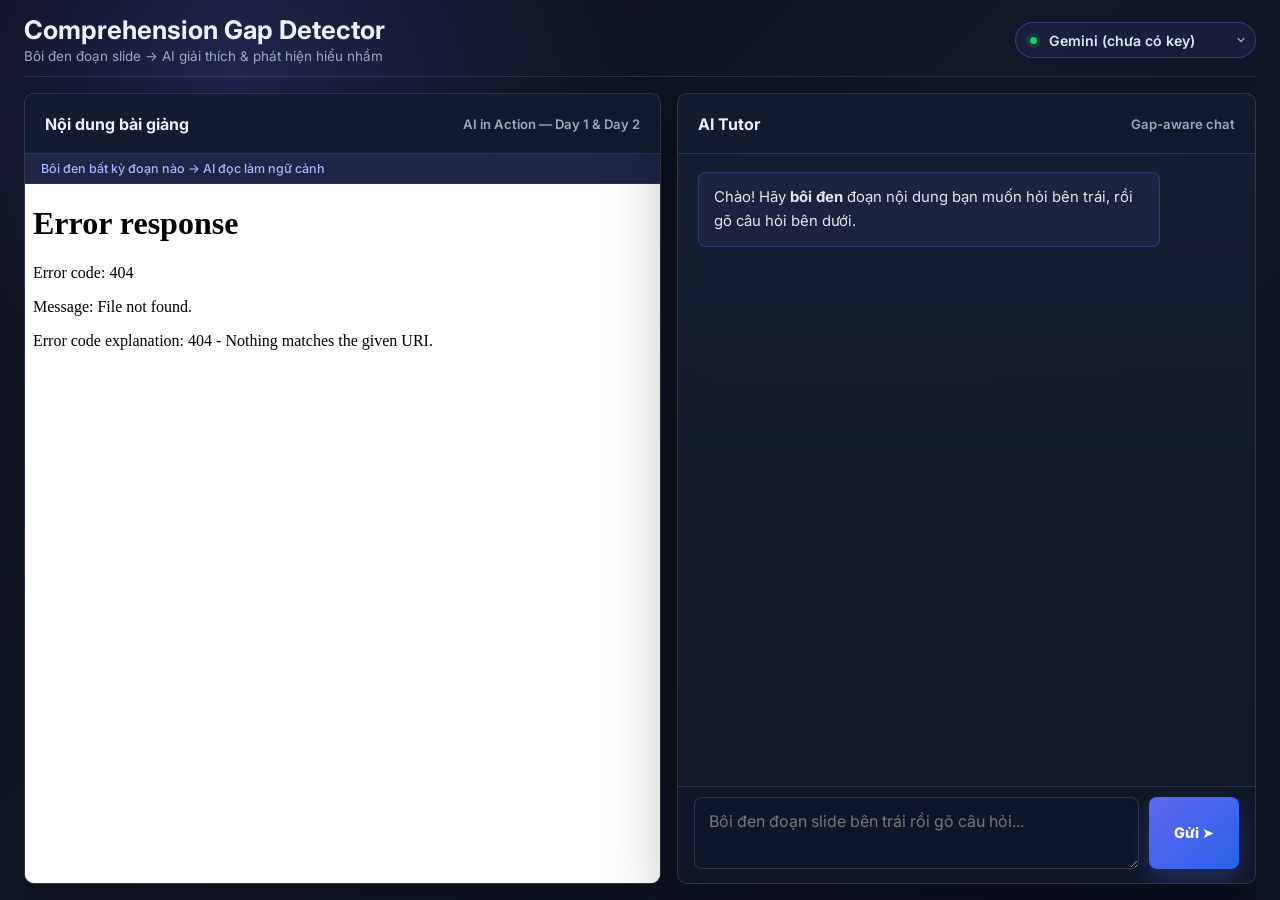
==== commit e8a09599: "Update Question mechanism" ====
--- a/codebase/index.html
+++ b/codebase/index.html
@@ -11,159 +11,126 @@
     :root {
       color-scheme: dark;
       --bg: #0a0d14;
-      --panel: #121826;
-      --panel-2: #172033;
       --line: rgba(148, 163, 184, 0.2);
       --text: #eef2ff;
       --muted: #9aa8bd;
-      --soft: #cbd5e1;
       --indigo: #6366f1;
       --indigo-2: #818cf8;
       --blue: #2563eb;
       --student: #315cda;
-      --doc: #f8fafc;
-      --doc-text: #1e293b;
       --amber-bg: rgba(245, 158, 11, 0.13);
       --amber-line: #f59e0b;
       --green-bg: rgba(34, 197, 94, 0.13);
       --green-line: #22c55e;
       --shadow: 0 24px 70px rgba(0, 0, 0, 0.36);
-      font-family: Inter, ui-sans-serif, system-ui, -apple-system, BlinkMacSystemFont, "Segoe UI", sans-serif;
-    }
-
-    * {
-      box-sizing: border-box;
-    }
-
-    body {
+      font-family: Inter, ui-sans-serif, system-ui, -apple-system, sans-serif;
+    }
+
+    *, *::before, *::after { box-sizing: border-box; }
+
+    /* ── True viewport layout — NO page scroll ── */
+    html, body {
+      height: 100%;
       margin: 0;
-      min-height: 100vh;
+      overflow: hidden;
       background:
         radial-gradient(circle at 18% 8%, rgba(99, 102, 241, 0.24), transparent 30%),
         linear-gradient(135deg, #0a0d14 0%, #111827 48%, #0c1220 100%);
       color: var(--text);
     }
 
-    button,
-    textarea,
-    select {
-      font: inherit;
-    }
+    button, textarea, select { font: inherit; }
 
     .app {
-      width: min(1440px, 100%);
+      height: 100vh;
+      display: flex;
+      flex-direction: column;
+      max-width: 1440px;
       margin: 0 auto;
-      padding: 28px;
-    }
-
+      padding: 0 24px;
+    }
+
+    /* ── Topbar ── */
     .topbar {
       display: flex;
       align-items: center;
       justify-content: space-between;
       gap: 18px;
-      padding: 8px 2px 24px;
-    }
-
-    .brand {
-      display: flex;
-      flex-direction: column;
-      gap: 6px;
-    }
+      flex-shrink: 0;
+      padding: 16px 0 12px;
+      border-bottom: 1px solid var(--line);
+    }
+
+    .brand { display: flex; flex-direction: column; gap: 4px; }
 
     .brand h1 {
       margin: 0;
-      font-size: clamp(1.45rem, 2.4vw, 2.35rem);
-      line-height: 1.08;
-      letter-spacing: 0;
+      font-size: clamp(1.1rem, 2vw, 1.6rem);
+      line-height: 1.1;
     }
 
     .brand p {
       margin: 0;
       color: var(--muted);
-      font-size: 0.98rem;
-    }
-
-    .status-pill {
-      display: inline-flex;
-      align-items: center;
-      gap: 8px;
-      min-height: 38px;
-      padding: 0 14px;
-      border: 1px solid rgba(129, 140, 248, 0.28);
-      border-radius: 999px;
-      color: #dbeafe;
-      background: rgba(99, 102, 241, 0.1);
-      white-space: nowrap;
-      font-weight: 600;
-      font-size: 0.9rem;
-    }
-
-    .status-dot {
-      width: 8px;
-      height: 8px;
-      border-radius: 999px;
-      background: #22c55e;
-      box-shadow: 0 0 0 5px rgba(34, 197, 94, 0.14);
+      font-size: 0.84rem;
     }
 
     .provider-selector {
       display: inline-flex;
       align-items: center;
       gap: 8px;
-      min-height: 38px;
+      min-height: 36px;
       padding: 0 4px 0 14px;
       border: 1px solid rgba(129, 140, 248, 0.28);
       border-radius: 999px;
       background: rgba(99, 102, 241, 0.1);
-      white-space: nowrap;
-      transition: border-color 180ms ease;
-    }
-
-    .provider-selector:hover {
-      border-color: rgba(129, 140, 248, 0.5);
+      transition: border-color 180ms;
+    }
+    .provider-selector:hover { border-color: rgba(129, 140, 248, 0.5); }
+
+    .status-dot {
+      width: 7px; height: 7px;
+      border-radius: 50%;
+      background: #22c55e;
+      box-shadow: 0 0 0 4px rgba(34, 197, 94, 0.14);
     }
 
     .provider-selector select {
       appearance: none;
-      -webkit-appearance: none;
       border: 0;
       background: transparent;
       color: #dbeafe;
       font-weight: 600;
-      font-size: 0.9rem;
-      font-family: inherit;
+      font-size: 0.88rem;
       cursor: pointer;
-      padding: 0 24px 0 4px;
+      padding: 0 22px 0 4px;
       outline: none;
       background-image: url("data:image/svg+xml,%3Csvg xmlns='http://www.w3.org/2000/svg' width='12' height='12' viewBox='0 0 24 24' fill='none' stroke='%239aa8bd' stroke-width='2.5' stroke-linecap='round' stroke-linejoin='round'%3E%3Cpolyline points='6 9 12 15 18 9'%3E%3C/polyline%3E%3C/svg%3E");
       background-repeat: no-repeat;
-      background-position: right 6px center;
-    }
-
-    .provider-selector select option {
-      background: #1e293b;
-      color: #e2e8f0;
-    }
-
-    .provider-selector select:disabled {
-      opacity: 0.5;
-      cursor: not-allowed;
-    }
-
+      background-position: right 4px center;
+    }
+    .provider-selector select option { background: #1e293b; color: #e2e8f0; }
+    .provider-selector select:disabled { opacity: 0.5; cursor: not-allowed; }
+
+    /* ── Workspace: two columns, each scrolls independently ── */
     .workspace {
+      flex: 1;
+      min-height: 0;
       display: grid;
-      grid-template-columns: minmax(0, 0.95fr) minmax(0, 1.05fr);
-      gap: 22px;
-      align-items: stretch;
+      grid-template-columns: minmax(0, 1.1fr) minmax(0, 1fr);
+      gap: 16px;
+      padding: 16px 0;
+      overflow: hidden;
     }
 
     .panel {
       min-width: 0;
-      min-height: 680px;
       border: 1px solid var(--line);
-      border-radius: 8px;
+      border-radius: 10px;
       background: linear-gradient(180deg, rgba(23, 32, 51, 0.94), rgba(18, 24, 38, 0.96));
       box-shadow: var(--shadow);
+      display: flex;
+      flex-direction: column;
       overflow: hidden;
     }
 
@@ -172,263 +139,88 @@
       align-items: center;
       justify-content: space-between;
       gap: 12px;
-      min-height: 72px;
-      padding: 20px 22px;
+      flex-shrink: 0;
+      min-height: 60px;
+      padding: 14px 20px;
       border-bottom: 1px solid var(--line);
       background: rgba(15, 23, 42, 0.45);
     }
-
-    .panel-header h2 {
-      margin: 0;
-      font-size: 1.1rem;
-      letter-spacing: 0;
-    }
-
-    .mini-meta {
-      color: var(--muted);
-      font-size: 0.84rem;
-      font-weight: 600;
-    }
-
-    .slide-panel {
-      display: flex;
-      flex-direction: column;
-    }
-
-    .slide-body {
-      display: flex;
-      flex: 1;
-      flex-direction: column;
-      padding: 22px;
-      min-height: 0;
-    }
-
-    .slide-viewer {
-      flex: 1;
-      border-radius: 10px;
-      overflow: hidden;
-      display: flex;
-      flex-direction: column;
-      background: #0b1220;
-      border: 1px solid rgba(99, 102, 241, 0.3);
-      box-shadow: 0 8px 32px rgba(0, 0, 0, 0.4);
-      aspect-ratio: 16 / 9;
-      max-height: none;
-      min-height: 260px;
-      user-select: text;
-      cursor: text;
-    }
-
-    .slide-topbar,
-    .slide-footer {
+    .panel-header h2 { margin: 0; font-size: 1rem; }
+    .mini-meta { color: var(--muted); font-size: 0.82rem; font-weight: 600; }
+
+    /* ── Left: Slide panel — scrolls through slides ── */
+    .slide-panel { /* inherits flex-column from .panel */ }
+
+    .slide-hint {
       display: flex;
       align-items: center;
-      justify-content: space-between;
-      flex: 0 0 auto;
-      color: #cbd5e1;
-      background: rgba(99, 102, 241, 0.16);
-      border-color: rgba(129, 140, 248, 0.18);
-    }
-
-    .slide-topbar {
-      min-height: 40px;
-      padding: 0 14px;
-      border-bottom: 1px solid rgba(129, 140, 248, 0.18);
+      gap: 8px;
+      flex-shrink: 0;
+      padding: 7px 16px;
+      background: rgba(99, 102, 241, 0.1);
+      border-bottom: 1px solid rgba(99, 102, 241, 0.18);
       font-size: 0.78rem;
-      font-weight: 700;
-    }
-
-    .slide-file {
+      color: #a5b4fc;
+      font-weight: 500;
+    }
+
+    .selection-pill {
+      display: none;
+      align-items: center;
+      gap: 5px;
+      margin-left: auto;
+      padding: 3px 9px;
+      background: rgba(99, 102, 241, 0.28);
+      border: 1px solid rgba(129, 140, 248, 0.45);
+      border-radius: 999px;
+      font-size: 0.74rem;
+      color: #c7d2fe;
+      max-width: 220px;
       overflow: hidden;
       text-overflow: ellipsis;
       white-space: nowrap;
-      color: #dbeafe;
-    }
-
-    .slide-day-badge {
-      border: 1px solid rgba(129, 140, 248, 0.4);
-      border-radius: 999px;
-      padding: 3px 9px;
-      color: #c7d2fe;
-      background: rgba(99, 102, 241, 0.18);
-      font-size: 0.7rem;
-      text-transform: uppercase;
-      letter-spacing: 0.6px;
-    }
-
-    .slide-frame {
-      position: relative;
+    }
+    .selection-pill.active { display: flex; }
+
+    /* The iframe fills the rest of the left panel and scrolls internally */
+    .html-slide-frame {
       flex: 1;
       min-height: 0;
-      overflow: hidden;
-      background: linear-gradient(145deg, #1a2744, #0f1f3d);
-    }
-
-    .pdf-frame {
       width: 100%;
-      height: 100%;
       border: 0;
-      background: #0b1220;
-    }
-
-    .slide-page-badge {
-      position: absolute;
-      bottom: 10px;
-      right: 12px;
-      background: rgba(255, 255, 255, 0.1);
-      border: 1px solid rgba(255, 255, 255, 0.12);
-      border-radius: 4px;
-      padding: 2px 8px;
-      font-size: 0.72rem;
-      color: #94a3b8;
-    }
-
-    .slide-footer {
-      min-height: 36px;
-      padding: 0 10px;
-      border-top: 1px solid rgba(129, 140, 248, 0.18);
-      font-size: 0.78rem;
-      font-weight: 700;
-    }
-
-    .slide-nav {
-      display: inline-flex;
-      align-items: center;
-      gap: 10px;
-    }
-
-    .page-input {
-      width: 54px;
-      height: 28px;
-      border: 1px solid rgba(148, 163, 184, 0.22);
-      border-radius: 999px;
-      color: #eef2ff;
-      background: rgba(15, 23, 42, 0.62);
-      text-align: center;
-      font-size: 0.82rem;
-      font-weight: 800;
-      outline: none;
-    }
-
-    .page-input:focus {
-      border-color: rgba(129, 140, 248, 0.7);
-      box-shadow: 0 0 0 3px rgba(99, 102, 241, 0.14);
-    }
-
-    .slide-nav-button,
-    .highlight-button {
-      border: 1px solid rgba(148, 163, 184, 0.22);
-      border-radius: 999px;
-      color: #dbeafe;
-      background: rgba(15, 23, 42, 0.5);
-      cursor: pointer;
-      font-weight: 800;
-      transition: color 180ms ease, border-color 180ms ease, background 180ms ease, transform 180ms ease;
-    }
-
-    .slide-nav-button {
-      width: 28px;
-      height: 28px;
-      padding: 0;
-    }
-
-    .highlight-button {
-      min-height: 28px;
-      padding: 0 12px;
-      font-size: 0.75rem;
-    }
-
-    .slide-nav-button:hover,
-    .highlight-button:hover {
-      border-color: rgba(129, 140, 248, 0.58);
-      background: rgba(99, 102, 241, 0.22);
-      transform: translateY(-1px);
-    }
-
-    .selection-popover {
-      position: fixed;
-      z-index: 50;
-      display: none;
-      align-items: center;
-      gap: 8px;
-      max-width: min(360px, calc(100vw - 28px));
-      border: 1px solid rgba(129, 140, 248, 0.38);
-      border-radius: 8px;
-      padding: 9px 10px;
-      color: #e5e7eb;
-      background: rgba(15, 23, 42, 0.96);
-      box-shadow: 0 16px 40px rgba(0, 0, 0, 0.36);
-      font-size: 0.82rem;
-      font-weight: 700;
-      opacity: 0;
-      transform: translateY(6px);
-      transition: opacity 140ms ease, transform 140ms ease;
-    }
-
-    .selection-popover.visible {
-      display: flex;
-      opacity: 1;
-      transform: translateY(0);
-    }
-
-    .selection-popover button {
-      border: 1px solid rgba(148, 163, 184, 0.22);
-      border-radius: 999px;
-      min-height: 28px;
-      padding: 0 10px;
-      color: #fff;
-      background: rgba(99, 102, 241, 0.78);
-      cursor: pointer;
-      font-size: 0.78rem;
-      font-weight: 800;
-      white-space: nowrap;
-    }
-
-    .selection-popover .dismiss-selection {
-      color: #cbd5e1;
-      background: rgba(15, 23, 42, 0.74);
-    }
-
-    .chat-panel {
+      background: #f0f2f5;
+      display: block;
+    }
+
+    /* ── Right: Chat panel ── */
+    .chat-panel { /* inherits flex-column from .panel */ }
+
+    .chat-stream {
+      flex: 1;
+      min-height: 0;
+      overflow-y: auto;
       display: flex;
       flex-direction: column;
-      height: min(760px, calc(100vh - 132px));
-    }
-
-    .chat-stream {
-      display: flex;
-      flex: 1;
-      flex-direction: column;
-      gap: 16px;
-      min-height: 0;
-      overflow-y: auto;
-      padding: 22px;
+      gap: 14px;
+      padding: 18px 20px;
       scroll-behavior: smooth;
     }
 
-    .message {
-      display: flex;
-      width: 100%;
-    }
-
-    .message.student {
-      justify-content: flex-end;
-    }
+    .message { display: flex; width: 100%; }
+    .message.student { justify-content: flex-end; }
 
     .bubble {
       max-width: min(86%, 720px);
       border-radius: 8px;
-      padding: 15px 16px;
+      padding: 13px 15px;
       line-height: 1.58;
-      font-size: 0.95rem;
-    }
-
+      font-size: 0.93rem;
+    }
     .student .bubble {
       color: #f8fafc;
       background: linear-gradient(135deg, var(--student), var(--indigo));
-      box-shadow: 0 12px 26px rgba(49, 92, 218, 0.25);
-    }
-
+      box-shadow: 0 10px 24px rgba(49, 92, 218, 0.25);
+    }
     .tutor .bubble {
       width: min(92%, 760px);
       border: 1px solid rgba(148, 163, 184, 0.22);
@@ -436,281 +228,210 @@
       background: rgba(30, 41, 59, 0.92);
     }
 
-    .message.skipped .bubble {
-      color: #cbd5e1;
-      border-color: rgba(148, 163, 184, 0.18);
-      background: rgba(15, 23, 42, 0.58);
-    }
-
-    .section {
-      padding: 2px 0;
-    }
-
-    .section h3 {
-      margin: 0 0 9px;
-      font-size: 0.96rem;
-      letter-spacing: 0;
-    }
-
-    .section p {
-      margin: 0;
-    }
-
-    .section-divider {
-      height: 1px;
-      margin: 16px 0;
-      background: rgba(148, 163, 184, 0.22);
-    }
-
-    .misconception,
-    .check {
+    .section { padding: 2px 0; }
+    .section h3 { margin: 0 0 8px; font-size: 0.94rem; }
+    .section p { margin: 0; }
+
+    .section-divider { height: 1px; margin: 14px 0; background: rgba(148, 163, 184, 0.22); }
+
+    .misconception, .check {
       border-left: 4px solid;
       border-radius: 7px;
-      padding: 13px 14px;
-    }
-
-    .misconception {
-      border-color: var(--amber-line);
-      background: var(--amber-bg);
-    }
-
-    .check {
-      border-color: var(--green-line);
-      background: var(--green-bg);
-    }
-
-    .misconception-wrap {
-      max-height: 260px;
-      opacity: 1;
-      overflow: hidden;
+      padding: 12px 13px;
+    }
+    .misconception { border-color: var(--amber-line); background: var(--amber-bg); }
+    .check { border-color: var(--green-line); background: var(--green-bg); }
+
+    .misconception-wrap, .check-wrap {
+      max-height: 260px; opacity: 1; overflow: hidden;
       transition: max-height 360ms ease, opacity 260ms ease, margin 360ms ease;
     }
-
-    .misconception-wrap.hidden {
-      max-height: 0;
-      opacity: 0;
-      margin: 0;
-    }
-
-    .feedback-row {
-      display: flex;
-      flex-wrap: wrap;
-      gap: 8px;
-      margin-top: 16px;
-    }
-
-    .feedback,
-    .skip {
+    .misconception-wrap.hidden, .check-wrap.hidden { max-height: 0; opacity: 0; margin: 0; }
+
+    .feedback-row { display: flex; flex-wrap: wrap; gap: 7px; margin-top: 14px; }
+
+    .feedback, .skip {
       border: 1px solid rgba(148, 163, 184, 0.22);
       border-radius: 999px;
-      min-height: 32px;
-      padding: 0 11px;
+      min-height: 30px;
+      padding: 0 10px;
       color: #b8c4d6;
       background: rgba(15, 23, 42, 0.5);
       cursor: pointer;
-      transition: color 180ms ease, border-color 180ms ease, background 180ms ease, transform 180ms ease;
-      font-size: 0.83rem;
+      transition: color 180ms, border-color 180ms, background 180ms, transform 180ms;
+      font-size: 0.81rem;
       font-weight: 600;
     }
-
-    .feedback:hover,
-    .skip:hover {
+    .feedback:hover, .skip:hover {
       color: #fff;
       border-color: rgba(129, 140, 248, 0.5);
       background: rgba(99, 102, 241, 0.2);
       transform: translateY(-1px);
     }
-
     .feedback.selected {
       color: #fff;
       border-color: rgba(129, 140, 248, 0.72);
       background: rgba(99, 102, 241, 0.42);
     }
 
+    /* ── Composer area (bottom of chat) ── */
     .composer {
+      flex-shrink: 0;
+      display: flex;
+      flex-direction: column;
+      gap: 8px;
+      padding: 10px 16px 14px;
+      border-top: 1px solid var(--line);
+      background: rgba(15, 23, 42, 0.58);
+    }
+
+    /* Selection display box — shown when text is highlighted */
+    .selection-display {
+      display: none;
+      flex-direction: column;
+      gap: 4px;
+      padding: 8px 12px;
+      border: 1px solid rgba(129, 140, 248, 0.38);
+      border-radius: 7px;
+      background: rgba(99, 102, 241, 0.09);
+      animation: fadeIn 200ms ease;
+    }
+    .selection-display.active { display: flex; }
+
+    @keyframes fadeIn { from { opacity: 0; transform: translateY(4px); } to { opacity: 1; transform: none; } }
+
+    .selection-display-label {
+      display: flex;
+      align-items: center;
+      justify-content: space-between;
+      gap: 8px;
+      font-size: 0.72rem;
+      font-weight: 700;
+      color: #818cf8;
+      text-transform: uppercase;
+      letter-spacing: 0.5px;
+    }
+
+    .selection-clear-btn {
+      background: none; border: none;
+      color: #64748b; cursor: pointer;
+      font-size: 0.76rem; padding: 0 3px;
+      border-radius: 3px;
+      transition: color 140ms;
+    }
+    .selection-clear-btn:hover { color: #f87171; }
+
+    .selection-display-text {
+      font-size: 0.83rem;
+      color: #c7d2fe;
+      line-height: 1.5;
+      white-space: pre-wrap;
+      max-height: 72px;
+      overflow-y: auto;
+      word-break: break-word;
+    }
+
+    .composer-row {
       display: grid;
       grid-template-columns: minmax(0, 1fr) auto;
-      gap: 12px;
-      padding: 16px;
-      border-top: 1px solid var(--line);
-      background: rgba(15, 23, 42, 0.58);
+      gap: 10px;
     }
 
     .composer textarea {
       width: 100%;
-      min-height: 54px;
-      max-height: 128px;
+      min-height: 50px;
+      max-height: 120px;
       resize: vertical;
       border: 1px solid rgba(148, 163, 184, 0.24);
       border-radius: 8px;
       outline: none;
-      padding: 14px 15px;
+      padding: 12px 14px;
       color: var(--text);
       background: rgba(15, 23, 42, 0.84);
       line-height: 1.45;
     }
-
     .composer textarea:focus {
       border-color: rgba(129, 140, 248, 0.72);
-      box-shadow: 0 0 0 4px rgba(99, 102, 241, 0.14);
+      box-shadow: 0 0 0 3px rgba(99, 102, 241, 0.14);
     }
 
     .send {
       align-self: stretch;
-      min-width: 98px;
+      min-width: 90px;
       border: 0;
       border-radius: 8px;
-      padding: 0 18px;
+      padding: 0 16px;
       color: #fff;
       background: linear-gradient(135deg, var(--indigo), var(--blue));
       cursor: pointer;
       font-weight: 800;
-      box-shadow: 0 14px 28px rgba(99, 102, 241, 0.27);
-      transition: transform 180ms ease, filter 180ms ease;
-    }
-
-    .send:hover {
-      transform: translateY(-1px);
-      filter: brightness(1.06);
-    }
-
-    .send:disabled {
-      cursor: wait;
-      opacity: 0.72;
-      transform: none;
-      filter: none;
-    }
+      font-size: 0.9rem;
+      box-shadow: 0 12px 24px rgba(99, 102, 241, 0.27);
+      transition: transform 180ms, filter 180ms;
+    }
+    .send:hover { transform: translateY(-1px); filter: brightness(1.06); }
+    .send:disabled { cursor: wait; opacity: 0.72; transform: none; filter: none; }
 
     .loading .bubble {
-      display: inline-flex;
-      align-items: center;
-      gap: 10px;
-      color: #dbeafe;
-      background: rgba(30, 41, 59, 0.74);
+      display: inline-flex; align-items: center; gap: 10px;
+      color: #dbeafe; background: rgba(30, 41, 59, 0.74);
     }
 
     .spinner {
-      width: 16px;
-      height: 16px;
-      border: 2px solid rgba(219, 234, 254, 0.32);
+      width: 15px; height: 15px;
+      border: 2px solid rgba(219, 234, 254, 0.3);
       border-top-color: #dbeafe;
-      border-radius: 999px;
+      border-radius: 50%;
       animation: spin 800ms linear infinite;
     }
-
-    @keyframes spin {
-      to {
-        transform: rotate(360deg);
-      }
-    }
-
-    @media (max-width: 900px) {
-      .app {
-        padding: 18px;
-      }
-
-      .topbar {
-        align-items: flex-start;
-        flex-direction: column;
-      }
-
-      .panel-header {
-        align-items: flex-start;
-        flex-direction: column;
-      }
-
-      .workspace {
-        grid-template-columns: 1fr;
-      }
-
-      .panel {
-        min-height: auto;
-      }
-
-      .slide-viewer {
-        max-height: none;
-      }
-
-      .bubble,
-      .tutor .bubble {
-        max-width: 100%;
-        width: auto;
-      }
-    }
-
-    @media (max-width: 560px) {
-      .app {
-        padding: 14px;
-      }
-
-      .panel-header,
-      .slide-body,
-      .chat-stream {
-        padding: 16px;
-      }
-
-      .slide-viewer {
-        min-height: 230px;
-      }
-
-      .composer {
-        grid-template-columns: 1fr;
-      }
-
-      .send {
-        min-height: 48px;
-      }
+    @keyframes spin { to { transform: rotate(360deg); } }
+
+    @media (max-width: 860px) {
+      .workspace { grid-template-columns: 1fr; overflow-y: auto; }
+      .panel { min-height: 400px; }
+      .html-slide-frame { height: 500px; flex: none; }
     }
   </style>
 </head>
 <body>
-  <main class="app">
+  <div class="app">
     <header class="topbar">
       <div class="brand">
         <h1>Comprehension Gap Detector</h1>
-        <p>AI tutor interface for online learning</p>
+        <p>Bôi đen đoạn slide &rarr; AI giải thích & phát hiện hiểu nhầm</p>
       </div>
       <div class="provider-selector">
         <span class="status-dot"></span>
         <select id="providerSelect">
-          <option value="gemini">🔵 Gemini</option>
-          <option value="openai">🟢 OpenAI</option>
-          <option value="anthropic">🟠 Anthropic</option>
-          <option value="openrouter">🟣 OpenRouter</option>
+          <option value="gemini">Gemini</option>
+          <option value="openai">OpenAI</option>
+          <option value="anthropic">Anthropic</option>
+          <option value="openrouter">OpenRouter</option>
         </select>
       </div>
     </header>
 
     <section class="workspace" aria-label="Comprehension Gap Detector workspace">
+
+      <!-- LEFT: Slide viewer -->
       <article class="panel slide-panel">
         <header class="panel-header">
-          <h2>📄 Nội dung bài giảng</h2>
-          <span class="mini-meta" id="activeSlideMeta">Slide 1 đang mở</span>
+          <h2>Nội dung bài giảng</h2>
+          <span class="mini-meta">AI in Action &mdash; Day 1 &amp; Day 2</span>
         </header>
-        <div class="slide-body">
-          <div class="slide-viewer" aria-label="Slide viewer" tabindex="0">
-            <div class="slide-topbar">
-              <span class="slide-file" id="slideFileName">day01-llm-foundation.pdf</span>
-              <span class="slide-day-badge" id="slideDayBadge">Day 1 · 0 trang</span>
-            </div>
-            <div class="slide-frame" id="slideFrame">
-              <iframe class="pdf-frame" id="pdfFrame" title="PDF slide viewer"></iframe>
-              <div class="slide-page-badge" id="slidePageBadge">Trang 14</div>
-            </div>
-            <div class="slide-footer">
-              <div class="slide-nav" aria-label="Điều hướng slide">
-                <button class="slide-nav-button" id="prevSlide" type="button" aria-label="Trang trước">←</button>
-                <span>Trang</span>
-                <input class="page-input" id="pageInput" type="number" min="1" value="1" aria-label="Nhập trang">
-                <span id="slideCounter">/ 29</span>
-                <button class="slide-nav-button" id="nextSlide" type="button" aria-label="Trang sau">→</button>
-              </div>
-              <button class="highlight-button" id="highlightSlide" type="button">Highlight</button>
-            </div>
-          </div>
+        <div class="slide-hint">
+          <span>Bôi đen bất kỳ đoạn nào &rarr; AI đọc làm ngữ cảnh</span>
+          <span class="selection-pill" id="selectionPill"><span id="selectionPreview"></span></span>
         </div>
+        <iframe
+          id="slideHtmlFrame"
+          class="html-slide-frame"
+          src="/slides/ai_in_action_slides.html"
+          title="AI in Action slide viewer"
+        ></iframe>
       </article>
 
+      <!-- RIGHT: Chat panel -->
       <article class="panel chat-panel">
         <header class="panel-header">
           <h2>AI Tutor</h2>
@@ -719,29 +440,37 @@
 
         <div class="chat-stream" id="chatStream" aria-live="polite">
           <div class="message tutor">
-            <div class="bubble">Xin chào! Mình là trợ lý học tập của bạn. Bạn có muốn mình giải thích nội dung trong slide này không?</div>
+            <div class="bubble" style="border-color:rgba(99,102,241,0.3);background:rgba(99,102,241,0.08);">
+              Chào! Hãy <strong>bôi đen</strong> đoạn nội dung bạn muốn hỏi bên trái, rồi gõ câu hỏi bên dưới.
+            </div>
           </div>
         </div>
 
         <form class="composer" id="composer">
-          <textarea id="questionInput" placeholder="Bôi đen đoạn slide bên trái rồi gõ câu hỏi của bạn..." rows="2"></textarea>
-          <button class="send" id="sendButton" type="submit">Gửi ➤</button>
+          <!-- Selection display: shown when user highlights text -->
+          <div class="selection-display" id="selectionDisplay">
+            <div class="selection-display-label">
+              <span>Đoạn đang bôi đen (ngữ cảnh AI)</span>
+              <button class="selection-clear-btn" id="selectionClearBtn" type="button">Xóa</button>
+            </div>
+            <div class="selection-display-text" id="selectionDisplayText"></div>
+          </div>
+          <div class="composer-row">
+            <textarea id="questionInput" placeholder="Bôi đen đoạn slide bên trái rồi gõ câu hỏi..." rows="2"></textarea>
+            <button class="send" id="sendButton" type="submit">Gửi ➤</button>
+          </div>
         </form>
       </article>
     </section>
-  </main>
-  <div class="selection-popover" id="selectionPopover" role="dialog" aria-live="polite">
-    <span>Bạn có muốn hỏi AI về nội dung này không?</span>
-    <button id="askSelection" type="button">Có</button>
-    <button class="dismiss-selection" id="dismissSelection" type="button">Không</button>
   </div>
 
   <script>
     (async function main() {
-      /* ───────── 1. Fetch & parse .env ───────── */
+
+      /* ── 1. Load .env ── */
       let ENV = {};
       try {
-        const res = await fetch("../.env");
+        const res = await fetch("/.env");
         if (!res.ok) throw new Error(`HTTP ${res.status}`);
         const text = await res.text();
         text.split("\n").forEach(line => {
@@ -749,241 +478,122 @@
           if (!line || line.startsWith("#")) return;
           const idx = line.indexOf("=");
           if (idx === -1) return;
-          const key = line.slice(0, idx).trim();
-          const val = line.slice(idx + 1).trim();
-          ENV[key] = val;
+          ENV[line.slice(0, idx).trim()] = line.slice(idx + 1).trim();
         });
         console.log(".env loaded — ACTIVE_PROVIDER:", ENV.ACTIVE_PROVIDER || "(chưa set)");
       } catch (err) {
-        console.warn("Không đọc được .env, app vẫn chạy ở chế độ không API key:", err.message);
-      }
-
-      /* ───────── 2. DOM refs ───────── */
-      const chatStream = document.querySelector("#chatStream");
-      const composer = document.querySelector("#composer");
-      const questionInput = document.querySelector("#questionInput");
-      const sendButton = document.querySelector("#sendButton");
-      const providerSelect = document.querySelector("#providerSelect");
-      const activeSlideMeta = document.querySelector("#activeSlideMeta");
-      const slideViewer = document.querySelector(".slide-viewer");
-      const slideFileName = document.querySelector("#slideFileName");
-      const slideDayBadge = document.querySelector("#slideDayBadge");
-      const pdfFrame = document.querySelector("#pdfFrame");
-      const slidePageBadge = document.querySelector("#slidePageBadge");
-      const slideCounter = document.querySelector("#slideCounter");
-      const pageInput = document.querySelector("#pageInput");
-      const prevSlide = document.querySelector("#prevSlide");
-      const nextSlide = document.querySelector("#nextSlide");
-      const highlightSlide = document.querySelector("#highlightSlide");
-      const selectionPopover = document.querySelector("#selectionPopover");
-      const askSelection = document.querySelector("#askSelection");
-      const dismissSelection = document.querySelector("#dismissSelection");
-
-      /* ───────── 3. Slide context & System prompt ───────── */
-      let SLIDES = [];
-      let SLIDE_DAYS = [];
+        console.warn("Không đọc được .env:", err.message);
+      }
+
+      /* ── 2. DOM refs ── */
+      const chatStream       = document.getElementById("chatStream");
+      const composer         = document.getElementById("composer");
+      const questionInput    = document.getElementById("questionInput");
+      const sendButton       = document.getElementById("sendButton");
+      const providerSelect   = document.getElementById("providerSelect");
+      const slideHtmlFrame   = document.getElementById("slideHtmlFrame");
+      const selectionPill    = document.getElementById("selectionPill");
+      const selectionPreview = document.getElementById("selectionPreview");
+      const selectionDisplay = document.getElementById("selectionDisplay");
+      const selectionDisplayText = document.getElementById("selectionDisplayText");
+      const selectionClearBtn    = document.getElementById("selectionClearBtn");
+
+      /* ── 3. System prompt ── */
+      let FULL_SLIDE_TEXT = "";
       let SLIDE_CONTEXT = "";
-      let SYSTEM_PROMPT = "";
-      let currentSlideIndex = 0;
-      let selectedSlideText = "";
-      let pdfHashSyncTimer = null;
-      const ocrCache = new Map();
-
-      function buildSystemPrompt(slideContext) {
-        return `Bạn là AI Tutor trong nền tảng học AI Thực Chiến. Học viên đang đọc slide và vừa bôi đen một đoạn rồi hỏi bạn.
-Tài liệu slide học viên đang xem:
-${slideContext}
+      let SYSTEM_PROMPT = buildSystemPrompt("");
+
+      function buildSystemPrompt(selectedText) {
+        const fullContext = FULL_SLIDE_TEXT 
+          ? `\n\nNội dung toàn bộ bài giảng (để bạn có bối cảnh chung):\n---\n${FULL_SLIDE_TEXT}\n---\n` 
+          : "";
+        const ctx = selectedText && selectedText.trim()
+          ? `Đoạn slide học viên đang bôi đen:\n---\n${selectedText.trim()}\n---`
+          : "(Học viên chưa bôi đen đoạn nào. Hãy gợi ý họ bôi đen nội dung muốn hỏi.)";
+        return `Bạn là AI Tutor trong nền tảng học AI Thực Chiến. Học viên đang đọc slide HTML và vừa bôi đen một đoạn rồi hỏi bạn.${fullContext}
+${ctx}
 Với MỖI câu hỏi, bạn BẮT BUỘC trả lời theo đúng cấu trúc JSON sau, không thêm gì khác ngoài JSON:
 {
-  "answer": "Câu trả lời giải thích khái niệm, kèm citation trang tương ứng nếu có căn cứ trong tài liệu. Nếu không có căn cứ, ghi rõ 'thông tin này ngoài tài liệu hiện tại'.",
-  "has_misconception": true hoặc false,
-  "misconception": "Chỉ điền nếu has_misconception=true: mô tả ngắn gọn học viên đang nhầm điểm gì và đúng phải là gì, kèm citation nếu có. Nếu false, để chuỗi rỗng.",
-  "check_question": "1 câu hỏi ngắn kiểm tra xem học viên đã hiểu đúng chưa. Phải liên quan trực tiếp đến câu hỏi vừa được hỏi."
+  "answer": "Câu trả lời giải thích khái niệm, dựa vào đoạn bôi đen nếu có. Nếu không có căn cứ trong đoạn, ghi rõ 'thông tin này ngoài đoạn đang xem'.",
+  "misconception_detected": true hoặc false,
+  "misconception_confidence": "high" hoặc "medium" hoặc "low",
+  "misconception_evidence": "Trích dẫn/giải thích lý do vì sao học viên có vẻ đang nhầm lẫn",
+  "check_question": "Câu hỏi kiểm tra nhanh (chỉ hiển thị nếu detected=true và confidence=high)"
 }
 Quy tắc:
-- has_misconception = true CHỈ KHI câu hỏi ẩn chứa nhầm lẫn rõ ràng. Đừng flag false positive.
-- Nếu câu hỏi quá ngắn/mơ hồ (dưới 10 chữ): answer = "Bạn đang thắc mắc về phần nào cụ thể? Hãy mô tả thêm để mình hỗ trợ chính xác hơn.", has_misconception = false, check_question = "".
-- Luôn dùng tiếng Việt, giọng thân thiện như mentor, không học thuật cứng nhắc.`;
-      }
-
-      function getPdfUrl(lesson) {
-        return `../data/vlearn-pack/slides/${lesson.pdf}#page=${lesson.page}&toolbar=0&navpanes=0&view=FitH`;
-      }
-
-      function getPromptContext(lesson, text) {
-        const ocr = text && text.trim()
-          ? text.trim()
-          : `Chưa có OCR text cho ${lesson.day_title || lesson.dayTitle} — trang ${lesson.page}.`;
-        return `[${lesson.day_title || lesson.dayTitle} — Trang ${lesson.page}]
-PDF: ${lesson.pdf}
-Nội dung trích xuất từ slide:
-${ocr}`;
-      }
-
-      async function loadOcrText(lesson) {
-        SLIDE_CONTEXT = getPromptContext(lesson, "");
-        SYSTEM_PROMPT = buildSystemPrompt(SLIDE_CONTEXT);
-
-        if (ocrCache.has(lesson.id)) {
-          const cached = ocrCache.get(lesson.id);
-          SLIDE_CONTEXT = getPromptContext(lesson, cached);
+- misconception_detected = true CHỈ KHI câu hỏi ẩn chứa nhầm lẫn rõ ràng.
+- Bắt buộc phải có misconception_evidence rõ ràng thì mới được đặt misconception_confidence = "high".
+- Đừng lúc nào cũng hỏi ngược lại học viên. Hãy cẩn thận khi flag misconception.
+- Nếu câu hỏi quá mơ hồ và không có đoạn bôi đen làm ngữ cảnh: answer = "Bạn đang thắc mắc về phần nào cụ thể? Hãy mô tả thêm hoặc bôi đen đoạn bạn chưa hiểu nhé.", misconception_detected = false.
+- Nếu câu hỏi ngắn gọn nhưng có thể suy luận từ đoạn bôi đen (ví dụ: "giải thích đoạn này", "là sao?"), hãy cố gắng giải thích đoạn slide đó.
+- Luôn dùng tiếng Việt, giọng thân thiện như mentor.
+
+Ví dụ đánh giá độ tự tin (misconception_confidence):
+Ví dụ 1 (misconception_confidence = "high"):
+- HV: "Fine-tune xong thì model sẽ tự động thêm tài liệu mới vào lúc trả lời đúng không?"
+- Đánh giá: Nhầm lẫn giữa Fine-tuning và RAG (RAG mới là nạp tài liệu lúc hỏi), có bằng chứng rõ trong câu hỏi.
+→ misconception_detected: true, misconception_confidence: "high"
+
+Ví dụ 2 (misconception_confidence = "low"):
+- HV: "Temperature cao thì output đa dạng hơn đúng không?"
+- Đánh giá: HV đang hiểu đúng, không có nhầm lẫn.
+→ misconception_detected: false, misconception_confidence: "low", check_question: ""`;
+      }
+
+      /* ── 4. Selection capture — nhận postMessage từ iframe slide ── */
+      // Slide HTML tự gửi selection qua postMessage mỗi khi user bôi đen.
+      // Đây là cách duy nhất reliable để vượt qua iframe boundary.
+
+      function applySelection(text) {
+        const trimmed = (text || "").trim();
+        if (trimmed.length > 8) {
+          SLIDE_CONTEXT = trimmed;
+          SYSTEM_PROMPT = buildSystemPrompt(trimmed);
+
+          const preview = trimmed.length > 45 ? trimmed.substring(0, 45) + "…" : trimmed;
+          selectionPreview.textContent = preview;
+          selectionPill.classList.add("active");
+
+          selectionDisplayText.textContent = trimmed;
+          selectionDisplay.classList.add("active");
+
+          questionInput.placeholder = "Đoạn đã bôi đen ở trên. Gõ câu hỏi của bạn...";
+          questionInput.focus();
+        }
+      }
+
+      function clearSelection() {
+        SLIDE_CONTEXT = "";
+        SYSTEM_PROMPT = buildSystemPrompt("");
+        selectionDisplay.classList.remove("active");
+        selectionDisplayText.textContent = "";
+        selectionPill.classList.remove("active");
+        selectionPreview.textContent = "";
+        questionInput.placeholder = "Bôi đen đoạn slide bên trái rồi gõ câu hỏi...";
+      }
+
+      selectionClearBtn.addEventListener("click", clearSelection);
+
+      // Lắng nghe postMessage từ iframe slide
+      window.addEventListener("message", function (event) {
+        // Chỉ nhận từ đúng iframe, bỏ qua mọi source khác
+        try {
+          if (event.source !== slideHtmlFrame.contentWindow) return;
+        } catch (e) { return; }
+        
+        if (!event.data) return;
+        
+        if (event.data.type === "SLIDE_FULL_TEXT") {
+          FULL_SLIDE_TEXT = event.data.text;
+          // Build lại prompt để ăn context mới
           SYSTEM_PROMPT = buildSystemPrompt(SLIDE_CONTEXT);
-          return;
+          console.log("✓ Đã nhận toàn bộ nội dung bài giảng từ slide HTML");
+        } else if (event.data.type === "SLIDE_SELECTION") {
+          applySelection(event.data.text);
         }
-
-        if (location.protocol === "file:") {
-          return;
-        }
-
-        try {
-          const res = await fetch(`/api/ocr?slide=${encodeURIComponent(lesson.id)}`);
-          if (!res.ok) throw new Error(`HTTP ${res.status}`);
-          const data = await res.json();
-          const text = data.text?.trim() || `Không tìm thấy text cho ${lesson.title}.`;
-          ocrCache.set(lesson.id, text);
-          if (data.page && data.page_count && data.slide === lesson.id) {
-            pageInput.value = data.page;
-            slideCounter.textContent = `/ ${data.page_count}`;
-            slidePageBadge.textContent = `Trang ${data.page} / ${data.page_count}`;
-          }
-          SLIDE_CONTEXT = getPromptContext(lesson, text);
-          SYSTEM_PROMPT = buildSystemPrompt(SLIDE_CONTEXT);
-        } catch (err) {
-          console.warn("Không tải được OCR endpoint, dùng fallback:", err);
-          const fallback = `Không tải được OCR cho ${lesson.title}.\nPDF: ${lesson.pdf}\nTrang: ${lesson.page}`;
-          SLIDE_CONTEXT = getPromptContext(lesson, fallback);
-          SYSTEM_PROMPT = buildSystemPrompt(SLIDE_CONTEXT);
-        }
-      }
-
-      function renderSlide(index) {
-        if (!SLIDES.length) return;
-        currentSlideIndex = (index + SLIDES.length) % SLIDES.length;
-        const lesson = SLIDES[currentSlideIndex];
-        SLIDE_CONTEXT = getPromptContext(lesson, "");
-        SYSTEM_PROMPT = buildSystemPrompt(SLIDE_CONTEXT);
-        activeSlideMeta.textContent = `${lesson.day_title} · Slide ${lesson.page}`;
-        slideFileName.textContent = lesson.file;
-        slideDayBadge.textContent = `${lesson.badge || lesson.day_title} · ${lesson.page_count} trang`;
-        pageInput.max = lesson.page_count;
-        pageInput.value = lesson.page;
-        slideCounter.textContent = `/ ${lesson.page_count}`;
-        slidePageBadge.textContent = `Trang ${lesson.page} / ${lesson.page_count}`;
-        pdfFrame.src = getPdfUrl(lesson);
-        questionInput.placeholder = `Trang ${lesson.page}: bôi đen nội dung trên slide rồi gõ câu hỏi của bạn...`;
-        questionInput.dataset.selection = "";
-        loadOcrText(lesson);
-      }
-
-      async function loadSlideMetadata() {
-        try {
-          const res = await fetch("/api/slides");
-          if (!res.ok) throw new Error(`HTTP ${res.status}`);
-          const data = await res.json();
-          SLIDE_DAYS = data.days || [];
-          SLIDES = SLIDE_DAYS.flatMap(day => day.slides || []);
-          if (!SLIDES.length) throw new Error("Không có slide trong metadata.");
-          renderSlide(0);
-        } catch (err) {
-          console.error("Không tải được /api/slides:", err);
-          slideFileName.textContent = "Không tải được slide metadata";
-          slideDayBadge.textContent = "Backend";
-          pageInput.value = 0;
-          slideCounter.textContent = "/ 0";
-          slidePageBadge.textContent = "No slide";
-        }
-      }
-
-      prevSlide.addEventListener("click", () => renderSlide(currentSlideIndex - 1));
-      nextSlide.addEventListener("click", () => renderSlide(currentSlideIndex + 1));
-      pageInput.addEventListener("change", () => {
-        const requestedPage = Number(pageInput.value);
-        renderPageByNumber(requestedPage);
       });
-      highlightSlide.addEventListener("click", () => questionInput.focus());
-
-      function renderPageByNumber(page) {
-        const activeDay = SLIDES[currentSlideIndex]?.day_id;
-        const selectedIndex = SLIDES.findIndex(slide => slide.day_id === activeDay && slide.page === page);
-        if (selectedIndex === -1) {
-          pageInput.value = SLIDES[currentSlideIndex]?.page || 1;
-          return;
-        }
-        renderSlide(selectedIndex);
-      }
-
-      function syncPageFromPdfHash() {
-        try {
-          const hash = pdfFrame.contentWindow?.location?.hash || "";
-          const match = hash.match(/page=(\d+)/);
-          if (!match) return;
-          const page = Number(match[1]);
-          if (page && page !== SLIDES[currentSlideIndex]?.page) {
-            renderPageByNumber(page);
-          }
-        } catch (err) {
-          // Browser PDF viewers may block access to their internal location.
-        }
-      }
-
-      function capturePdfSelection(event) {
-        try {
-          const selected = pdfFrame.contentWindow?.getSelection?.().toString().trim() || "";
-          if (selected.length > 10) {
-            captureSelection(event, selected);
-          }
-        } catch (err) {
-          console.warn("Không thể đọc selection trực tiếp từ PDF viewer:", err);
-        }
-      }
-
-      function wirePdfFrameInteractions() {
-        window.clearInterval(pdfHashSyncTimer);
-        try {
-          const doc = pdfFrame.contentDocument || pdfFrame.contentWindow?.document;
-          doc?.addEventListener("mouseup", capturePdfSelection);
-          pdfFrame.contentWindow?.addEventListener("hashchange", syncPageFromPdfHash);
-        } catch (err) {
-          console.warn("PDF viewer không cho gắn selection listener trực tiếp:", err);
-        }
-        pdfHashSyncTimer = window.setInterval(syncPageFromPdfHash, 700);
-      }
-
-      function hideSelectionPopover() {
-        selectionPopover.classList.remove("visible");
-      }
-
-      function showSelectionPopover(event, selected) {
-        selectedSlideText = selected;
-        const iframeRect = pdfFrame.getBoundingClientRect();
-        const fromIframe = event.view === pdfFrame.contentWindow;
-        const baseX = fromIframe ? iframeRect.left + event.clientX : event.clientX;
-        const baseY = fromIframe ? iframeRect.top + event.clientY : event.clientY;
-        const x = Math.min(baseX + 12, window.innerWidth - 320);
-        const y = Math.min(baseY + 12, window.innerHeight - 70);
-        selectionPopover.style.left = `${Math.max(14, x)}px`;
-        selectionPopover.style.top = `${Math.max(14, y)}px`;
-        selectionPopover.classList.add("visible");
-      }
-
-      function captureSelection(event, explicitText) {
-        const selected = (explicitText || window.getSelection().toString()).trim();
-        if (selected.length > 10) {
-          const preview = selected.length > 40 ? `${selected.substring(0, 40)}...` : selected;
-          selectedSlideText = selected;
-          questionInput.placeholder = `Bôi đen: "${preview}" — gõ câu hỏi của bạn`;
-          questionInput.dataset.selection = selected;
-          showSelectionPopover(event, selected);
-        }
-      }
-
-      pdfFrame.addEventListener("load", wirePdfFrameInteractions);
-      dismissSelection.addEventListener("click", hideSelectionPopover);
-      document.addEventListener("keydown", (event) => {
-        if (event.key === "Escape") hideSelectionPopover();
-      });
-
-      /* ───────── 4. Multi-provider adapters ───────── */
+
+      /* ── 5. Multi-provider adapters ── */
       const PROVIDERS = {
         gemini: {
           name: "Gemini",
@@ -996,13 +606,15 @@
                 method: "POST",
                 headers: { "Content-Type": "application/json" },
                 body: JSON.stringify({
-                  contents: [{ parts: [{ text: SYSTEM_PROMPT + "\n\nCâu hỏi học viên: " + userText }] }]
+                  // Gemini API: systemInstruction riêng, contents chỉ chứa user message
+                  systemInstruction: { parts: [{ text: SYSTEM_PROMPT }] },
+                  contents: [{ role: "user", parts: [{ text: userText }] }]
                 })
               }
             };
           },
           parseResponse(data) {
-            if (data.error) throw new Error(data.error.message || "Lỗi từ Gemini API");
+            if (data.error) throw new Error(data.error.message || "Lỗi Gemini: " + JSON.stringify(data.error));
             return data.candidates[0].content.parts[0].text;
           }
         },
@@ -1053,16 +665,14 @@
                   model: ENV.ANTHROPIC_MODEL || "claude-sonnet-4-20250514",
                   max_tokens: 1024,
                   system: SYSTEM_PROMPT,
-                  messages: [
-                    { role: "user", content: userText }
-                  ]
+                  messages: [{ role: "user", content: userText }]
                 })
               }
             };
           },
           parseResponse(data) {
             if (data.error) throw new Error(data.error.message || "Lỗi từ Anthropic API");
-            if (data.type === "error") throw new Error(data.error?.message || "Lỗi từ Anthropic API");
+            if (data.type === "error") throw new Error(data.error?.message || "Lỗi từ Anthropic");
             return data.content[0].text;
           }
         },
@@ -1096,11 +706,7 @@
         }
       };
 
-      /* ───────── 5. Provider selector init ───────── */
-      function getActiveProvider() {
-        return providerSelect.value;
-      }
-
+      /* ── 6. Provider selector ── */
       function initProviderSelector() {
         if (ENV.ACTIVE_PROVIDER && PROVIDERS[ENV.ACTIVE_PROVIDER]) {
           providerSelect.value = ENV.ACTIVE_PROVIDER;
@@ -1114,143 +720,170 @@
         });
       }
 
-      /* ───────── 6. Utility functions ───────── */
+      /* ── 7. Chat utilities ── */
       function scrollToLatest() {
         chatStream.scrollTop = chatStream.scrollHeight;
       }
 
       function wireTutorActions(root = document) {
-        root.querySelectorAll(".feedback").forEach((button) => {
-          button.addEventListener("click", () => {
-            const row = button.closest(".feedback-row");
-            row.querySelectorAll(".feedback").forEach((item) => item.classList.remove("selected"));
-            button.classList.add("selected");
+        root.querySelectorAll(".feedback").forEach(btn => {
+          btn.addEventListener("click", () => {
+            btn.closest(".feedback-row").querySelectorAll(".feedback").forEach(b => b.classList.remove("selected"));
+            btn.classList.add("selected");
           });
         });
-
-        root.querySelectorAll(".skip").forEach((button) => {
-          button.addEventListener("click", () => {
-            const message = button.closest(".message");
-            const bubble = message.querySelector(".bubble");
-            message.classList.add("skipped");
-            bubble.innerHTML = `
-              <div class="section answer">
-                <h3>Đã bỏ qua</h3>
-                <p>Mình đã bỏ qua câu hỏi kiểm tra này. Bạn có thể hỏi câu tiếp theo bất cứ lúc nào.</p>
-              </div>`;
+        root.querySelectorAll(".skip").forEach(btn => {
+          btn.addEventListener("click", () => {
+            const wrap = btn.closest(".tutor-response")?.querySelector(".check-wrap");
+            if (wrap) { 
+              wrap.classList.add("hidden"); 
+              btn.textContent = "Đã bỏ qua"; 
+              btn.disabled = true; 
+              // Phạt rate limit: chặn hỏi trong 2 lượt kế tiếp vì học viên đã skip
+              RECENTLY_SKIPPED_COUNT = 2;
+            }
           });
         });
       }
 
       function addStudentMessage(text) {
-        const wrapper = document.createElement("div");
-        wrapper.className = "message student";
-        const bubble = document.createElement("div");
-        bubble.className = "bubble";
-        bubble.textContent = text;
-        wrapper.appendChild(bubble);
-        chatStream.appendChild(wrapper);
+        const el = document.createElement("div");
+        el.className = "message student";
+        el.innerHTML = `<div class="bubble">${text.replace(/</g,"&lt;")}</div>`;
+        chatStream.appendChild(el);
       }
 
       function addLoadingMessage(providerName) {
-        const wrapper = document.createElement("div");
-        wrapper.className = "message tutor loading";
-        wrapper.innerHTML = `<div class="bubble"><span class="spinner" aria-hidden="true"></span>🤔 Đang hỏi ${providerName}...</div>`;
-        chatStream.appendChild(wrapper);
-        return wrapper;
+        const el = document.createElement("div");
+        el.className = "message tutor loading";
+        el.innerHTML = `<div class="bubble"><span class="spinner" aria-hidden="true"></span>Đang hỏi ${providerName}...</div>`;
+        chatStream.appendChild(el);
+        return el;
       }
 
       function renderTutorResponse(json) {
-        const msgDiv = document.createElement("div");
-        msgDiv.className = "message tutor";
-        msgDiv.innerHTML = `
+        const el = document.createElement("div");
+        el.className = "message tutor";
+        el.innerHTML = `
           <div class="bubble tutor-response">
             <div class="section answer">
-              <h3>📖 Trả lời:</h3>
+              <h3>Trả lời:</h3>
               <p>${json.answer}</p>
             </div>
             <div class="section-divider"></div>
-            <div class="misconception-wrap${json.has_misconception ? "" : " hidden"}">
+            <div class="misconception-wrap${json.misconception_detected ? "" : " hidden"}">
               <div class="section misconception">
-                <h3>💡 Mình nhận ra bạn có thể đang nhầm:</h3>
-                <p>${json.misconception || ""}</p>
+                <h3>Có thể bạn đang nhầm:</h3>
+                <p>${json.misconception_evidence || ""}</p>
               </div>
               <div class="section-divider"></div>
             </div>
-            <div class="section check">
-              <h3>✅ Câu kiểm tra nhanh:</h3>
-              <p>${json.check_question || "(Không cần kiểm tra thêm cho câu hỏi này.)"}</p>
+            <div class="check-wrap${json.check_question ? "" : " hidden"}">
+              <div class="section check">
+                <h3>Câu kiểm tra nhanh:</h3>
+                <p>${json.check_question || ""}</p>
+              </div>
             </div>
             <div class="feedback-row">
-              <button class="feedback" type="button">👍 Hữu ích</button>
-              <button class="feedback" type="button">👎 Quá khó</button>
-              <button class="feedback" type="button">👎 Không liên quan</button>
-              <button class="skip" type="button">Bỏ qua →</button>
+              <button class="feedback" type="button">Hữu ích</button>
+              <button class="feedback" type="button">Quá khó</button>
+              <button class="feedback" type="button">Không liên quan</button>
+              ${json.check_question ? `<button class="skip" type="button">Bỏ qua &rarr;</button>` : ""}
             </div>
           </div>`;
-        chatStream.appendChild(msgDiv);
-        wireTutorActions(msgDiv);
+        chatStream.appendChild(el);
+        wireTutorActions(el);
       }
 
       function renderError(message) {
-        const errDiv = document.createElement("div");
-        errDiv.className = "message tutor";
-        errDiv.innerHTML = `<div class="bubble" style="border-color:rgba(239,68,68,0.4);color:#fca5a5">⚠️ ${message}</div>`;
-        chatStream.appendChild(errDiv);
-      }
-
-      function renderLocalFallback(userText) {
-        const selected = questionInput.dataset.selection || selectedSlideText;
-        renderTutorResponse({
-          answer: `Mình đang dùng chế độ dự phòng vì chưa có API key khả dụng. ${selected ? `Đoạn bạn chọn là: "${selected}". ` : ""}Bạn có thể xem đây là phần cần làm rõ trong slide; mình sẽ tập trung vào ý chính, thuật ngữ và ví dụ liên quan đến đoạn đó.`,
-          has_misconception: false,
-          misconception: "",
-          check_question: "Bạn muốn mình làm rõ thuật ngữ, ví dụ, hay ý chính nào trong đoạn này?"
-        });
-      }
-
-      async function submitQuestion(text) {
-        const cleaned = text.trim();
-        if (!cleaned) return;
-
-        const providerId = getActiveProvider();
-        const provider = PROVIDERS[providerId];
-
-        if (!provider) {
-          renderError("Provider không hợp lệ.");
+        const el = document.createElement("div");
+        el.className = "message tutor";
+        el.innerHTML = `<div class="bubble" style="border-color:rgba(239,68,68,0.4);color:#fca5a5">${message}</div>`;
+        chatStream.appendChild(el);
+      }
+
+      /* ── 8. Submit handler ── */
+      questionInput.addEventListener("keydown", (e) => {
+        if (e.key === "Enter" && !e.shiftKey) {
+          e.preventDefault(); // Ngăn xuống dòng
+          composer.dispatchEvent(new Event("submit", { cancelable: true, bubbles: true }));
+        }
+      });
+
+      composer.addEventListener("submit", async (e) => {
+        e.preventDefault();
+        const text = questionInput.value.trim();
+        if (!text) return;
+
+        const provider = PROVIDERS[providerSelect.value];
+        if (!provider) { renderError("Provider không hợp lệ."); return; }
+        if (!provider.getKey()) {
+          renderError(`Chưa có API key cho ${provider.name}. Thêm key vào file .env rồi reload.`);
           return;
         }
 
-        addStudentMessage(cleaned);
+        addStudentMessage(text);
         questionInput.value = "";
         questionInput.disabled = true;
         sendButton.disabled = true;
         providerSelect.disabled = true;
-
-        if (!provider.getKey()) {
-          renderLocalFallback(cleaned);
-          questionInput.disabled = false;
-          sendButton.disabled = false;
-          providerSelect.disabled = false;
-          questionInput.focus();
-          scrollToLatest();
-          return;
-        }
-
         const loading = addLoadingMessage(provider.name);
         scrollToLatest();
 
         try {
-          const { url, options } = provider.buildRequest(cleaned);
+          const { url, options } = provider.buildRequest(text);
+          console.log("[DEBUG] Gửi tới", provider.name, "| SYSTEM_PROMPT snippet:", SYSTEM_PROMPT.substring(0, 120));
           const res = await fetch(url, options);
           const data = await res.json();
           const raw = provider.parseResponse(data);
-          const json = JSON.parse(raw.replace(/```json|```/g, "").trim());
+          console.log("[DEBUG] Raw response:", raw.substring(0, 300));
+          // Parse JSON — thử nhiều cách khác nhau
+          let json;
+          try {
+            // Loại bỏ markdown code fence và trim
+            const cleaned = raw.replace(/^```(?:json)?\s*/m, "").replace(/\s*```$/m, "").trim();
+            json = JSON.parse(cleaned);
+          } catch (parseErr) {
+            // Thử tìm JSON object đầu tiên trong response
+            const match = raw.match(/\{[\s\S]*\}/);
+            if (match) {
+              json = JSON.parse(match[0]);
+            } else {
+              // Fallback: render raw text nếu không parse được
+              json = { answer: raw, has_misconception: false, misconception: "", check_question: "" };
+            }
+          }
+          // --- Xác thực Misconception & Rate Limit ---
+          if (!json.misconception_evidence || json.misconception_evidence.trim() === "") {
+            json.misconception_confidence = "low"; // Hạ cấp nếu model lấp liếm không đưa ra bằng chứng
+          }
+
+          let shouldShowQuestion = (json.misconception_detected === true && json.misconception_confidence === "high");
+
+          if (shouldShowQuestion) {
+            // Chặn hỏi 2 lượt liên tiếp hoặc khi user vừa mới bấm 'Bỏ qua'
+            if (LAST_TURN_HAD_QUESTION || RECENTLY_SKIPPED_COUNT > 0) {
+              shouldShowQuestion = false;
+              LAST_TURN_HAD_QUESTION = false;
+              if (RECENTLY_SKIPPED_COUNT > 0) RECENTLY_SKIPPED_COUNT--;
+            } else {
+              LAST_TURN_HAD_QUESTION = true;
+            }
+          } else {
+            LAST_TURN_HAD_QUESTION = false;
+          }
+
+          // Gate cứng: nếu không qua vòng gửi xe thì ẩn luôn câu hỏi
+          if (!shouldShowQuestion) {
+            json.check_question = "";
+          }
+
           loading.remove();
           renderTutorResponse(json);
         } catch (err) {
+          console.error("[ERROR]", err);
           loading.remove();
-          renderError(`Lỗi kết nối ${provider.name}: ${err.message}. Kiểm tra API key.`);
+          renderError(`Lỗi ${provider.name}: ${err.message}`);
         }
 
         questionInput.disabled = false;
@@ -1258,27 +891,16 @@
         providerSelect.disabled = false;
         questionInput.focus();
         scrollToLatest();
-      }
-
-      /* ───────── 7. Submit handler ───────── */
-      composer.addEventListener("submit", async (event) => {
-        event.preventDefault();
-        submitQuestion(questionInput.value);
       });
 
-      askSelection.addEventListener("click", () => {
-        const text = selectedSlideText.trim();
-        hideSelectionPopover();
-        if (text) {
-          submitQuestion(`Giải thích về "${text}" trong slide.`);
-        }
-      });
-
-      /* ───────── 8. Init ───────── */
+      let LAST_TURN_HAD_QUESTION = false;
+      let RECENTLY_SKIPPED_COUNT = 0;
+
+      /* ── 9. Init ── */
       initProviderSelector();
       wireTutorActions();
-      loadSlideMetadata();
+
     })();
   </script>
 </body>
-</html>
+</html>
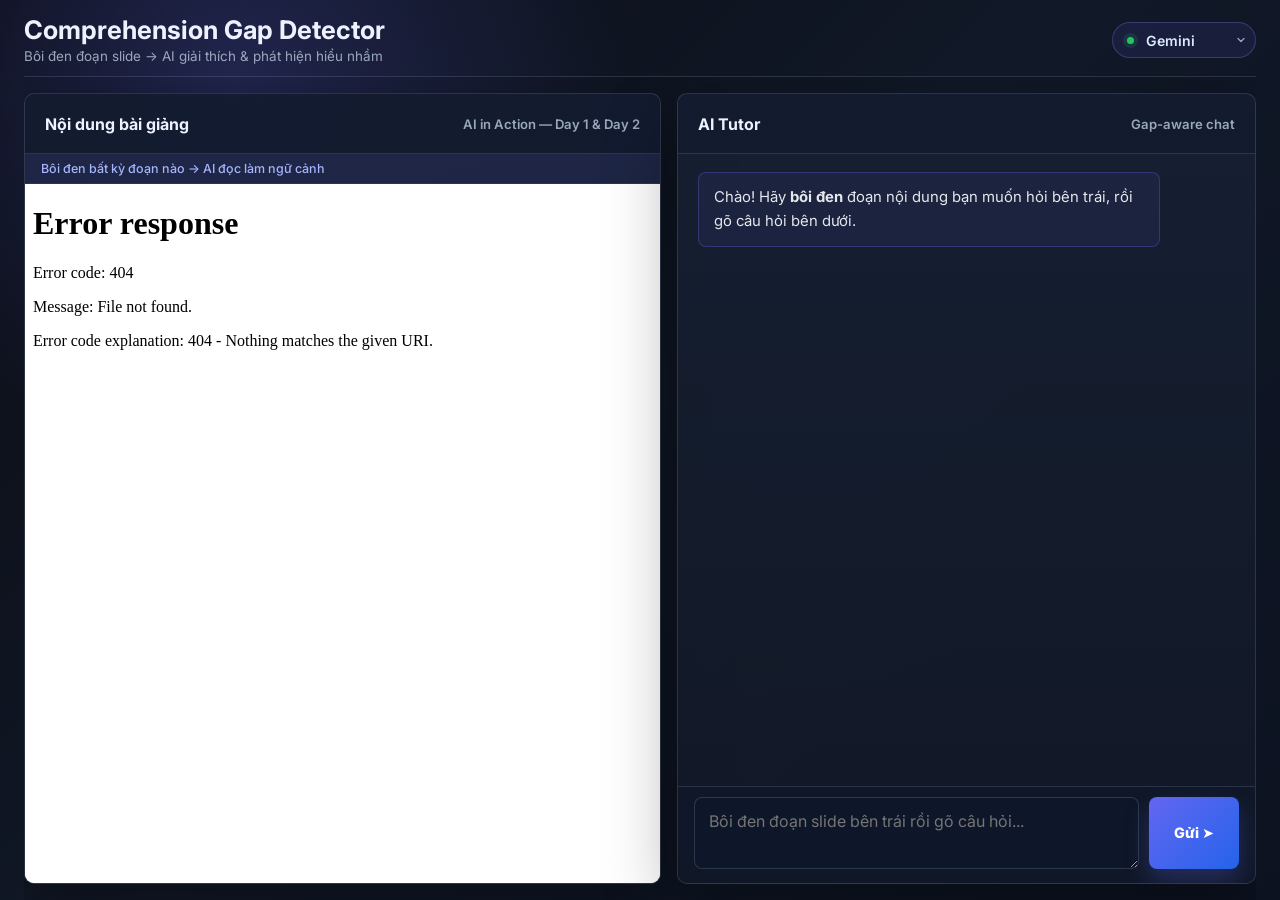
==== commit b6ca3afd: "Update prompt" ====
--- a/codebase/index.html
+++ b/codebase/index.html
@@ -467,23 +467,8 @@
   <script>
     (async function main() {
 
-      /* ── 1. Load .env ── */
-      let ENV = {};
-      try {
-        const res = await fetch("/.env");
-        if (!res.ok) throw new Error(`HTTP ${res.status}`);
-        const text = await res.text();
-        text.split("\n").forEach(line => {
-          line = line.trim();
-          if (!line || line.startsWith("#")) return;
-          const idx = line.indexOf("=");
-          if (idx === -1) return;
-          ENV[line.slice(0, idx).trim()] = line.slice(idx + 1).trim();
-        });
-        console.log(".env loaded — ACTIVE_PROVIDER:", ENV.ACTIVE_PROVIDER || "(chưa set)");
-      } catch (err) {
-        console.warn("Không đọc được .env:", err.message);
-      }
+      /* ── 1. Init (no longer fetching .env on client) ── */
+      console.log("Comprehension Gap Detector started.");
 
       /* ── 2. DOM refs ── */
       const chatStream       = document.getElementById("chatStream");
@@ -534,7 +519,12 @@
 - Đánh giá: Nhầm lẫn giữa Fine-tuning và RAG (RAG mới là nạp tài liệu lúc hỏi), có bằng chứng rõ trong câu hỏi.
 → misconception_detected: true, misconception_confidence: "high"
 
-Ví dụ 2 (misconception_confidence = "low"):
+Ví dụ 2 (misconception_confidence = "high"):
+- HV: "Agent chỉ là LLM thôi đúng không?"
+- Đánh giá: Nhầm lẫn rõ ràng — Agent = LLM (Reasoning) + Tools + Memory + Action, không chỉ riêng LLM trần.
+→ misconception_detected: true, misconception_confidence: "high", check_question: "Theo bạn, ngoài bộ não LLM, agent cần thêm những thành phần nào để có thể tự hoàn thành một mục tiêu?"
+
+Ví dụ 3 (misconception_confidence = "low"):
 - HV: "Temperature cao thì output đa dạng hơn đúng không?"
 - Đánh giá: HV đang hiểu đúng, không có nhầm lẫn.
 → misconception_detected: false, misconception_confidence: "low", check_question: ""`;
@@ -593,131 +583,9 @@
         }
       });
 
-      /* ── 5. Multi-provider adapters ── */
-      const PROVIDERS = {
-        gemini: {
-          name: "Gemini",
-          getKey: () => ENV.GEMINI_API_KEY,
-          buildRequest(userText) {
-            const model = ENV.GEMINI_MODEL || "gemini-2.0-flash";
-            return {
-              url: `https://generativelanguage.googleapis.com/v1beta/models/${model}:generateContent?key=${this.getKey()}`,
-              options: {
-                method: "POST",
-                headers: { "Content-Type": "application/json" },
-                body: JSON.stringify({
-                  // Gemini API: systemInstruction riêng, contents chỉ chứa user message
-                  systemInstruction: { parts: [{ text: SYSTEM_PROMPT }] },
-                  contents: [{ role: "user", parts: [{ text: userText }] }]
-                })
-              }
-            };
-          },
-          parseResponse(data) {
-            if (data.error) throw new Error(data.error.message || "Lỗi Gemini: " + JSON.stringify(data.error));
-            return data.candidates[0].content.parts[0].text;
-          }
-        },
-
-        openai: {
-          name: "OpenAI",
-          getKey: () => ENV.OPENAI_API_KEY,
-          buildRequest(userText) {
-            return {
-              url: "https://api.openai.com/v1/chat/completions",
-              options: {
-                method: "POST",
-                headers: {
-                  "Content-Type": "application/json",
-                  "Authorization": `Bearer ${this.getKey()}`
-                },
-                body: JSON.stringify({
-                  model: ENV.OPENAI_MODEL || "gpt-4o-mini",
-                  messages: [
-                    { role: "system", content: SYSTEM_PROMPT },
-                    { role: "user", content: userText }
-                  ]
-                })
-              }
-            };
-          },
-          parseResponse(data) {
-            if (data.error) throw new Error(data.error.message || "Lỗi từ OpenAI API");
-            return data.choices[0].message.content;
-          }
-        },
-
-        anthropic: {
-          name: "Anthropic",
-          getKey: () => ENV.ANTHROPIC_API_KEY,
-          buildRequest(userText) {
-            return {
-              url: "https://api.anthropic.com/v1/messages",
-              options: {
-                method: "POST",
-                headers: {
-                  "Content-Type": "application/json",
-                  "x-api-key": this.getKey(),
-                  "anthropic-version": "2023-06-01",
-                  "anthropic-dangerous-direct-browser-access": "true"
-                },
-                body: JSON.stringify({
-                  model: ENV.ANTHROPIC_MODEL || "claude-sonnet-4-20250514",
-                  max_tokens: 1024,
-                  system: SYSTEM_PROMPT,
-                  messages: [{ role: "user", content: userText }]
-                })
-              }
-            };
-          },
-          parseResponse(data) {
-            if (data.error) throw new Error(data.error.message || "Lỗi từ Anthropic API");
-            if (data.type === "error") throw new Error(data.error?.message || "Lỗi từ Anthropic");
-            return data.content[0].text;
-          }
-        },
-
-        openrouter: {
-          name: "OpenRouter",
-          getKey: () => ENV.OPENROUTER_API_KEY,
-          buildRequest(userText) {
-            return {
-              url: "https://openrouter.ai/api/v1/chat/completions",
-              options: {
-                method: "POST",
-                headers: {
-                  "Content-Type": "application/json",
-                  "Authorization": `Bearer ${this.getKey()}`
-                },
-                body: JSON.stringify({
-                  model: ENV.OPENROUTER_MODEL || "google/gemma-4-31b-it:free",
-                  messages: [
-                    { role: "system", content: SYSTEM_PROMPT },
-                    { role: "user", content: userText }
-                  ]
-                })
-              }
-            };
-          },
-          parseResponse(data) {
-            if (data.error) throw new Error(data.error.message || "Lỗi từ OpenRouter API");
-            return data.choices[0].message.content;
-          }
-        }
-      };
-
-      /* ── 6. Provider selector ── */
+      /* ── 5. Provider selector (dữ liệu nạp từ HTML tĩnh, key ở backend) ── */
       function initProviderSelector() {
-        if (ENV.ACTIVE_PROVIDER && PROVIDERS[ENV.ACTIVE_PROVIDER]) {
-          providerSelect.value = ENV.ACTIVE_PROVIDER;
-        }
-        Array.from(providerSelect.options).forEach(opt => {
-          const p = PROVIDERS[opt.value];
-          if (p && !p.getKey()) {
-            opt.textContent += " (chưa có key)";
-            opt.style.color = "#94a3b8";
-          }
-        });
+        // Chỉ để frontend hiển thị UI bình thường
       }
 
       /* ── 7. Chat utilities ── */
@@ -815,27 +683,34 @@
         const text = questionInput.value.trim();
         if (!text) return;
 
-        const provider = PROVIDERS[providerSelect.value];
-        if (!provider) { renderError("Provider không hợp lệ."); return; }
-        if (!provider.getKey()) {
-          renderError(`Chưa có API key cho ${provider.name}. Thêm key vào file .env rồi reload.`);
-          return;
-        }
+        const providerValue = providerSelect.value;
+        const providerName = providerSelect.options[providerSelect.selectedIndex].text;
 
         addStudentMessage(text);
         questionInput.value = "";
         questionInput.disabled = true;
         sendButton.disabled = true;
         providerSelect.disabled = true;
-        const loading = addLoadingMessage(provider.name);
+        const loading = addLoadingMessage(providerName);
         scrollToLatest();
 
         try {
-          const { url, options } = provider.buildRequest(text);
-          console.log("[DEBUG] Gửi tới", provider.name, "| SYSTEM_PROMPT snippet:", SYSTEM_PROMPT.substring(0, 120));
-          const res = await fetch(url, options);
-          const data = await res.json();
-          const raw = provider.parseResponse(data);
+          const res = await fetch("/api/chat", {
+            method: "POST",
+            headers: { "Content-Type": "application/json" },
+            body: JSON.stringify({
+              provider: providerValue,
+              userText: text,
+              systemPrompt: SYSTEM_PROMPT
+            })
+          });
+          
+          if (!res.ok) {
+            const errBody = await res.text();
+            throw new Error(`HTTP ${res.status} - ${errBody}`);
+          }
+          
+          const raw = await res.text();
           console.log("[DEBUG] Raw response:", raw.substring(0, 300));
           // Parse JSON — thử nhiều cách khác nhau
           let json;
@@ -850,15 +725,27 @@
               json = JSON.parse(match[0]);
             } else {
               // Fallback: render raw text nếu không parse được
-              json = { answer: raw, has_misconception: false, misconception: "", check_question: "" };
+              json = { answer: raw, misconception_detected: false, misconception_confidence: "low", misconception_evidence: "", check_question: "" };
             }
           }
           // --- Xác thực Misconception & Rate Limit ---
+          const detected = String(json.misconception_detected).toLowerCase() === "true" || json.misconception_detected === true;
+          const confidence = String(json.misconception_confidence || "").trim().toLowerCase();
+          
           if (!json.misconception_evidence || json.misconception_evidence.trim() === "") {
             json.misconception_confidence = "low"; // Hạ cấp nếu model lấp liếm không đưa ra bằng chứng
+          } else {
+            json.misconception_confidence = confidence;
           }
+          json.misconception_detected = detected;
 
           let shouldShowQuestion = (json.misconception_detected === true && json.misconception_confidence === "high");
+          
+          console.log("[DEBUG] Gate:", { 
+            detected: json.misconception_detected, 
+            confidence: json.misconception_confidence, 
+            shouldShowQuestion 
+          });
 
           if (shouldShowQuestion) {
             // Chặn hỏi 2 lượt liên tiếp hoặc khi user vừa mới bấm 'Bỏ qua'
@@ -883,7 +770,7 @@
         } catch (err) {
           console.error("[ERROR]", err);
           loading.remove();
-          renderError(`Lỗi ${provider.name}: ${err.message}`);
+          renderError(`Lỗi ${providerName}: ${err.message}`);
         }
 
         questionInput.disabled = false;
